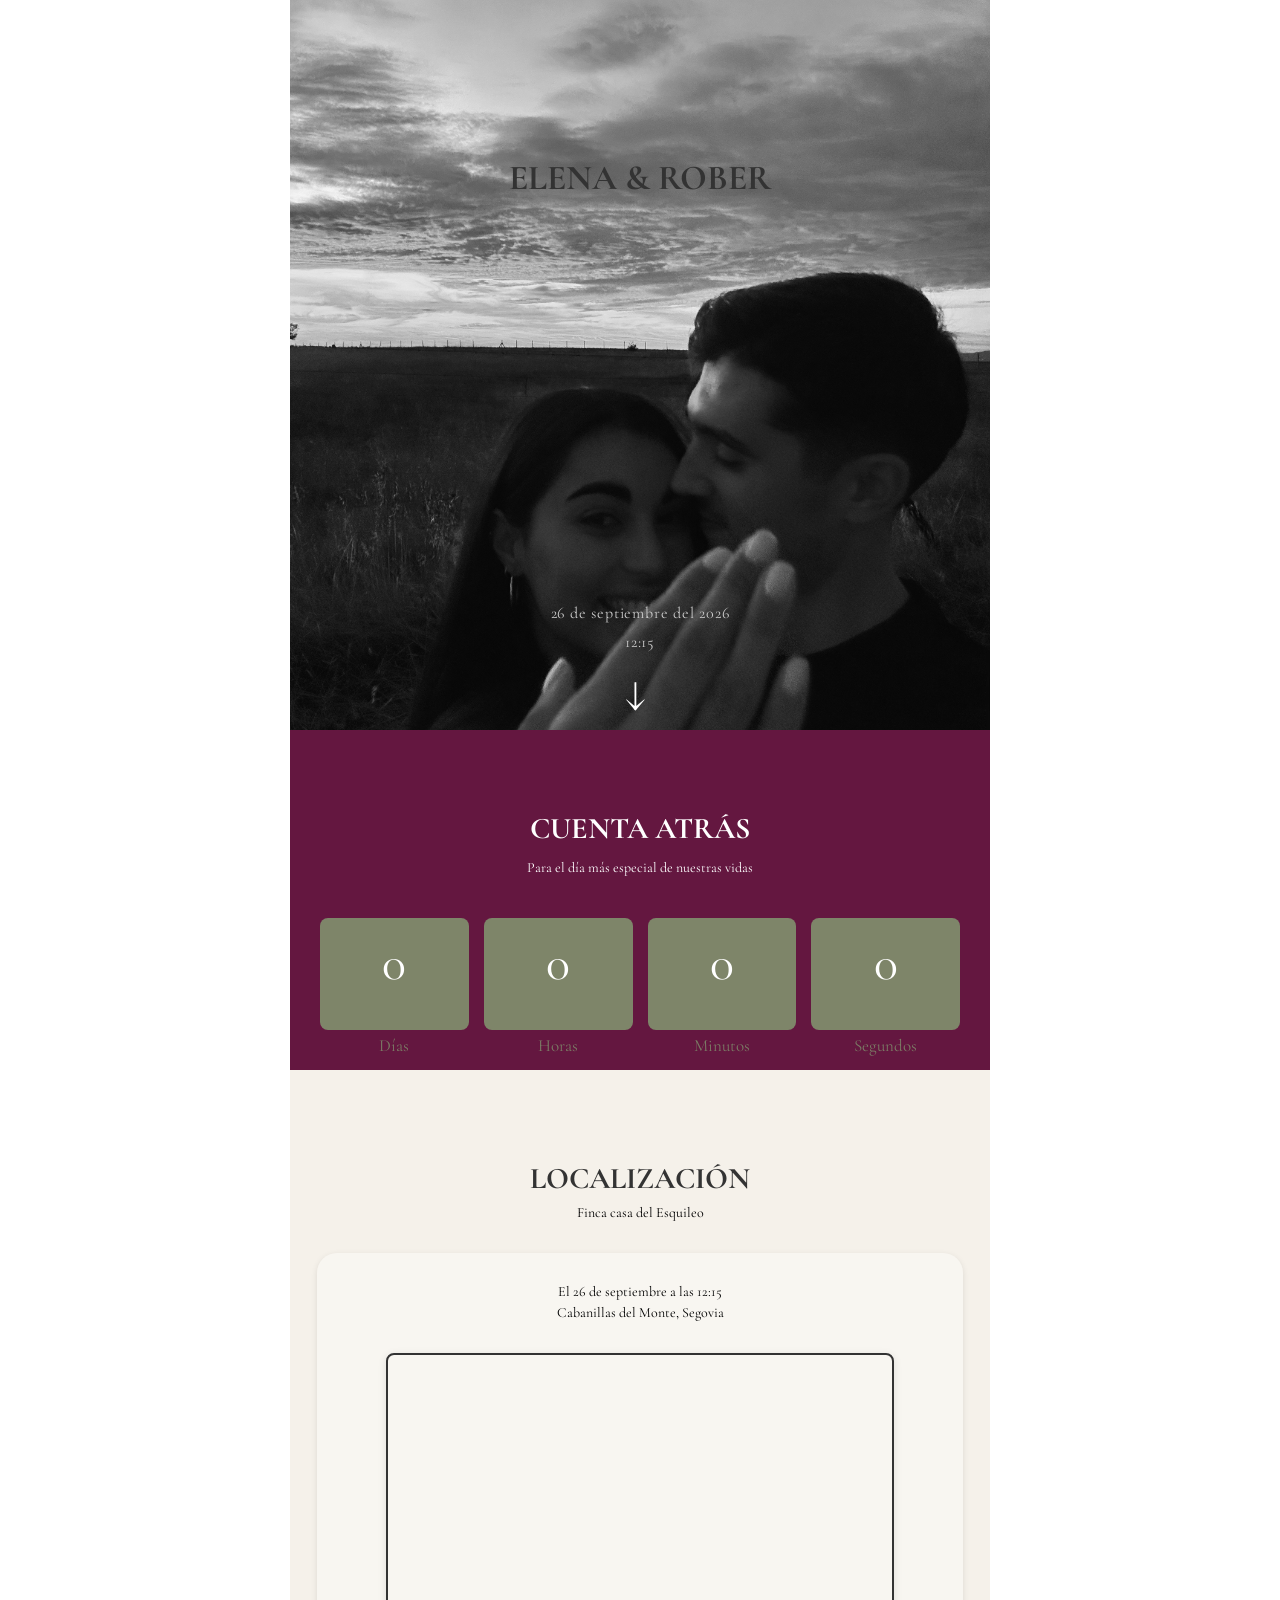
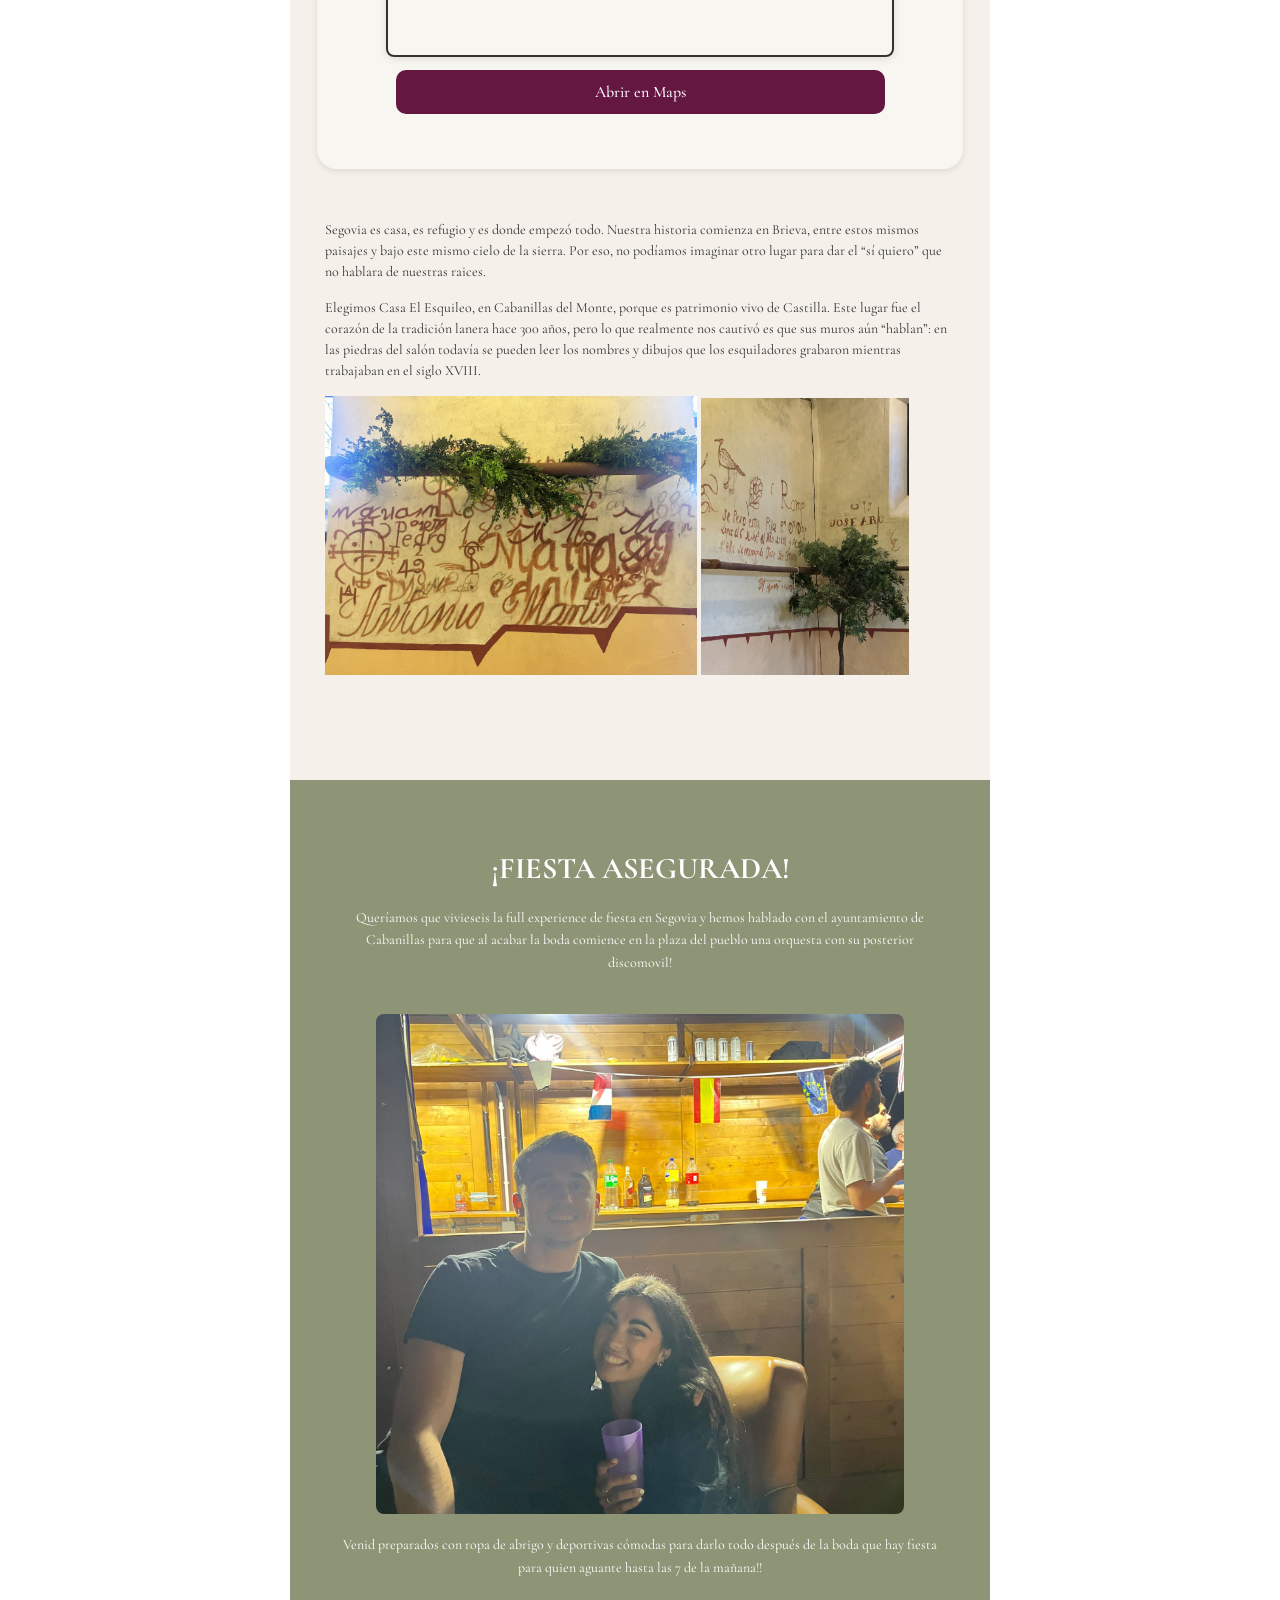
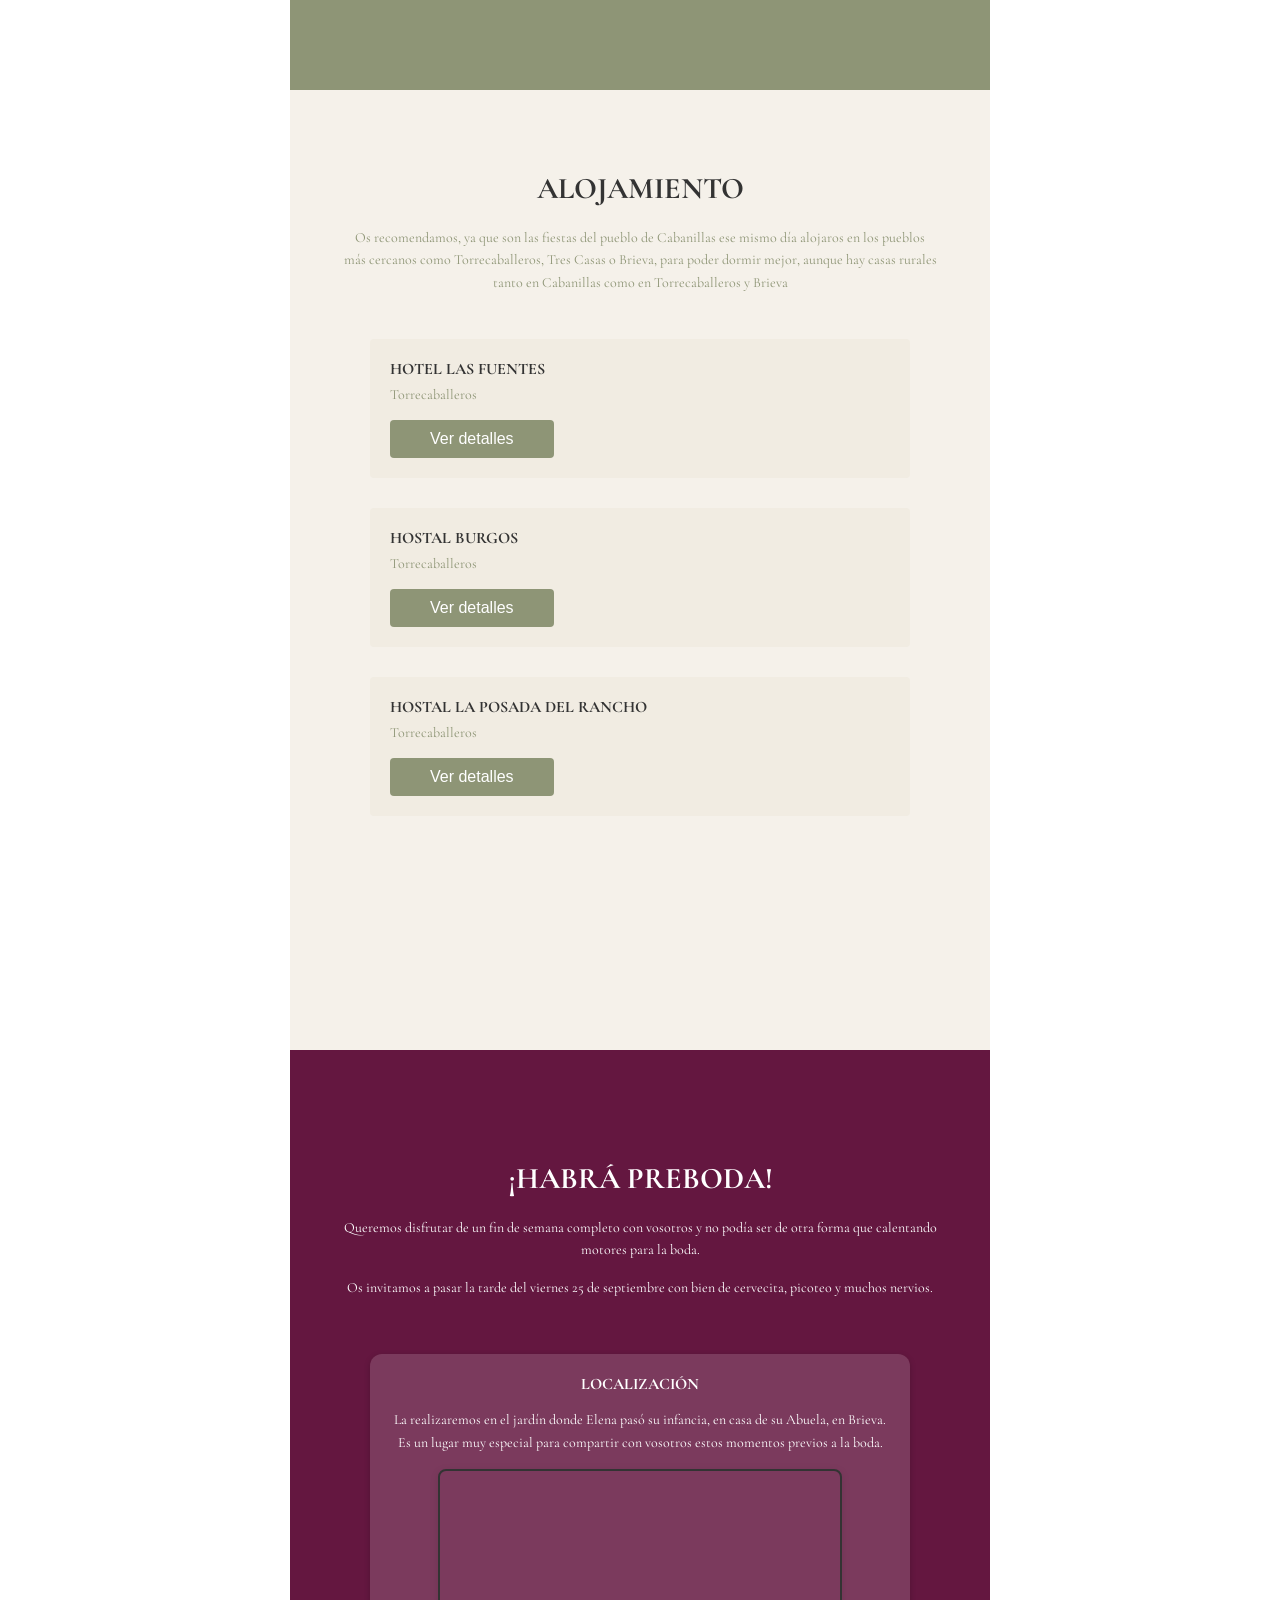
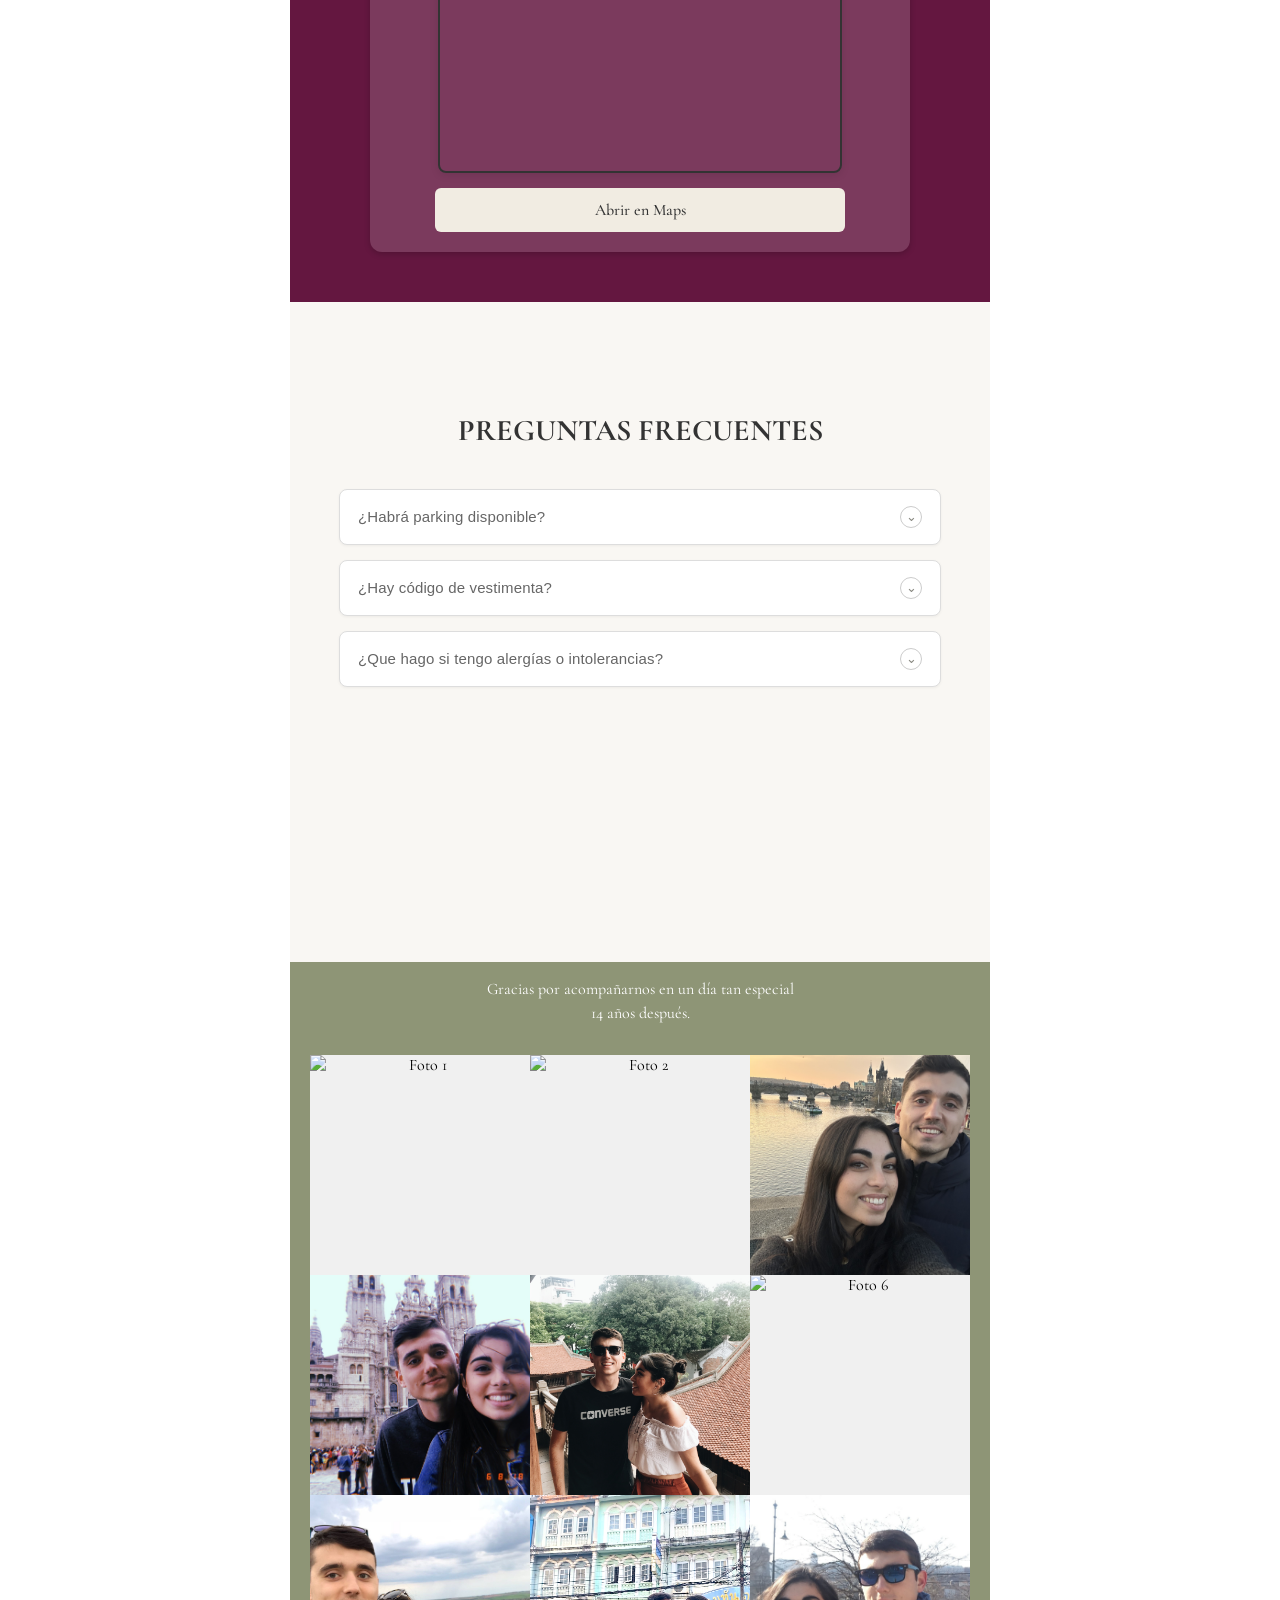
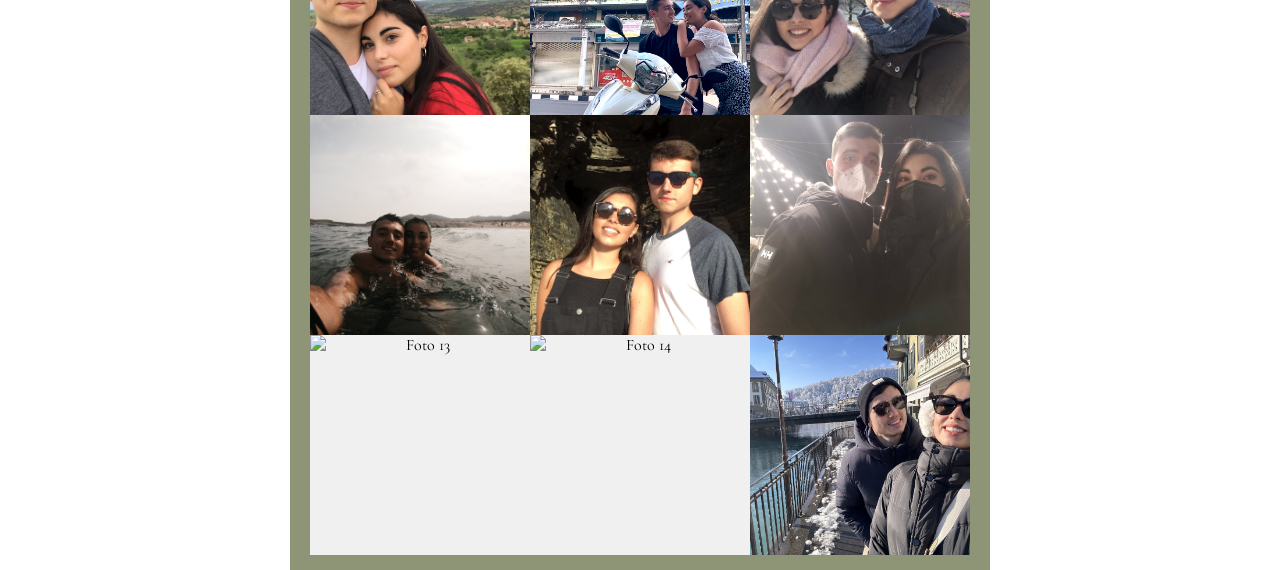
==== boda.html @ a36ada45 "tilde" ====
<!doctype html>
<html lang="es">
<head>
  <meta charset="utf-8" />
  <meta name="viewport" content="width=device-width, initial-scale=1" />
  <title>Boda Elena & Rober</title>
  <link rel="icon" href="Sellodecera_ sombra.png" type="image/png" />
  <link rel="stylesheet" href="styles-formulario.css" />
  <link rel="preconnect" href="https://fonts.googleapis.com">
  <link rel="preconnect" href="https://fonts.gstatic.com" crossorigin>
  <link href="https://fonts.googleapis.com/css2?family=Cormorant+Garamond:wght@400;500;600;700&family=Instrument+Sans:wght@400;500;600;700&family=Playfair+Display:wght@400;500;600;700&family=Zeyada&display=swap" rel="stylesheet">
</head>
</head>
<body>

  <div class="wedding-hero">
    <div>
      <h1 style="margin-bottom: 200px;margin-top: 180px;font-size: 35px;">ELENA & ROBER</h1>
    </div>
    <p class="date">
      26 de septiembre del 2026<br>
      12:15
    </p>

    <p class="cta">↓</p>
  </div>

  <div class="countdown">
    <h2 style="margin-top: 60px;">Cuenta atrás</h2>
    <p style="margin-top: 10px; margin-bottom: 40px;">Para el día más especial de nuestras vidas</p>
    <div class="countdown-units">
      <div class="countdown-unit">
        <div class="flip-card">
          <div class="flip-card-inner" id="flip-days">
            <div class="flip-card-front"><span id="days">0</span></div>
            <div class="flip-card-back"><span id="days-next">1</span></div>
          </div>
        </div>
        <div class="countdown-label">Días</div>
      </div>
      <div class="countdown-unit">
        <div class="flip-card">
          <div class="flip-card-inner" id="flip-hours">
            <div class="flip-card-front"><span id="hours">0</span></div>
            <div class="flip-card-back"><span id="hours-next">1</span></div>
          </div>
        </div>
        <div class="countdown-label">Horas</div>
      </div>
      <div class="countdown-unit">
        <div class="flip-card">
          <div class="flip-card-inner" id="flip-minutes">
            <div class="flip-card-front"><span id="minutes">0</span></div>
            <div class="flip-card-back"><span id="minutes-next">1</span></div>
          </div>
        </div>
        <div class="countdown-label">Minutos</div>
      </div>
      <div class="countdown-unit">
        <div class="flip-card">
          <div class="flip-card-inner" id="flip-seconds">
            <div class="flip-card-front"><span id="seconds">0</span></div>
            <div class="flip-card-back"><span id="seconds-next">1</span></div>
          </div>
        </div>
        <div class="countdown-label">Segundos</div>
      </div>

    </div>
  </div>

  <div class = "localizacion">
 <h2 style="margin-top: 80px;">Localización</h2>
 <p style="margin-bottom: 30px;">Finca casa del Esquileo</p>
 <div class = "localizacion-inner">
  <p style="margin-top: 20px;">El 26 de septiembre a las 12:15</p>
 
  <p style="margin-bottom: 30px;">
Cabanillas del Monte, Segovia
  </p>
<div class="mapa-container">
   <iframe src="https://maps.google.com/maps?q=40.9767939,-4.0314319&output=embed" allowfullscreen="" loading="lazy" referrerpolicy="no-referrer-when-downgrade"></iframe>
 </div>
 <a class= "localization-button" href="https://www.google.com/maps/place/Finca+Esquileo+de+Cabanillas+del+Monte+Segovia/@40.9767939,-4.0340068,17z/data=!3m1!4b1!4m6!3m5!1s0xd41472902c2601d:0x3c28147c17bbc914!8m2!3d40.9767899!4d-4.0314319!16s%2Fg%2F11h1szrqv?entry=ttu&g_ep=EgoyMDI2MDQwMS4wIKXMDSoASAFQAw%3D%3D" target="_blank" >Abrir en Maps</a>

 </div>
 
 <div class="texto-esquileo">
  <p>Segovia es casa, es refugio y es donde empezó todo. Nuestra historia comienza en Brieva, entre estos mismos paisajes y bajo este mismo cielo de la sierra. Por eso, no podíamos imaginar otro lugar para dar el “sí quiero” que no hablara de nuestras raices.</p>
  <p>Elegimos Casa El Esquileo, en Cabanillas del Monte, porque es patrimonio vivo de Castilla. Este lugar fue el corazón de la tradición lanera hace 300 años, pero lo que realmente nos cautivó es que sus muros aún “hablan”: en las piedras del salón todavía se pueden leer los nombres y dibujos que los esquiladores grabaron mientras trabajaban en el siglo XVIII.</p>
<img src="esquileo1.jpg" style="width: 59%;">
<img src="esquileo2.jpg" style="width: 33%;">
</div>  

</div>

<div class = "preparacion">
  <h2 style="margin-top: 40px;">¡FIESTA ASEGURADA!</h2>
  <p>Queríamos que vivieseis la full experience de fiesta en Segovia y hemos hablado con el ayuntamiento de Cabanillas para que 
al acabar la boda comience en la plaza del pueblo 
una orquesta con su posterior discomovil!</p>
    <div class="imagen-fiestas"></div>
    <p>Venid preparados con ropa de abrigo y deportivas cómodas para darlo todo después de la boda que hay fiesta 
para quien aguante hasta las 7 de la mañana!!</p>
</div>

<div class="alojamientos">
  <h2 style="margin-top: 50px;">ALOJAMIENTO</h2>
  <p>Os recomendamos, ya que son las fiestas del pueblo de Cabanillas ese mismo día alojaros en los pueblos más cercanos como Torrecaballeros, Tres Casas o Brieva, para poder dormir mejor, aunque hay casas rurales tanto en Cabanillas
como en Torrecaballeros y Brieva</p>
   <div class="alojamientos-inner">
    <h3>Hotel Las Fuentes</h3>
    <p>Torrecaballeros</p>
    <button><a href="https://lasfuenteshotel.es" target="_blank" class="button">Ver detalles</a></button>
    
   </div>
   <div class="alojamientos-inner">
    <h3>Hostal Burgos</h3>
    <p>Torrecaballeros</p>
    <button><a href="https://hostalburgos.com/" target="_blank" class="button">Ver detalles</a></button>
    
   </div>
   <div class="alojamientos-inner">
    <h3>Hostal la posada del Rancho</h3>
    <p>Torrecaballeros</p>
    <button><a href="https://fincaelrancho.es/el_hotel/" target="_blank" class="button">Ver detalles</a></button>
    
   </div>
</div>

<div class="preboda">
<h2 style="margin-top: 80px;margin-bottom: 20px;">¡HABRÁ PREBODA!</h2>
 <p>Queremos disfrutar de un fin de semana completo con vosotros y no podía ser de otra forma que calentando motores para la boda.</p>
  <p>Os invitamos a pasar la tarde del viernes 25 de septiembre con bien de cervecita, picoteo y muchos nervios.</p>
<br>
  <div class="localizacion-inner-2">
  <h3>Localización</h3>
  <p>La realizaremos en el jardín donde Elena pasó su infancia, en casa de su Abuela, en Brieva. Es un lugar muy especial para compartir con vosotros estos momentos previos a la boda.</p>
  <div class="mapa-container">
    <iframe src="https://maps.google.com/maps?q=41.036201,-4.051331&output=embed" allowfullscreen="" loading="lazy" referrerpolicy="no-referrer-when-downgrade"></iframe>
  </div>
  <a  class = "button_preboda" href="https://maps.app.goo.gl/RvFkxidttC7qpRau5" target="_blank" class="boton-mapa">Abrir en Maps</a>
</div>
</div>

<div class="preguntas">
  <h2 style="margin-top: 80px;margin-bottom: 40px;">Preguntas Frecuentes</h2>
  <div class="faq-list">

    <div class="faq-item">
      <button class="faq-trigger" onclick="toggle(this)" aria-expanded="false">
        <span class="faq-question">¿Habrá parking disponible?</span>
        <span class="faq-icon">&#8964;</span>
      </button>
      <div class="faq-answer">
        <div class="faq-answer-inner">
          Hay un parking bastante grande en la entrada a la finca. El servicio de la finca os indicará sin problema donde  aparcar.
        </div>
      </div>
    </div>

    <div class="faq-item">
      <button class="faq-trigger" onclick="toggle(this)" aria-expanded="false">
        <span class="faq-question">¿Hay código de vestimenta?</span>
        <span class="faq-icon">&#8964;</span>
      </button>
      <div class="faq-answer">
        <div class="faq-answer-inner">
          Queremos que vengáis guapos y con muchas ganas de pasarlo bien.
          El único requisito es el básico de no utilizar colores blancos o similares como el beige o amaarillo o rosa muy blanquecinos.
          Además os recomendamos traer o ropa de cambio o de abrigo y deportivas para la última parte de la boda.
        </div>
      </div>
    </div>

     <div class="faq-item">
      <button class="faq-trigger" onclick="toggle(this)" aria-expanded="false">
        <span class="faq-question">¿Que hago si tengo alergías o intolerancias?</span>
        <span class="faq-icon">&#8964;</span>
      </button>
      <div class="faq-answer">
        <div class="faq-answer-inner">
          Si tenéis alguna alergia o intolerancia, avisad a Elena o Rober. ¡Queremos que disfrutéis del menú tanto como nosotros!
        </div>
      </div>
    </div>

    
   

  </div>
</div>
<div class = "colage">
      <p style="margin-bottom: 30px; color: white;">Gracias por acompañarnos en un día tan especial <br>14 años después.</p>
      <div class="colage-grid">
        <img src="colage/1.png" alt="Foto 1" />
        <img src="colage/2.jpg" alt="Foto 2" />
        <img src="colage/3.jpg" alt="Foto 3" />
        <img src="colage/4.jpg" alt="Foto 4" />
        <img src="colage/5.jpg" alt="Foto 5" />
        <img src="colage/6.jpg" alt="Foto 6" />
        <img src="colage/7.jpg" alt="Foto 7" />
        <img src="colage/8.jpg" alt="Foto 8" />
        <img src="colage/9.jpg" alt="Foto 9" />
        <img src="colage/10.jpg" alt="Foto 10" />
        <img src="colage/11.jpg" alt="Foto 11" />
        <img src="colage/12.jpg" alt="Foto 12" />
        <img src="colage/13.jpg" alt="Foto 13" />
        <img src="colage/14.jpg" alt="Foto 14" />
        <img src="colage/15.jpg" alt="Foto 15" />
      </div>
    </div>

<script>
// Countdown timer with flip animation
function updateCountdown() {
  const now = new Date();
  const target = new Date('2026-09-26T12:15:00').getTime();
  const remaining = target - now.getTime();
  
  if (remaining <= 0) {
    updateFlipNumber('days', '0', '0');
    updateFlipNumber('hours', '0', '0');
    updateFlipNumber('minutes', '0', '0');
    updateFlipNumber('seconds', '0', '0');
    return;
  }
  
  const days = Math.floor(remaining / (1000 * 60 * 60 * 24));
  const hours = Math.floor((remaining % (1000 * 60 * 60 * 24)) / (1000 * 60 * 60));
  const minutes = Math.floor((remaining % (1000 * 60 * 60)) / (1000 * 60));
  const seconds = Math.floor((remaining % (1000 * 60)) / 1000);
  
  const nextSeconds = (seconds + 1) % 60;
  
  updateFlipNumber('days', days.toString().padStart(2, '0'), ((days + 1) % 1000).toString().padStart(2, '0'));
  updateFlipNumber('hours', hours.toString().padStart(2, '0'), ((hours + 1) % 24).toString().padStart(2, '0'));
  updateFlipNumber('minutes', minutes.toString().padStart(2, '0'), ((minutes + 1) % 60).toString().padStart(2, '0'));
  updateFlipNumber('seconds', seconds.toString().padStart(2, '0'), nextSeconds.toString().padStart(2, '0'));
}

function updateFlipNumber(id, currentValue, nextValue) {
  const front = document.getElementById(id);
  const back = document.getElementById(id + '-next');
  const flipCard = document.getElementById('flip-' + id);
  
  if (front.textContent !== currentValue) {
    front.textContent = currentValue;
    back.textContent = nextValue;
    flipCard.classList.add('flip');
    
    setTimeout(() => {
      flipCard.classList.remove('flip');
    }, 600);
  }
}

// Update countdown immediately and then every second
updateCountdown();
setInterval(updateCountdown, 1000);

function toggle(btn) {
      const answer = btn.nextElementSibling;
      const icon = btn.querySelector('.faq-icon');
      const isOpen = answer.classList.contains('open');

      // Cierra todos los demás
      document.querySelectorAll('.faq-answer.open').forEach(el => {
        el.classList.remove('open');
        el.previousElementSibling.querySelector('.faq-icon').classList.remove('open');
        el.previousElementSibling.setAttribute('aria-expanded', 'false');
      });

      // Abre el pulsado (si estaba cerrado)
      if (!isOpen) {
        answer.classList.add('open');
        icon.classList.add('open');
        btn.setAttribute('aria-expanded', 'true');
      }
    }


</script>


</html>
---- styles-formulario.css ----
html, body { 
  margin: 0;
  padding: 0;
}



body { 
  font-family: "Cormorant Garamond", serif; 
  padding: 0px;
  max-width: 700px;
  margin: 0 auto;
}

* {
  margin: 0;
  padding: 0;
}

h1, h2, h3, h4, h5, h6 {
  margin: 0;
  padding: 0;
  font-family: "Cormorant Garamond", serif;
  font-size: 30px;
  text-transform: uppercase;
}

p {
  margin: 0;
  padding: 0;
  font-size: 14px;
  line-height: 1.5;
}

.formulario {
  display: grid;
  gap: 15px;
}

h1 {
  color: #333;
}

label {
  display: block;
  font-weight: 500;
  margin-bottom: 5px;
  color: #333;
}

input, textarea, select {
  width: 100%;
  padding: 10px;
  border: 1px solid #ddd;
  border-radius: 4px;
  font-family: inherit;
  font-size: 14px;
  box-sizing: border-box;
}

textarea {
  resize: vertical;
  min-height: 100px;
}

button {
  padding: 12px 24px;
  background-color: #333;
  color: white;
  border: none;
  border-radius: 4px;
  cursor: pointer;
  font-size: 16px;
  font-weight: 500;
}

.wedding-hero {
  background-image: url(IMG_6352.jpg);
  background-position: center;
  background-repeat: no-repeat;
  
  display: flex;
  flex-direction: column;
  align-items: center;
  justify-content: center;
  text-align: center;
  padding: 40px 20px;
  color: #fff;
  background-size: cover;
  margin: 0;
  margin-bottom: 0;
  height:650px;
}

.wedding-hero .subtitle {
  font-family: "Cormorant Garamond", serif;
  font-size: 14px;
  letter-spacing: 0.05em;
  margin-bottom: 20px;
  color: #ccc;
}

.wedding-hero .name {
  font-family: "Cormorant Garamond", serif;
  color: white;
  font-size: 52px;
  font-weight: 400;
  letter-spacing: 0.15em;
  text-transform: uppercase;
  margin: 0;
  margin-top: 90px;
}
.wedding-hero .name2 {
  font-family: "Cormorant Garamond", serif;
  color: white;
  font-size: 52px;
  font-weight: 400;
  letter-spacing: 0.15em;
  text-transform: uppercase;
  margin: 0;
}

.wedding-hero .ampersand {
  font-family: "Cormorant Garamond", serif;
  font-size: 36px;
  color: #b8a96a;
  margin: 2px 0;
}

.wedding-hero .date {
  font-family: "Cormorant Garamond", serif;
  font-size: 16px;
  color: #ccc;
 margin-top: 200px;
  line-height: 1.8;
  letter-spacing: 0.05em;
}

.wedding-hero .cta {

  margin-bottom: 20px;
  font-family: "Cormorant Garamond", serif;
  font-size: 48px;
  letter-spacing: 0.2em;
  text-transform: uppercase;
  color: #fff;
  padding-bottom: 4px;
  animation: bounce 2s infinite;
  order: 999;
}

@keyframes bounce {
  0%, 100% {
    transform: translateY(0);
  }
  50% {
    transform: translateY(10px);
  }
}

button:hover {
  background-color: #555;
}

.countdown {
  background-color:rgba(100, 23, 64, 1) ;
  color: white;
  padding: 20px 30px;
  margin: 0;
  margin-bottom: 0;
  text-align: center;
  height: 300px;
  font-family: "Cormorant Garamond", serif;
}


.countdown-units {
  display: flex;
  justify-content: space-around;
  gap: 15px;
}

.countdown-unit {
  flex: 1;
  display: flex;
  flex-direction: column;
  align-items: center;
}

.flip-card {
  width: 100%;
  aspect-ratio: 4/3;
  perspective: 1000px;
  position: relative;
  background: #7E8569;
  border-radius: 8px;
  overflow: hidden;
  display: flex;
  align-items: center;
  justify-content: center;
  font-size: 50px;
  font-weight: normal;
}

.flip-card-inner {
  position: relative;
  width: 100%;
  height: 100%;
  transition: transform 0.6s cubic-bezier(0.68, -0.55, 0.265, 1.55);
  transform-style: preserve-3d;
}

.flip-card-inner.flip {
  transform: rotateX(180deg);
}

.flip-card-front, .flip-card-back {
  position: absolute;
  width: 100%;
  height: 80%;
  display: flex;
  align-items: center;
  justify-content: center;
  backface-visibility: hidden;
}

.flip-card-front {
  color: white;
  z-index: 2;
}

.flip-card-back {
  color: white;
  transform: rotateX(180deg);
  display: none;
}

.countdown-label {
  font-size: 17px;
  color: #7E8569;
  opacity: 0.9;
  margin-top: 5px;
}

.localizacion {
  font-family: "Cormorant Garamond", serif;
  margin: 0;
  padding: 10px 0 0 0;
  background-color: rgba(245, 241, 234, 1);
  text-align: center;
  height: 1300px;
}

.localizacion h2 {
  margin: 0 0 5px 0;
  color: #333;
}

.localizacion-inner {
  background-color: rgba(255, 255, 255, 0.3);
  padding: 8px;
  border-radius: 20px;
  box-shadow: 0 2px 6px rgba(0,0,0,0.1);
  width: 90%;
  margin: 3px auto;
  height: 500px;
}

.mapa-container {
  width: 80%;
  height: 300px;
  border-radius: 8px;
  border: 2px solid #333;
  overflow: hidden;
  box-shadow: 0 2px 8px rgba(0, 0, 0, 0.1);
  margin: 5px auto;
}

.mapa-container iframe {
  width: 100%;
  height: 100%;
  border: none;
}

.boton-mapa {
  display: inline-block;
  margin-top: 8px;
  padding: 12px 24px;
  background-color: #333;
  color: white;
  text-decoration: none;
  border-radius: 4px;
  cursor: pointer;
  font-size: 16px;
  font-weight: 500;
  transition: background-color 0.3s ease;
}

.localization-button {
  display: inline-block;
  margin-top: 8px;
  padding: 12px 24px;
  background-color: #641740;
  color: white;
  text-decoration: none;
  border-radius: 10px;
  cursor: pointer;
  font-size: 16px;
  font-weight: 500;
  transition: background-color 0.3s ease;
  width: 70%;
  margin-bottom: 5px;
}

.localization-button:hover {
  background-color: #555;
}

.boton-mapa:hover {
  background-color: #555;
}

.faq-item {
  background: #ffffff;
  border: 0.5px solid #ddd;
  border-radius: 8px;
  overflow: hidden;
  max-width: 600px;
  font-family: "Cormorant Garamond", serif;
  margin: 0 0 15px 0;
  width: 100%;
  box-shadow: 0 1px 3px rgba(0,0,0,0.05);
}

.faq-trigger {
  width: 100%;
  display: flex;
  align-items: center;
  justify-content: space-between;
  padding: 16px 18px;
  background: none;
  border: none;
  cursor: pointer;
  text-align: left;
  gap: 16px;
  transition: background-color 0.2s ease;
}

.faq-trigger:hover {
  background: #f5f5f5;
}

.faq-question {
  font-size: 15px;
  color: #666;  font-style: normal;
  letter-spacing: 0.01em;
  font-weight: 500;
}

.faq-icon {
  width: 20px;
  height: 20px;
  flex-shrink: 0;
  border: 0.5px solid #ccc;
  border-radius: 50%;
  display: flex;
  align-items: center;
  justify-content: center;
  transition: transform 0.3s ease;
  color: #888880;
  font-size: 13px;
}

.faq-icon.open {
  transform: rotate(180deg);
}

.faq-answer {
  max-height: 0;
  overflow: hidden;
  transition: max-height 0.35s ease, padding 0.35s ease;
  padding: 0 24px;
}

.faq-answer.open {
  max-height: 300px;
  padding: 0 24px 20px;
}

.faq-answer-inner {
  border-top: 0.5px solid #e0e0e0;
  padding-top: 8px;
  font-size: 14px;
  color: #888880;
  line-height: 1.7;
}

.colage {
  margin: 0;
  text-align: center;
  padding: 15px 20px;
  background-color: rgba(142, 149, 118, 1);
  font-family: "Cormorant Garamond", serif;
}

.colage p {
  font-size: 16px;
  color: #333;
  margin-bottom: 10px;
}

.colage-grid {
  display: grid;
  grid-template-columns: repeat(3, 1fr);
  gap: 0;
  width: 100%;
  margin: 0;
  padding: 0;
}

.colage-grid img {
  width: 100%;
  aspect-ratio: 1/1;
  object-fit: cover;
  background-color: #f0f0f0;
  border-radius: 0;
  transition: transform 0.3s ease;
  cursor: pointer;
}

.colage-grid img:hover {
  transform: scale(1.05);
}


.colage-grid img:nth-child(13) {
  
  object-position: top;
  
}
.colage-grid img:nth-child(14) {
  
  object-position: top;
  
}

.texto-esquileo{
    width: 90%;
    margin: 0 auto;
    padding: 20px;
    height: auto;
    margin-top: 30px;
    text-align: left;
}

.texto-esquileo p {
    font-family: "Cormorant Garamond", serif;
    margin: 0 0 15px 0;
    padding: 0;
    color: #333;
    line-height: 1.5;
    font-size:14px;
   
}
.preparacion{
  margin: 0;
  padding: 30px 20px;
  background-color: #8E9576;
  text-align: center;
  display: flex;
  flex-direction: column;
  align-items: center;
  height: 850px;
  text-align: center;
  font-family: "Cormorant Garamond", serif;
}

.preparacion h2 {
  margin: 0 0 20px 0;
  color: #fff;
}

.preparacion p {
  margin: 0 0 20px 0;
  color: #fff;
  max-width: 90%;
  line-height: 1.6;
}

.preparacion img {
  margin: 20px 0;
  max-width: 90%;
  height: auto;
}
.alojamientos{
    margin: 0;
    padding: 30px 20px;
    background-color: #F5F1EA;
    text-align: center;
    display: flex;
    flex-direction: column;
    align-items: center;
    height: 900px;
    font-family: "Cormorant Garamond", serif;
}

.alojamientos h2 {
    margin: 0 0 20px 0;
    color: #333;
}

.alojamientos > p:first-of-type {
    margin: 0 0 30px 0;
    color: #8E9576;
    max-width: 90%;
    line-height: 1.6;
}

.alojamientos p{
    color: #8E9576;
    margin: 5px 0;
}

.alojamientos-inner{
    margin: 15px 0;
    padding: 20px;
    text-align: left;
    background-color: #F1ECE2;
    border-radius: 4px;
    width: 85%;
    max-width: 500px;
}

.alojamientos-inner h3 {
    margin: 0 0 5px 0;
    color: #333;
    font-size: 16px;
}

.alojamientos-inner p {
    margin: 0 0 15px 0;
    color: #8E9576;
    font-size: 14px;
}

.alojamientos-inner button {
    background-color: #8E9576;
    color: #fff;
    border: none;
    padding: 10px 20px;
    border-radius: 4px;
    cursor: pointer;
}

.alojamientos-inner a.button {
    background-color: transparent;
    color: #fff;
    border: none;
    padding: 10px 20px;
    border-radius: 4px;
    cursor: pointer;
    text-decoration: none;
}

.alojamientos-inner a.button:hover {
    text-decoration: none;
}
.preboda{
    margin: 0;
    padding: 30px 20px;
    background-color: rgba(100, 23, 64, 1);
    text-align: center;
    display: flex;
    flex-direction: column;
    align-items: center;
    height: auto;
    font-family: "Cormorant Garamond", serif;
}

.preboda h2 {
    margin: 0 0 20px 0;
    color: #fff;
}

.preboda > p {
    margin: 0 0 15px 0;
    color: #fff;
    max-width: 90%;
    line-height: 1.6;
}

.localizacion-inner-2{
    margin: 20px 0;
    padding: 20px;
    text-align: center;
    background-color: rgba(255, 255, 255, 0.15);
    border-radius: 12px;
    box-shadow: 0 2px 6px rgba(0,0,0,0.2);
    width: 85%;
    max-width: 500px;
}

.localizacion-inner-2 h3 {
    margin: 0 0 15px 0;
    color: #fff;
    font-size: 16px;
}

.localizacion-inner-2 p {
    margin: 0 0 15px 0;
    color: #fff;
    line-height: 1.6;
    font-size: 14px;
}

.preguntas{
    margin: 0;
    padding: 30px 20px;
    text-align: center;
    display: flex;
    flex-direction: column;
    align-items: center;
    height: 600px;
    background-color: #f9f7f3;
    font-family: "Cormorant Garamond", serif;
}

.preguntas h2 {
    margin: 0 0 25px 0;
    color: #333;
}
.button_preboda{
    display: block;
    margin: 15px auto 0;
    padding: 12px 30px;
    background-color: #F1ECE2;
    color: #333;
    text-decoration: none;
    border-radius: 6px;
    cursor: pointer;
    font-size: 16px;
    font-weight: 500;
    transition: background-color 0.3s ease;
    width: 70%;
    border: none;
}

.button_preboda:hover {
    background-color: #e6ddd2;
}

.localizacion-inner-2 .mapa-container {
    
    border-radius: 8px;
    overflow: hidden;
}

.imagen-fiestas {
  width: 80%;
  height: 500px;
  background-image: url("fotoPreparados.jpg");
  background-size: cover;
  background-position: center;
  background-repeat: no-repeat;
  border-radius: 8px;
  margin: 20px 0;
}
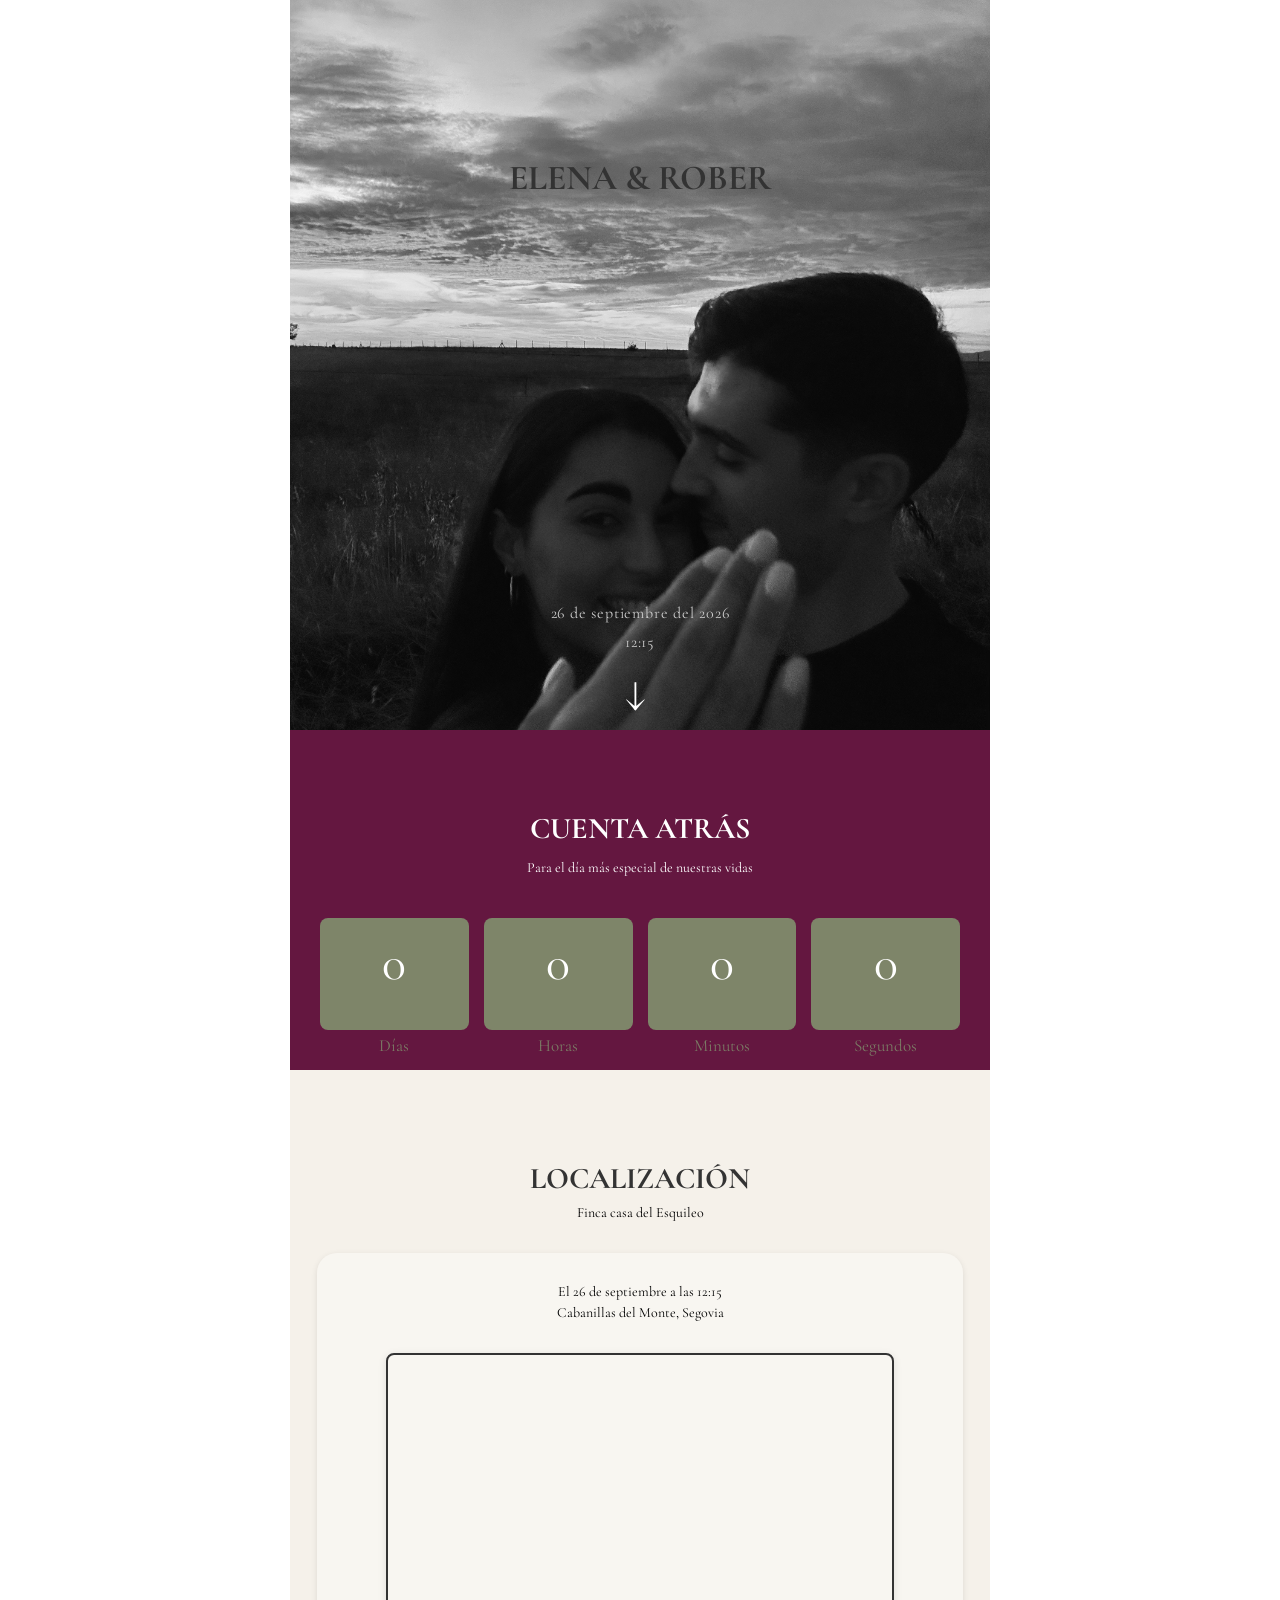
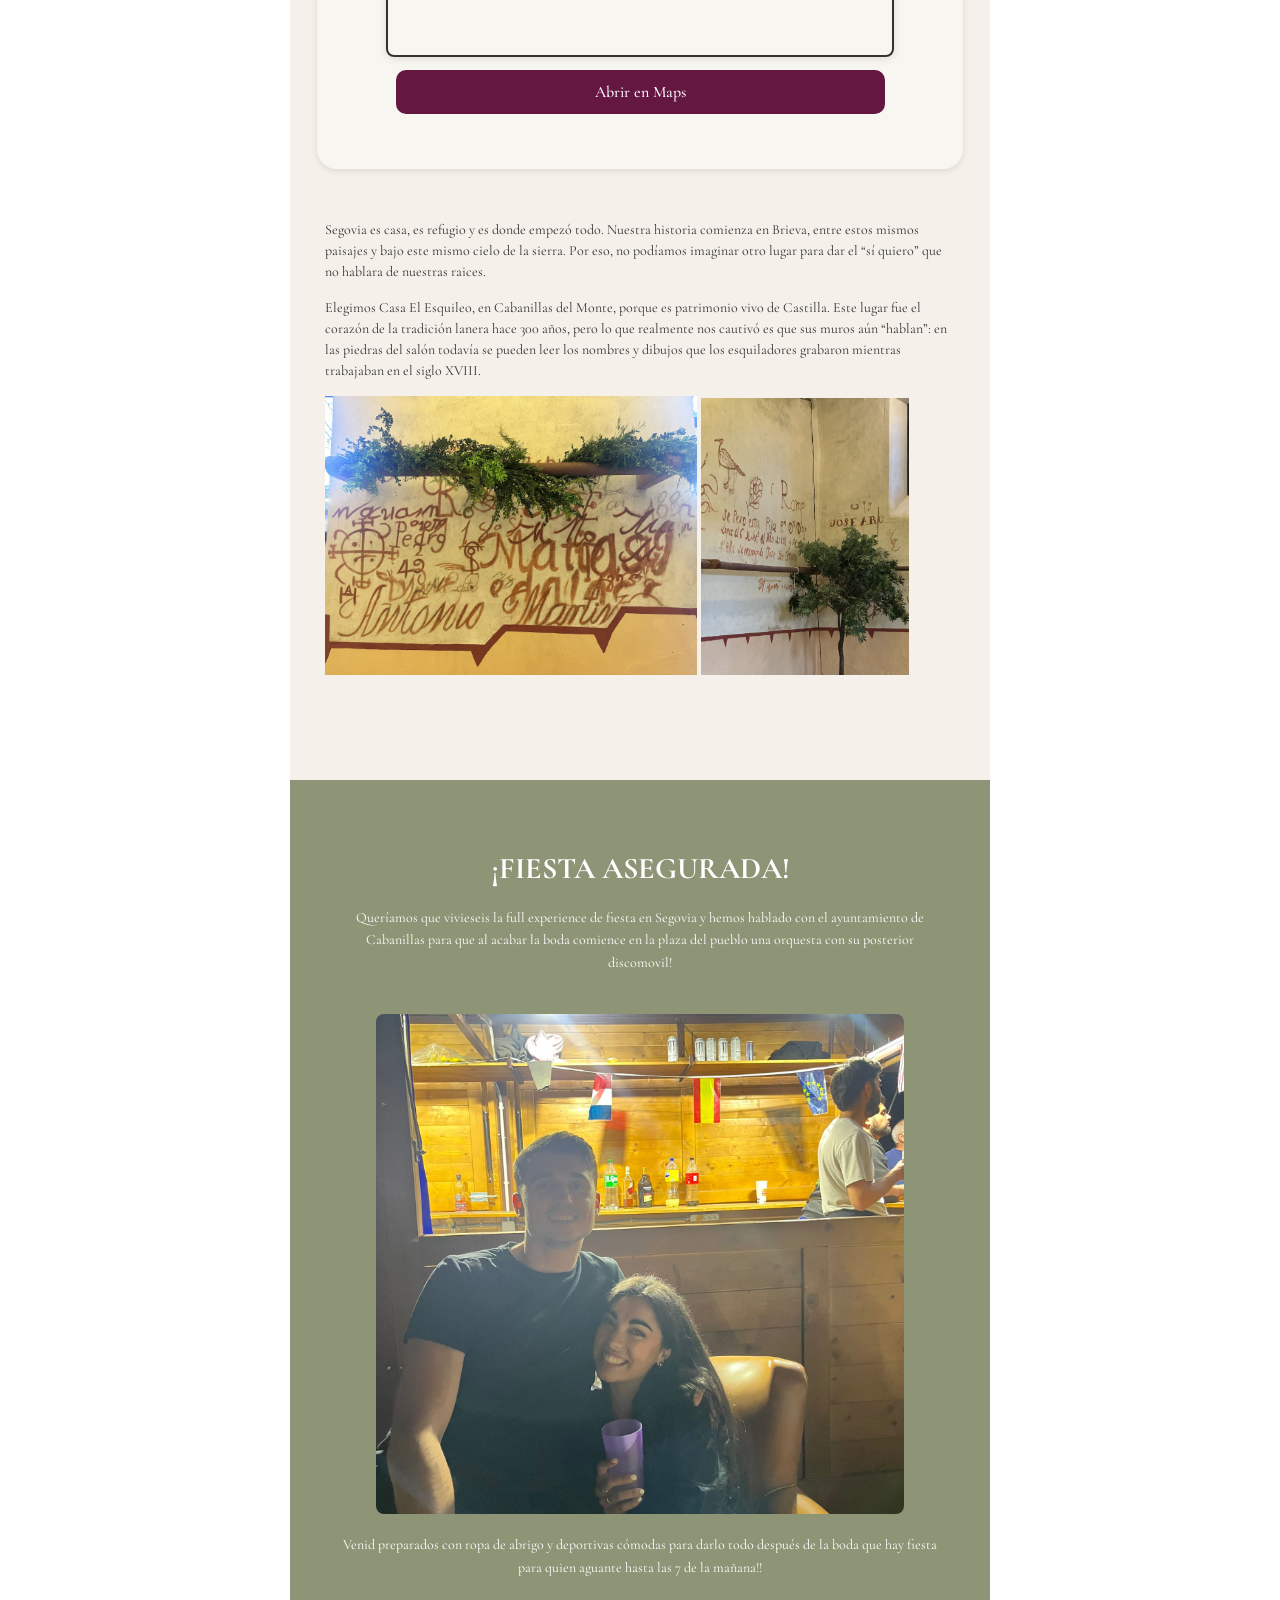
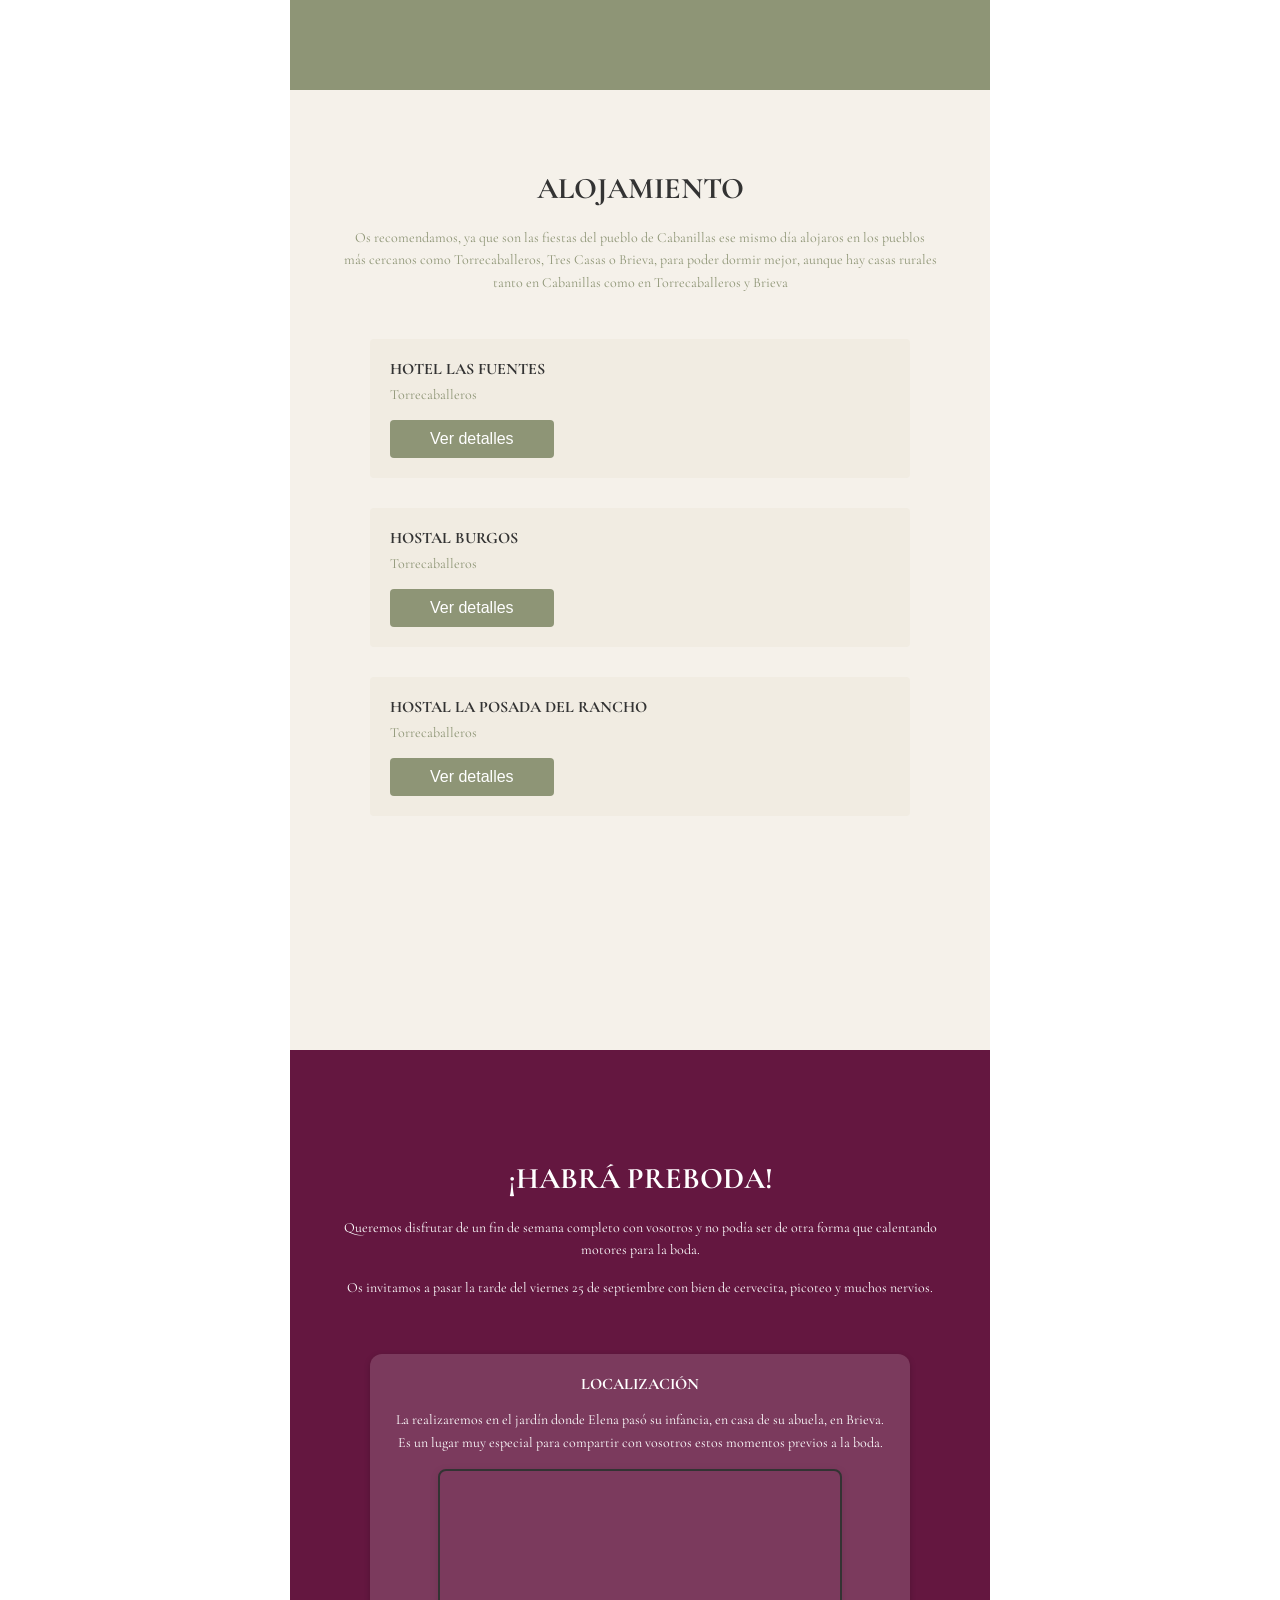
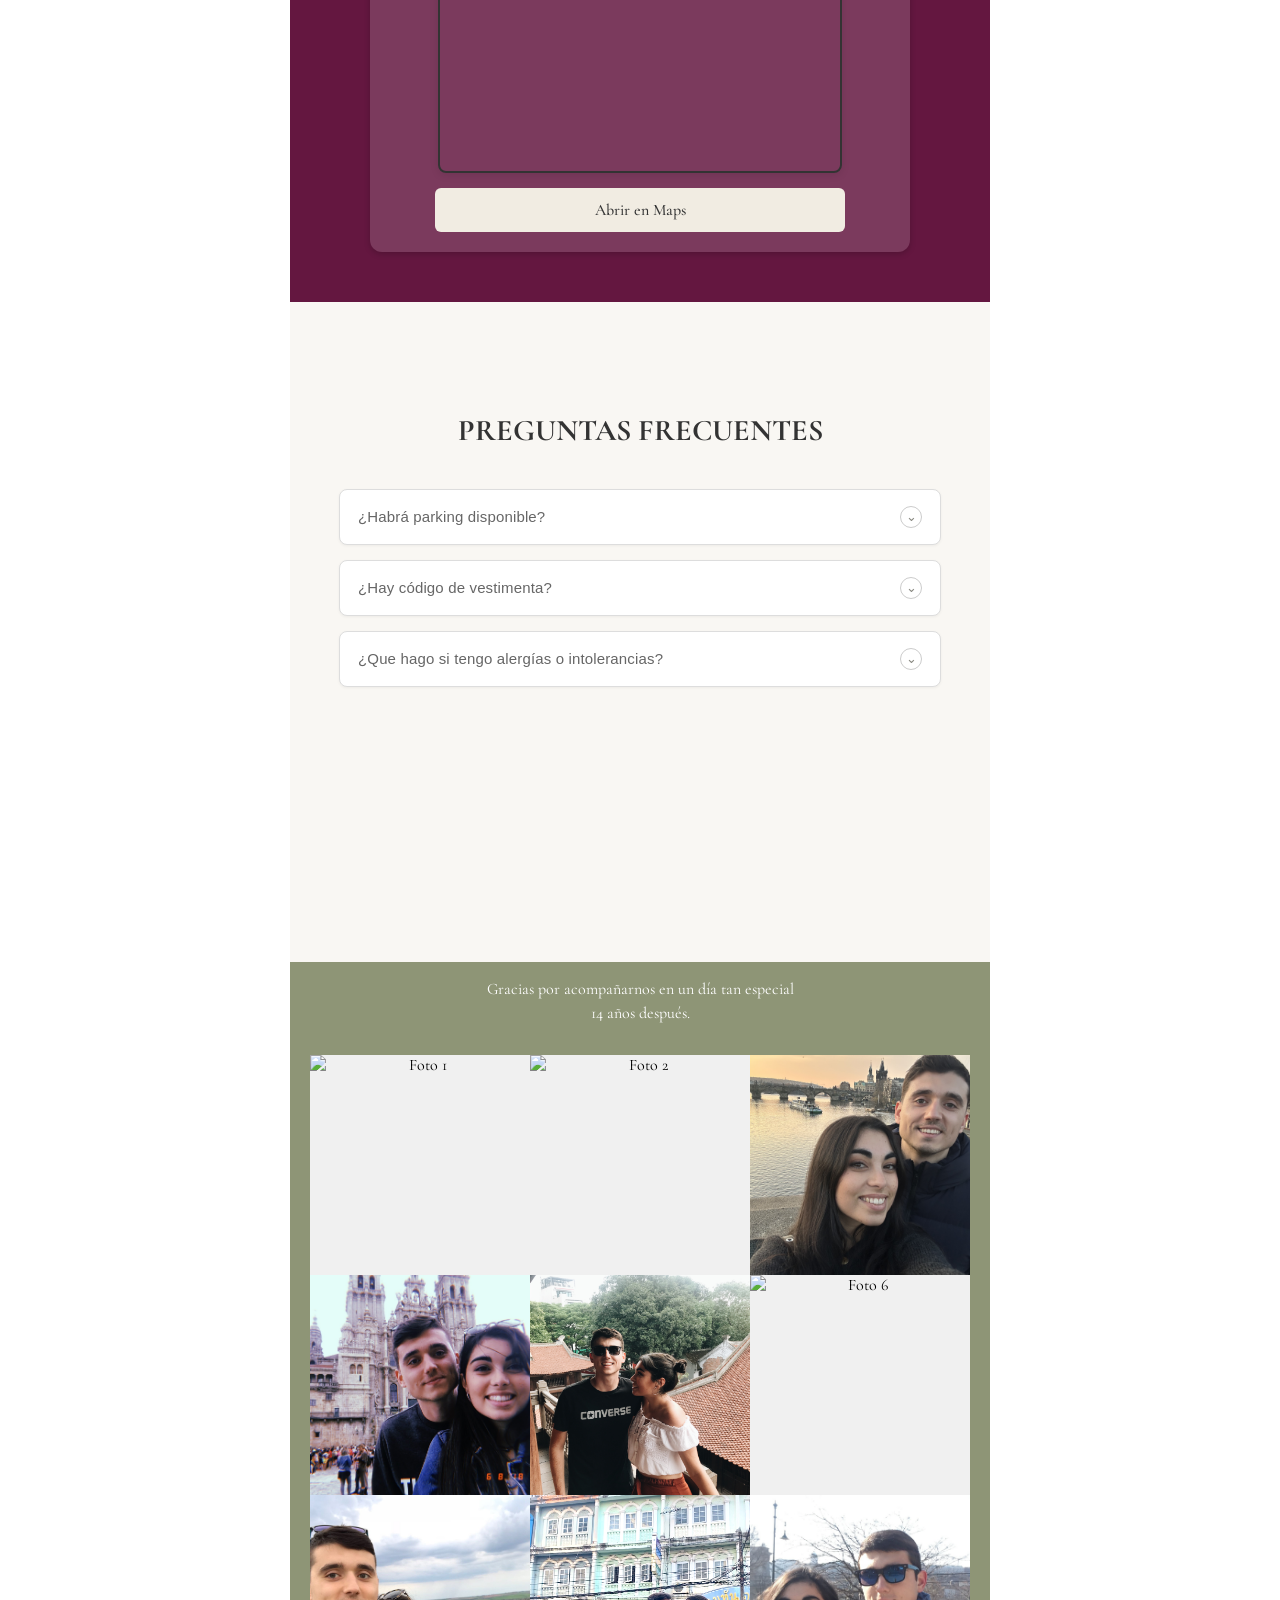
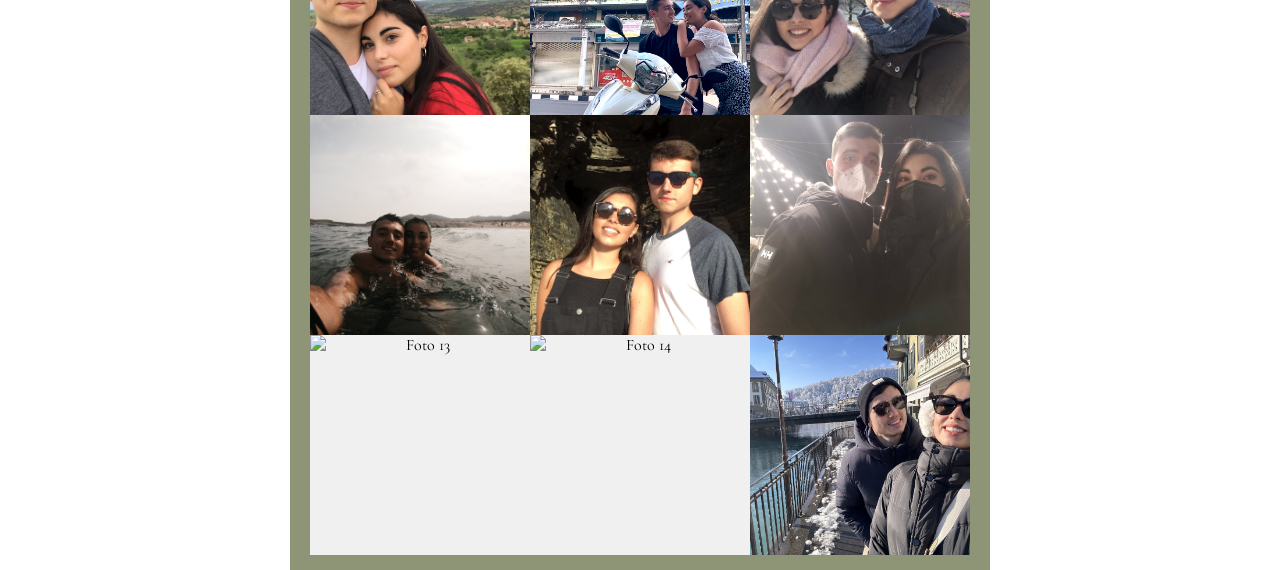
==== commit b9268f84: "Cambios Co-authored-by: Copilot <copilot@github.com>" ====
--- a/boda.html
+++ b/boda.html
@@ -6,6 +6,7 @@
   <title>Boda Elena & Rober</title>
   <link rel="icon" href="Sellodecera_ sombra.png" type="image/png" />
   <link rel="stylesheet" href="styles-formulario.css" />
+  <link rel="preload" as="image" href="IMG_6352.jpg" />
   <link rel="preconnect" href="https://fonts.googleapis.com">
   <link rel="preconnect" href="https://fonts.gstatic.com" crossorigin>
   <link href="https://fonts.googleapis.com/css2?family=Cormorant+Garamond:wght@400;500;600;700&family=Instrument+Sans:wght@400;500;600;700&family=Playfair+Display:wght@400;500;600;700&family=Zeyada&display=swap" rel="stylesheet">
@@ -135,7 +136,7 @@
 <br>
   <div class="localizacion-inner-2">
   <h3>Localización</h3>
-  <p>La realizaremos en el jardín donde Elena pasó su infancia, en casa de su Abuela, en Brieva. Es un lugar muy especial para compartir con vosotros estos momentos previos a la boda.</p>
+  <p>La realizaremos en el jardín donde Elena pasó su infancia, en casa de su abuela, en Brieva. Es un lugar muy especial para compartir con vosotros estos momentos previos a la boda.</p>
   <div class="mapa-container">
     <iframe src="https://maps.google.com/maps?q=41.036201,-4.051331&output=embed" allowfullscreen="" loading="lazy" referrerpolicy="no-referrer-when-downgrade"></iframe>
   </div>
--- a/styles-formulario.css
+++ b/styles-formulario.css
@@ -75,9 +75,12 @@
 }
 
 .wedding-hero {
+  background-color: #333;
   background-image: url(IMG_6352.jpg);
   background-position: center;
   background-repeat: no-repeat;
+  background-size: cover;
+  background-attachment: scroll;
   
   display: flex;
   flex-direction: column;
@@ -86,7 +89,6 @@
   text-align: center;
   padding: 40px 20px;
   color: #fff;
-  background-size: cover;
   margin: 0;
   margin-bottom: 0;
   height:650px;
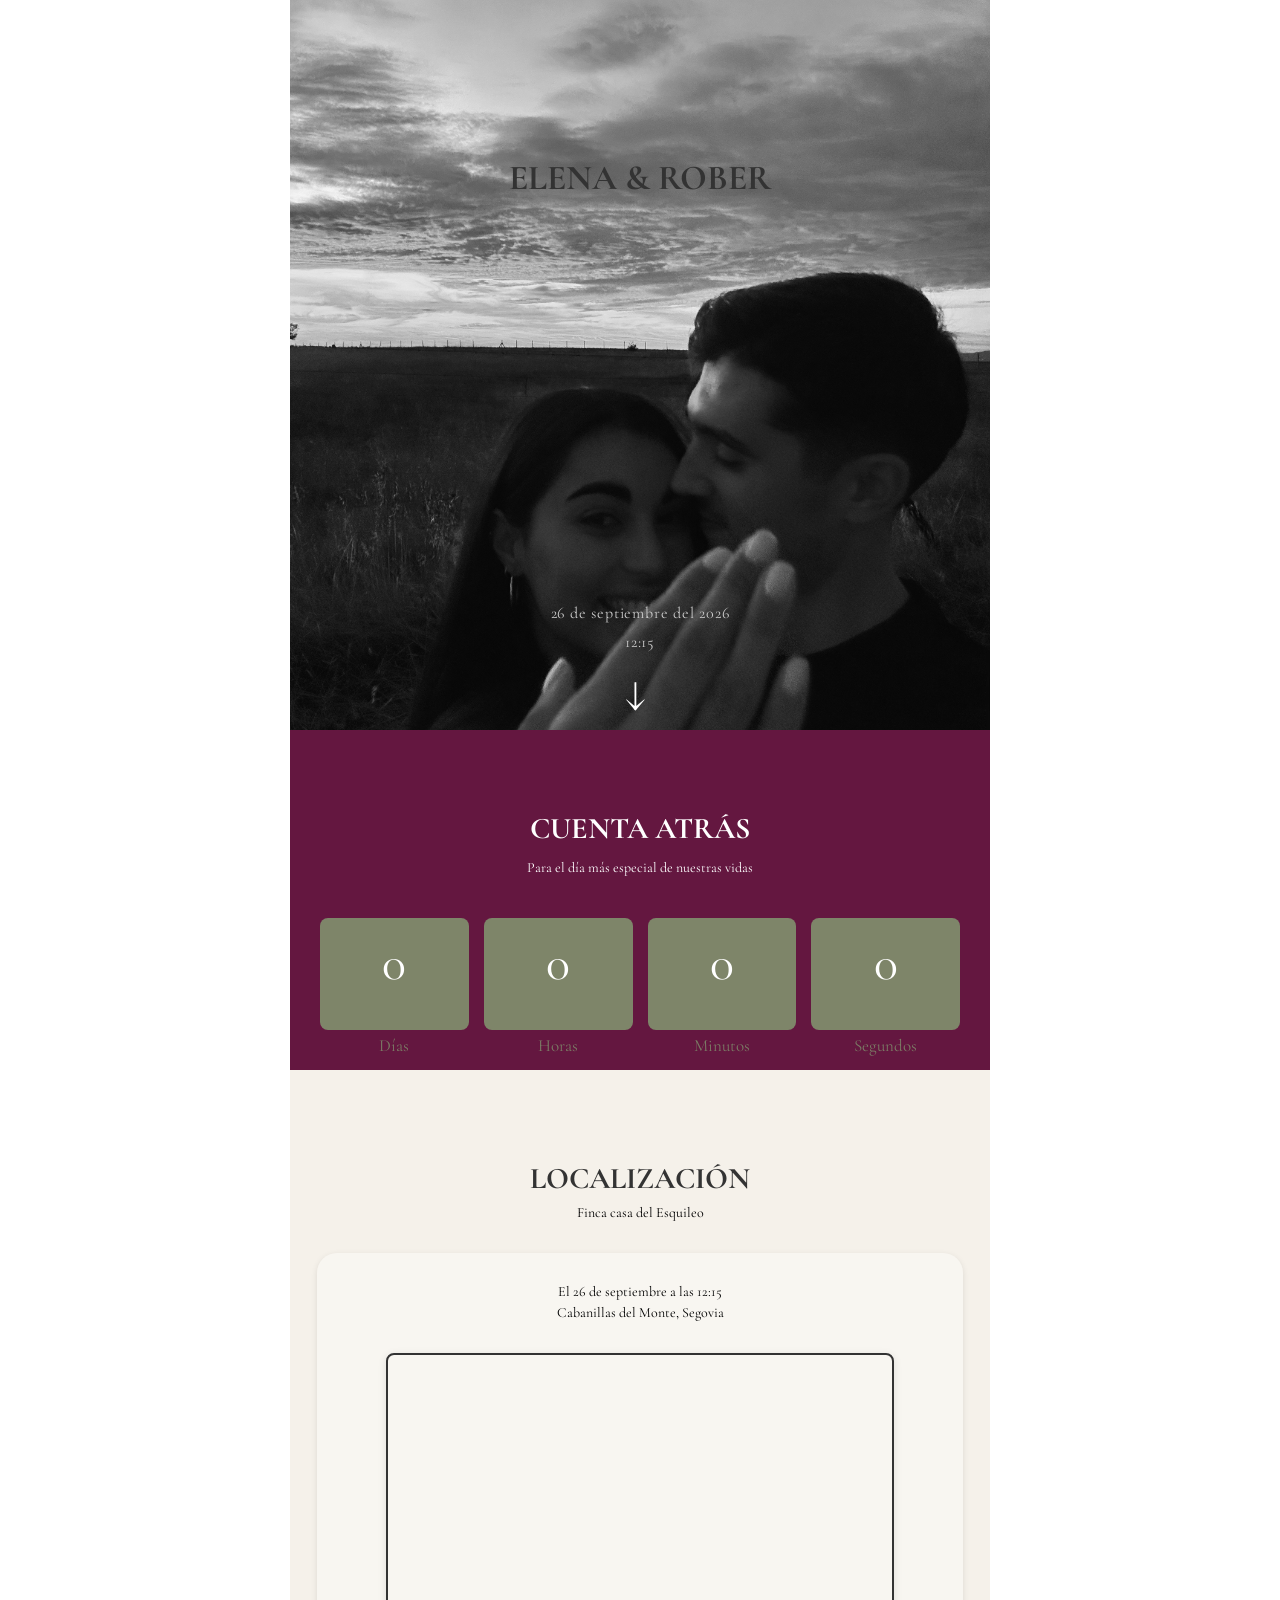
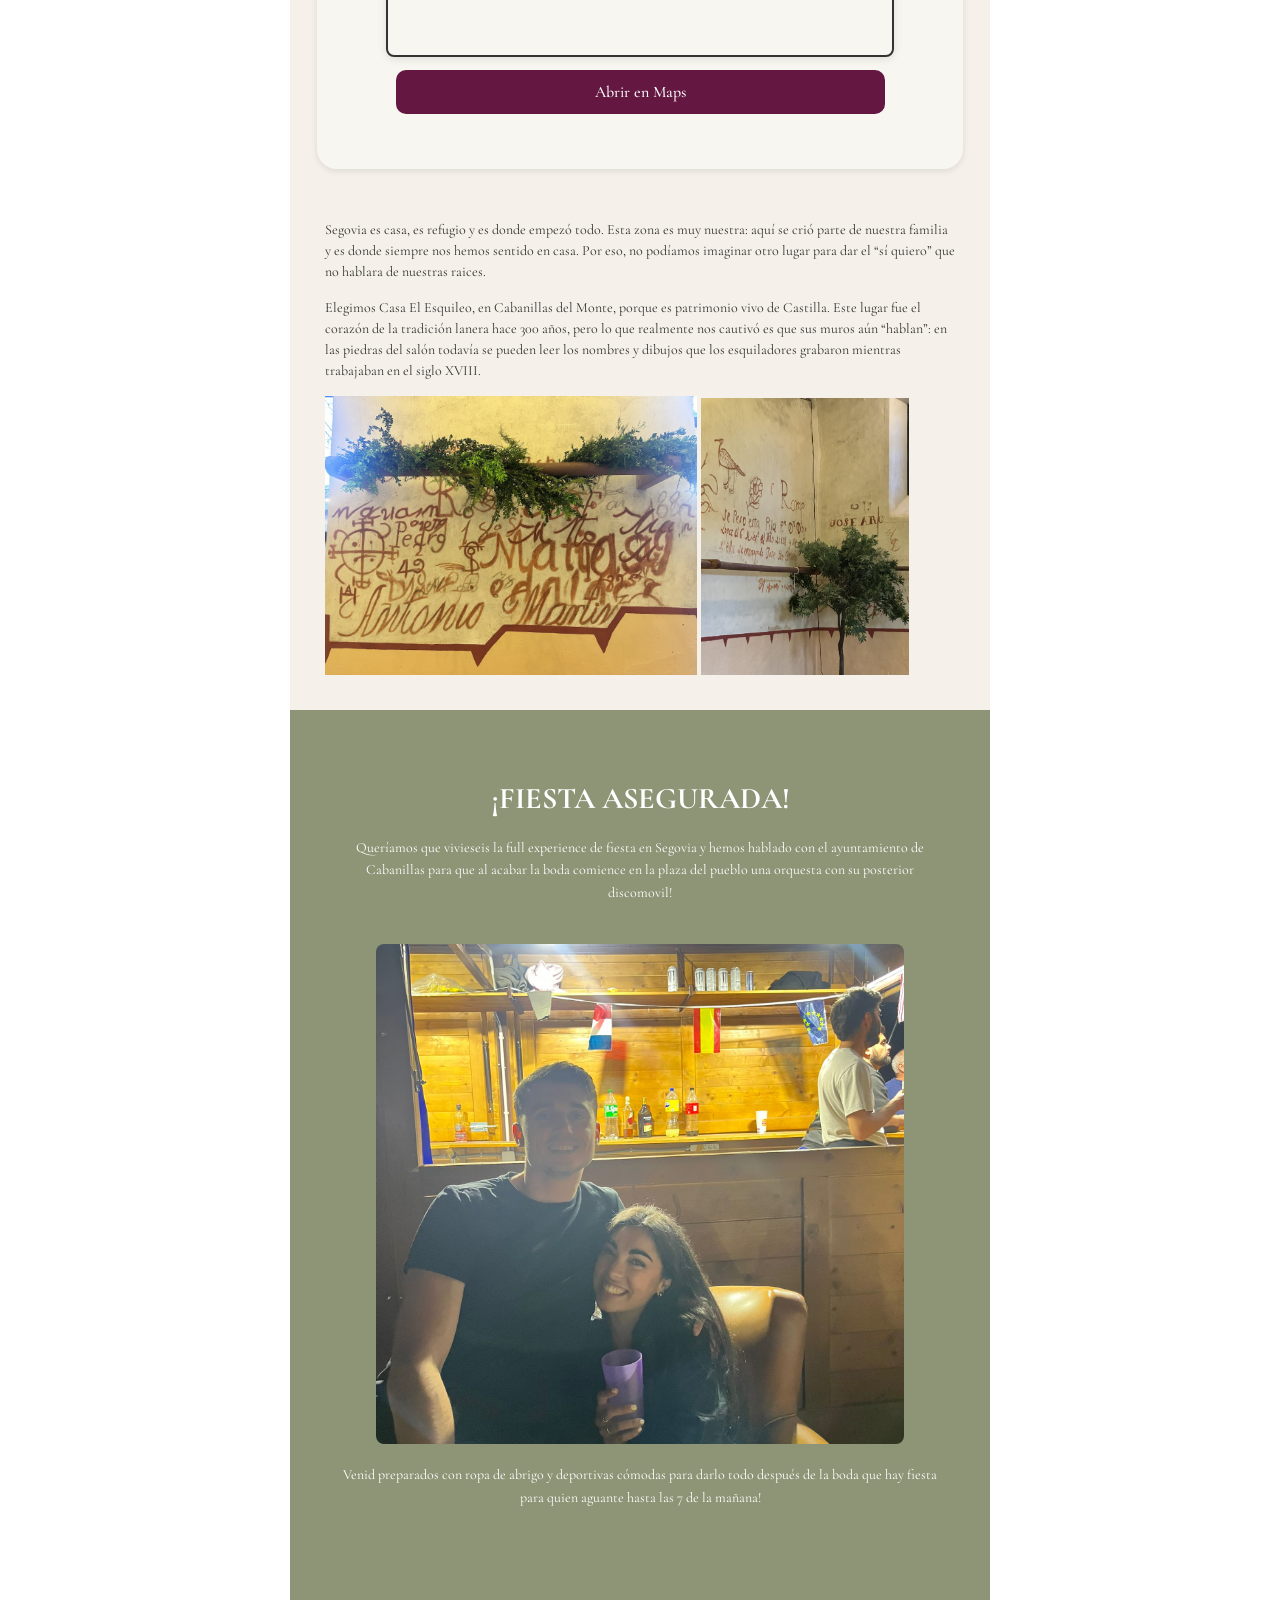
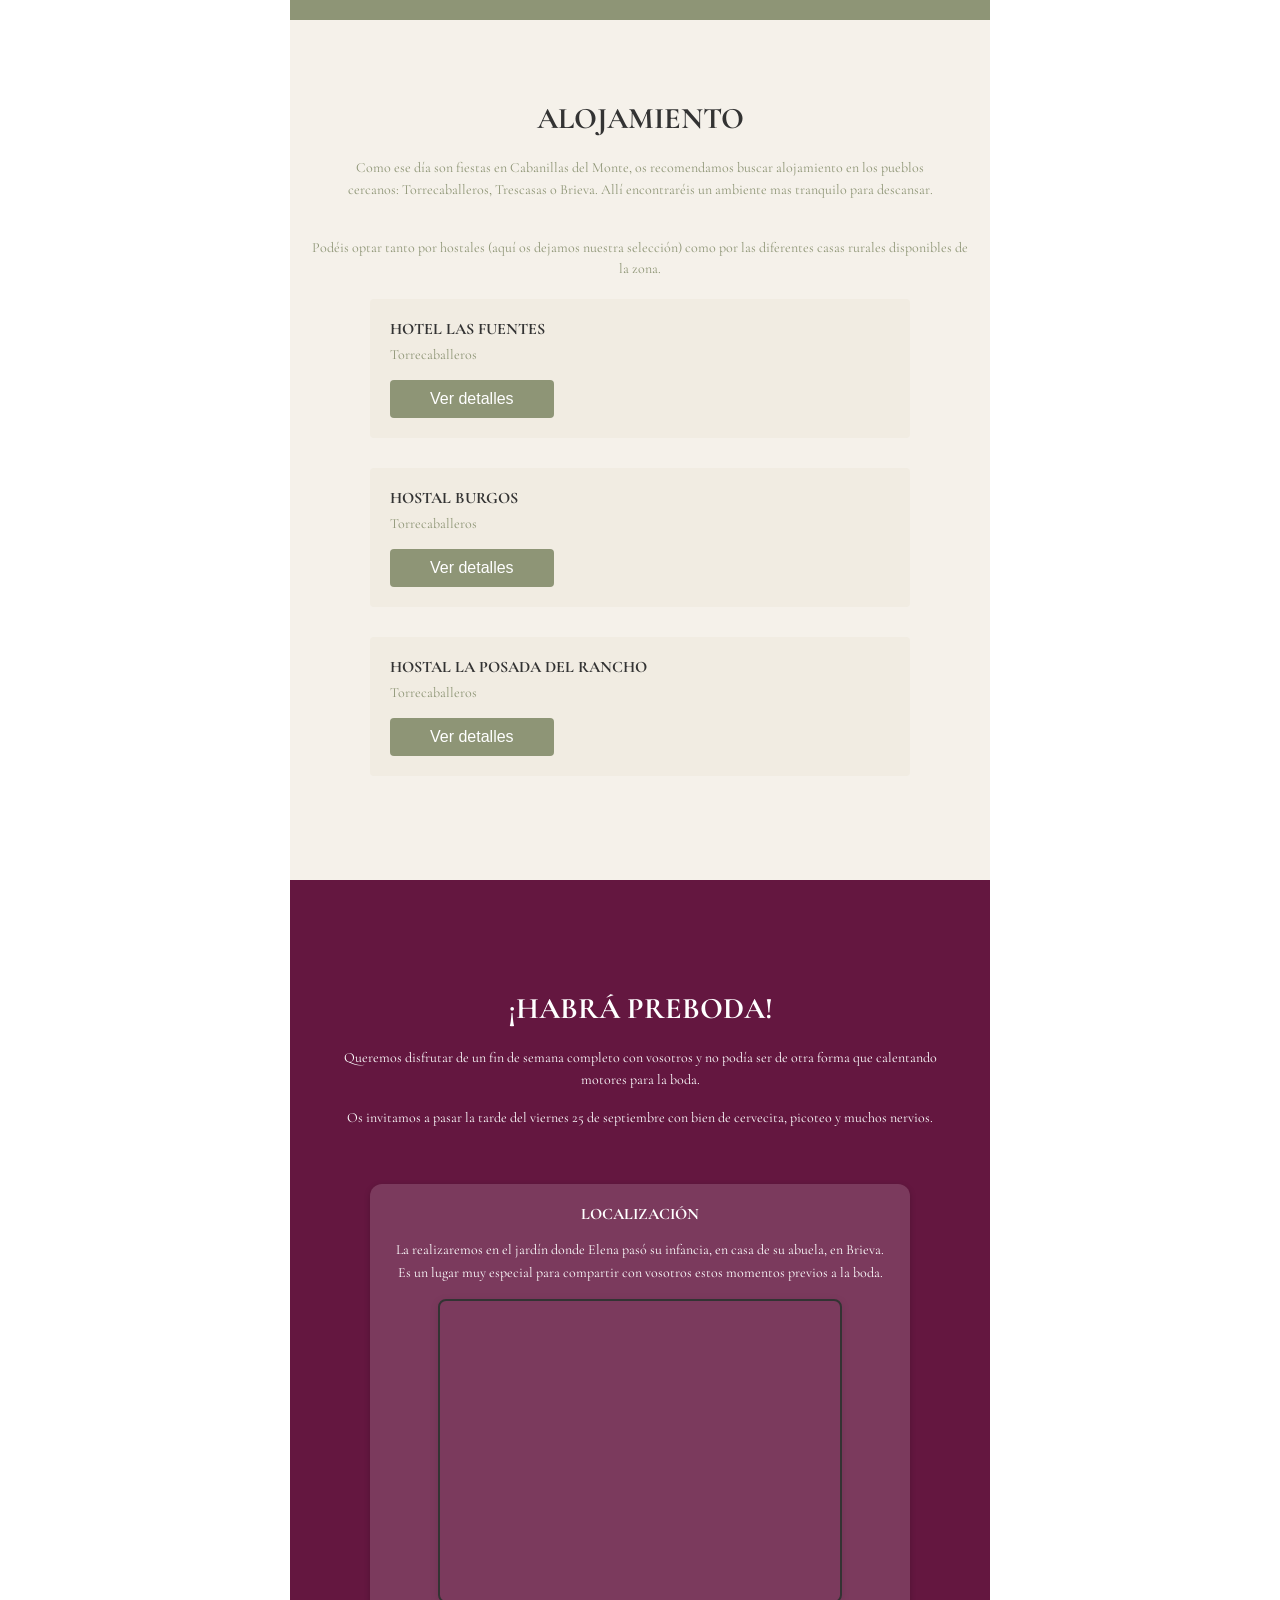
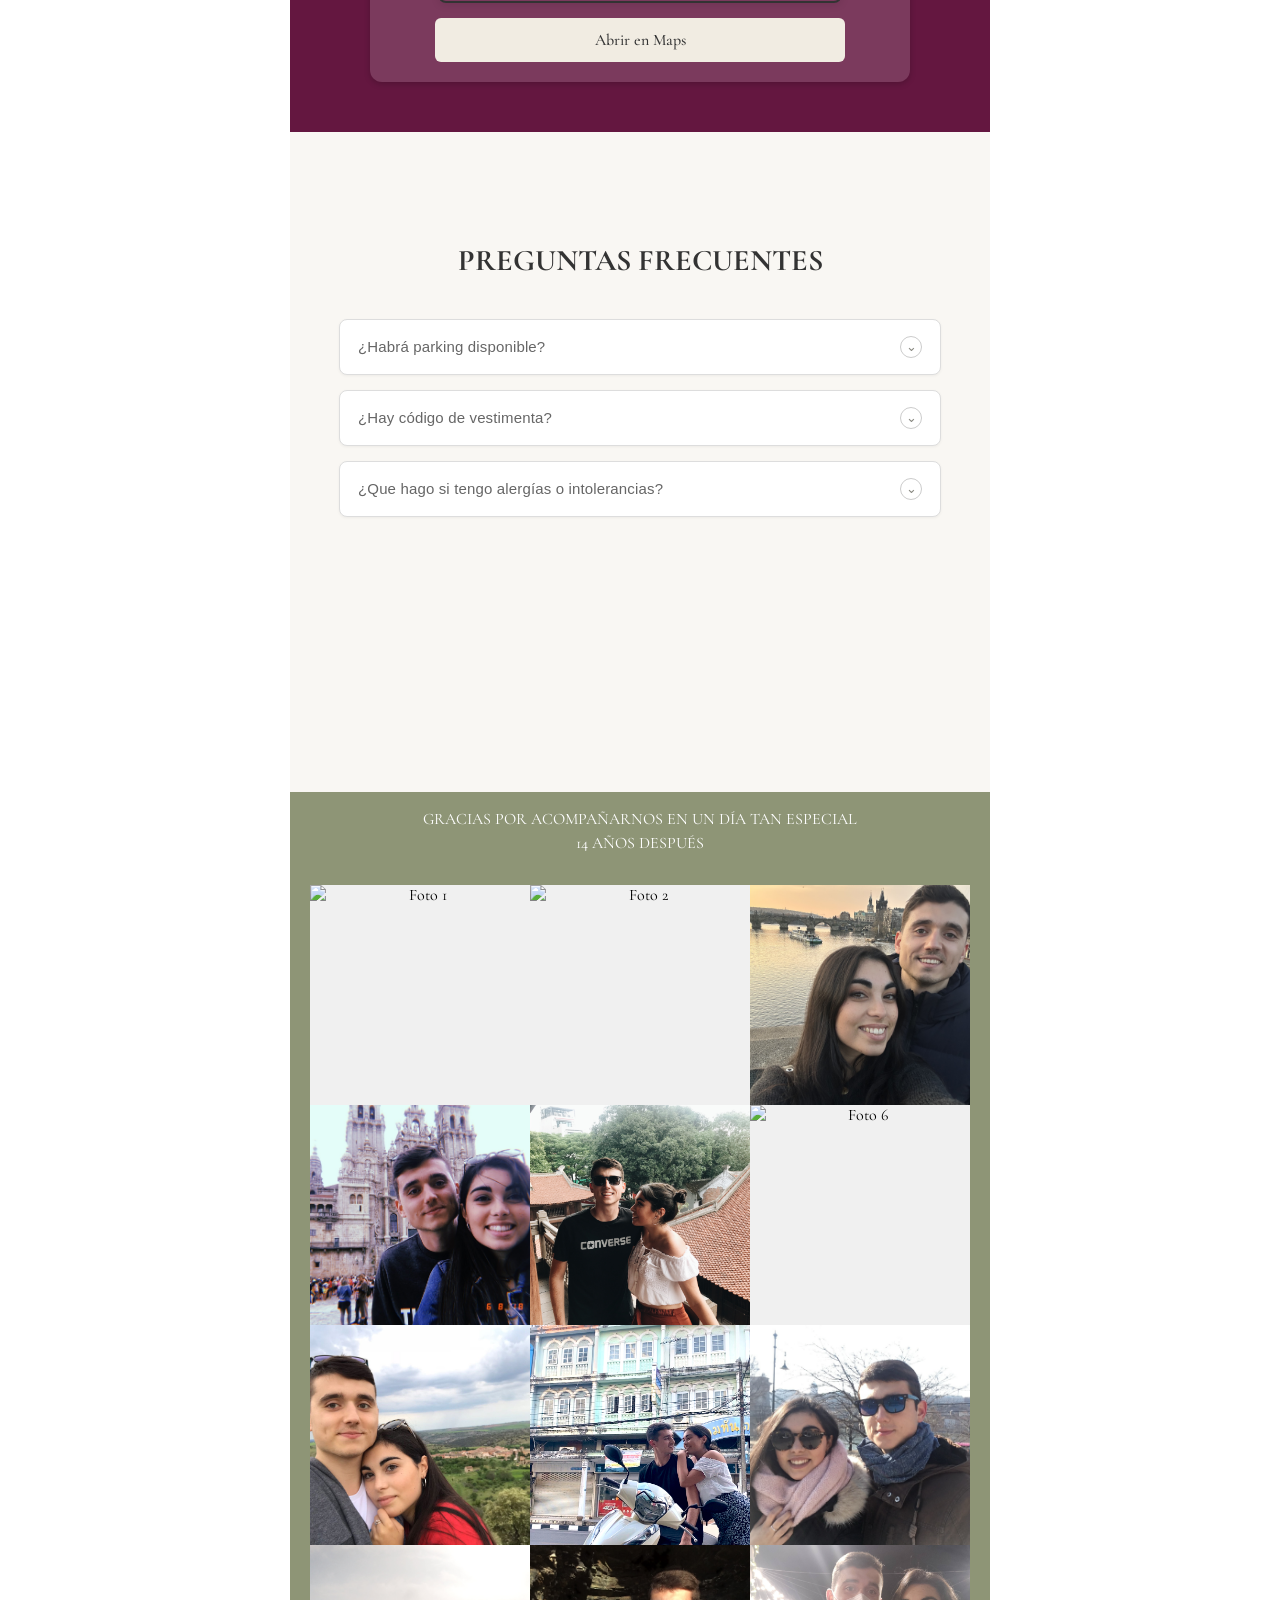
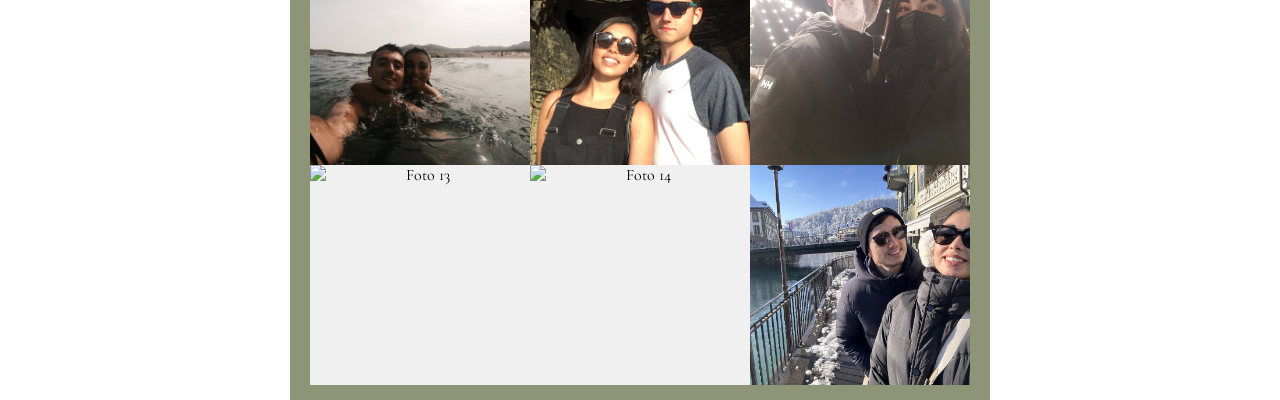
==== commit 38092d21: "ORTOGRAFÍA" ====
--- a/boda.html
+++ b/boda.html
@@ -87,7 +87,7 @@
  </div>
  
  <div class="texto-esquileo">
-  <p>Segovia es casa, es refugio y es donde empezó todo. Nuestra historia comienza en Brieva, entre estos mismos paisajes y bajo este mismo cielo de la sierra. Por eso, no podíamos imaginar otro lugar para dar el “sí quiero” que no hablara de nuestras raices.</p>
+  <p>Segovia es casa, es refugio y es donde empezó todo. Esta zona es muy nuestra: aquí se crió parte de nuestra familia y es donde siempre nos hemos sentido en casa. Por eso, no podíamos imaginar otro lugar para dar el “sí quiero” que no hablara de nuestras raices.</p>
   <p>Elegimos Casa El Esquileo, en Cabanillas del Monte, porque es patrimonio vivo de Castilla. Este lugar fue el corazón de la tradición lanera hace 300 años, pero lo que realmente nos cautivó es que sus muros aún “hablan”: en las piedras del salón todavía se pueden leer los nombres y dibujos que los esquiladores grabaron mientras trabajaban en el siglo XVIII.</p>
 <img src="esquileo1.jpg" style="width: 59%;">
 <img src="esquileo2.jpg" style="width: 33%;">
@@ -102,13 +102,14 @@
 una orquesta con su posterior discomovil!</p>
     <div class="imagen-fiestas"></div>
     <p>Venid preparados con ropa de abrigo y deportivas cómodas para darlo todo después de la boda que hay fiesta 
-para quien aguante hasta las 7 de la mañana!!</p>
+para quien aguante hasta las 7 de la mañana!</p>
 </div>
 
 <div class="alojamientos">
   <h2 style="margin-top: 50px;">ALOJAMIENTO</h2>
-  <p>Os recomendamos, ya que son las fiestas del pueblo de Cabanillas ese mismo día alojaros en los pueblos más cercanos como Torrecaballeros, Tres Casas o Brieva, para poder dormir mejor, aunque hay casas rurales tanto en Cabanillas
-como en Torrecaballeros y Brieva</p>
+  <p>Como ese día son fiestas en Cabanillas del Monte, os recomendamos buscar alojamiento en los pueblos cercanos: Torrecaballeros, Trescasas o Brieva. Allí encontraréis un ambiente mas tranquilo para descansar.
+  <p>Podéis optar tanto por hostales (aquí os dejamos nuestra selección) como por las diferentes casas rurales disponibles de la zona. 
+  </p>
    <div class="alojamientos-inner">
     <h3>Hotel Las Fuentes</h3>
     <p>Torrecaballeros</p>
@@ -168,8 +169,8 @@
       <div class="faq-answer">
         <div class="faq-answer-inner">
           Queremos que vengáis guapos y con muchas ganas de pasarlo bien.
-          El único requisito es el básico de no utilizar colores blancos o similares como el beige o amaarillo o rosa muy blanquecinos.
-          Además os recomendamos traer o ropa de cambio o de abrigo y deportivas para la última parte de la boda.
+          El único requisito es el básico de no utilizar colores blancos o similares.
+          Además os recomendamos traer ropa de cambio o de abrigo y deportivas para la última parte de la boda.
         </div>
       </div>
     </div>
@@ -192,7 +193,7 @@
   </div>
 </div>
 <div class = "colage">
-      <p style="margin-bottom: 30px; color: white;">Gracias por acompañarnos en un día tan especial <br>14 años después.</p>
+      <p style="margin-bottom: 30px; color: white;">GRACIAS POR ACOMPAÑARNOS EN UN DÍA TAN ESPECIAL <br>14 AÑOS DESPUÉS</p>
       <div class="colage-grid">
         <img src="colage/1.png" alt="Foto 1" />
         <img src="colage/2.jpg" alt="Foto 2" />
--- a/styles-formulario.css
+++ b/styles-formulario.css
@@ -250,7 +250,7 @@
   padding: 10px 0 0 0;
   background-color: rgba(245, 241, 234, 1);
   text-align: center;
-  height: 1300px;
+  height: 1230px;
 }
 
 .localizacion h2 {
@@ -502,7 +502,7 @@
     display: flex;
     flex-direction: column;
     align-items: center;
-    height: 900px;
+    height: 800px;
     font-family: "Cormorant Garamond", serif;
 }
 
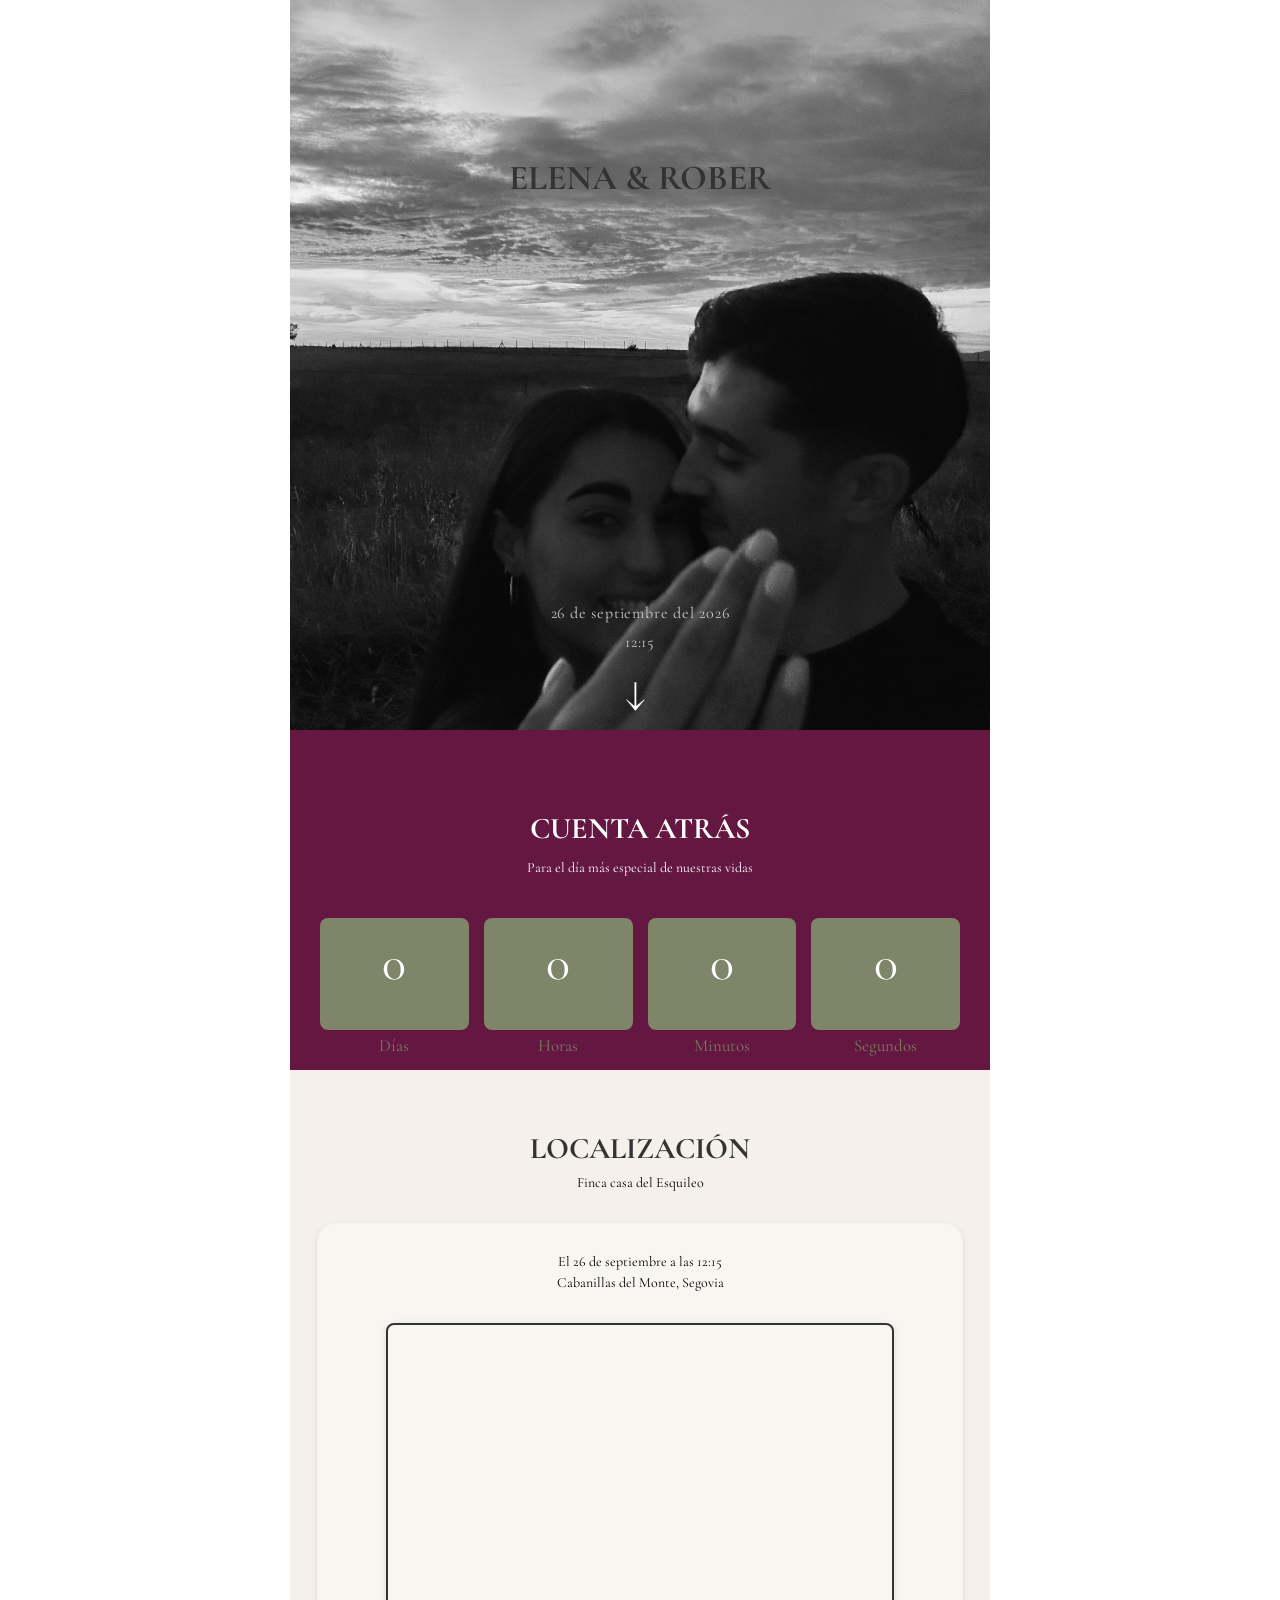
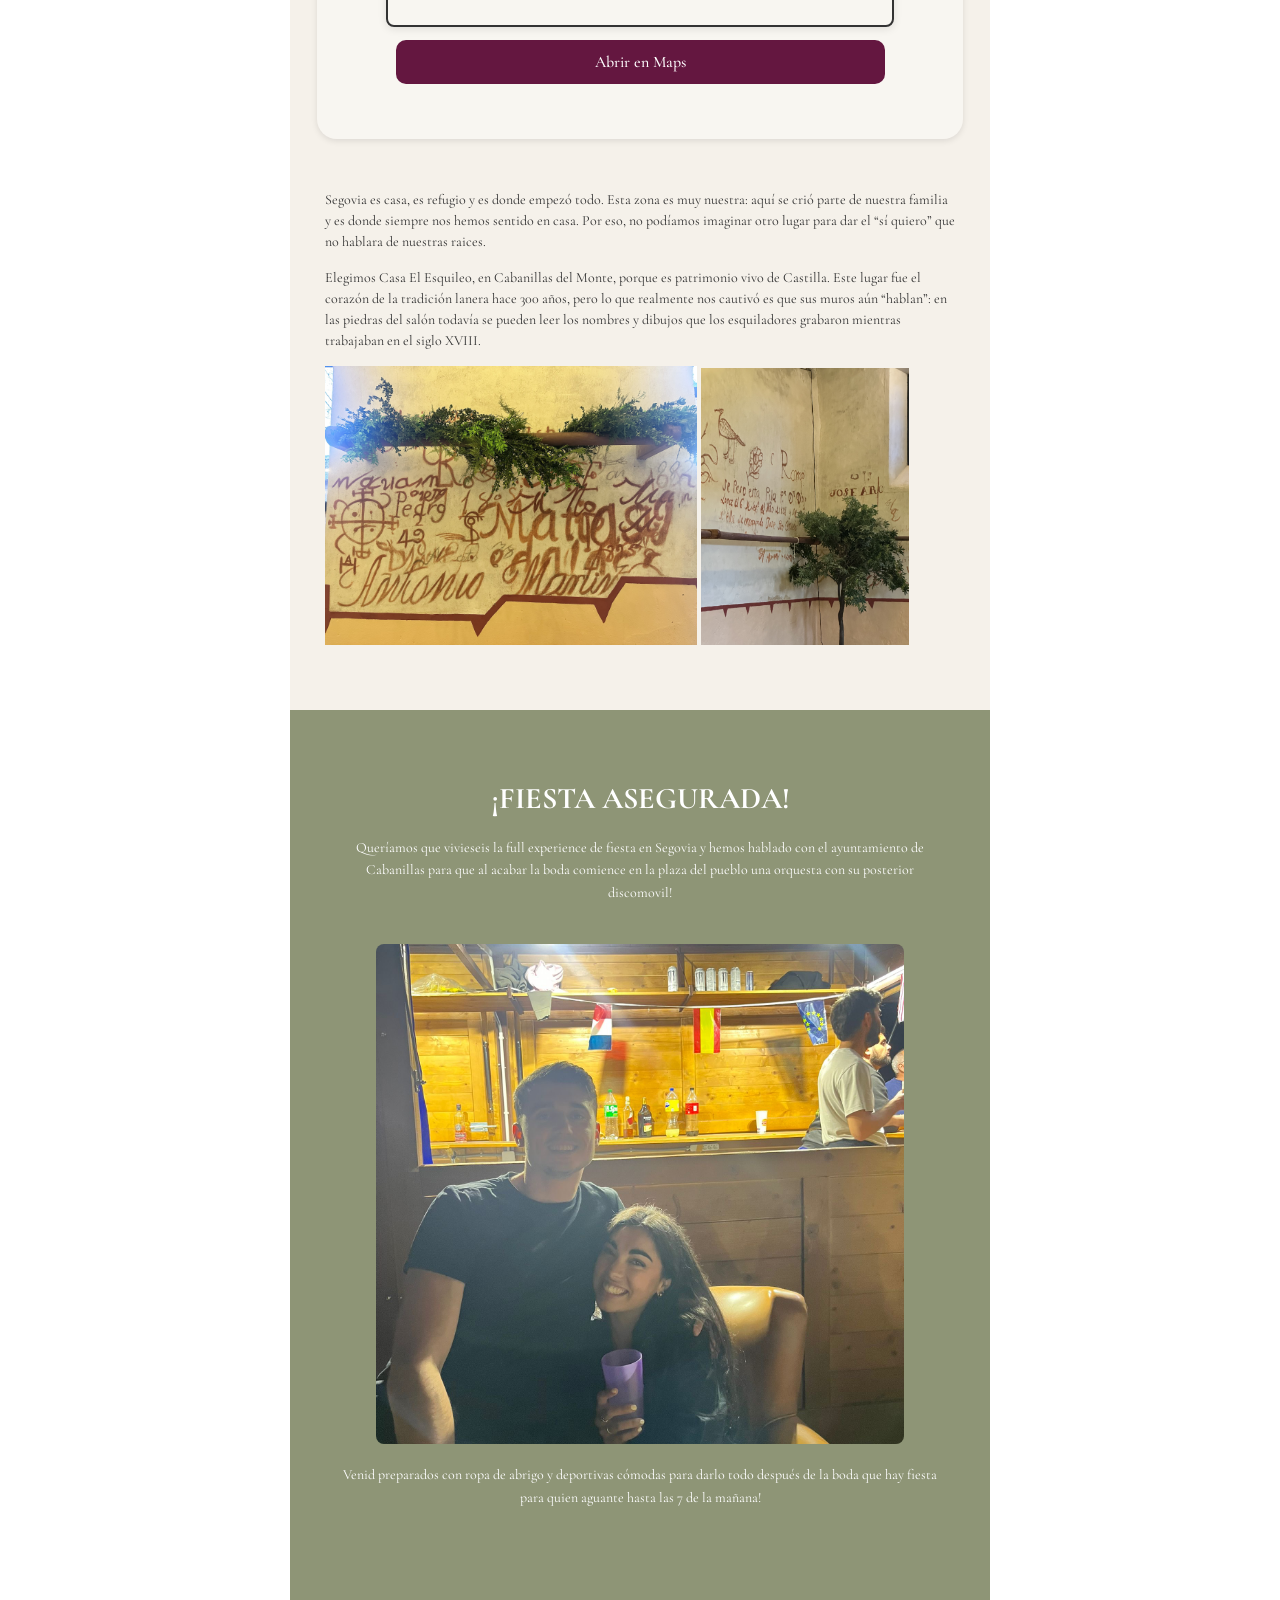
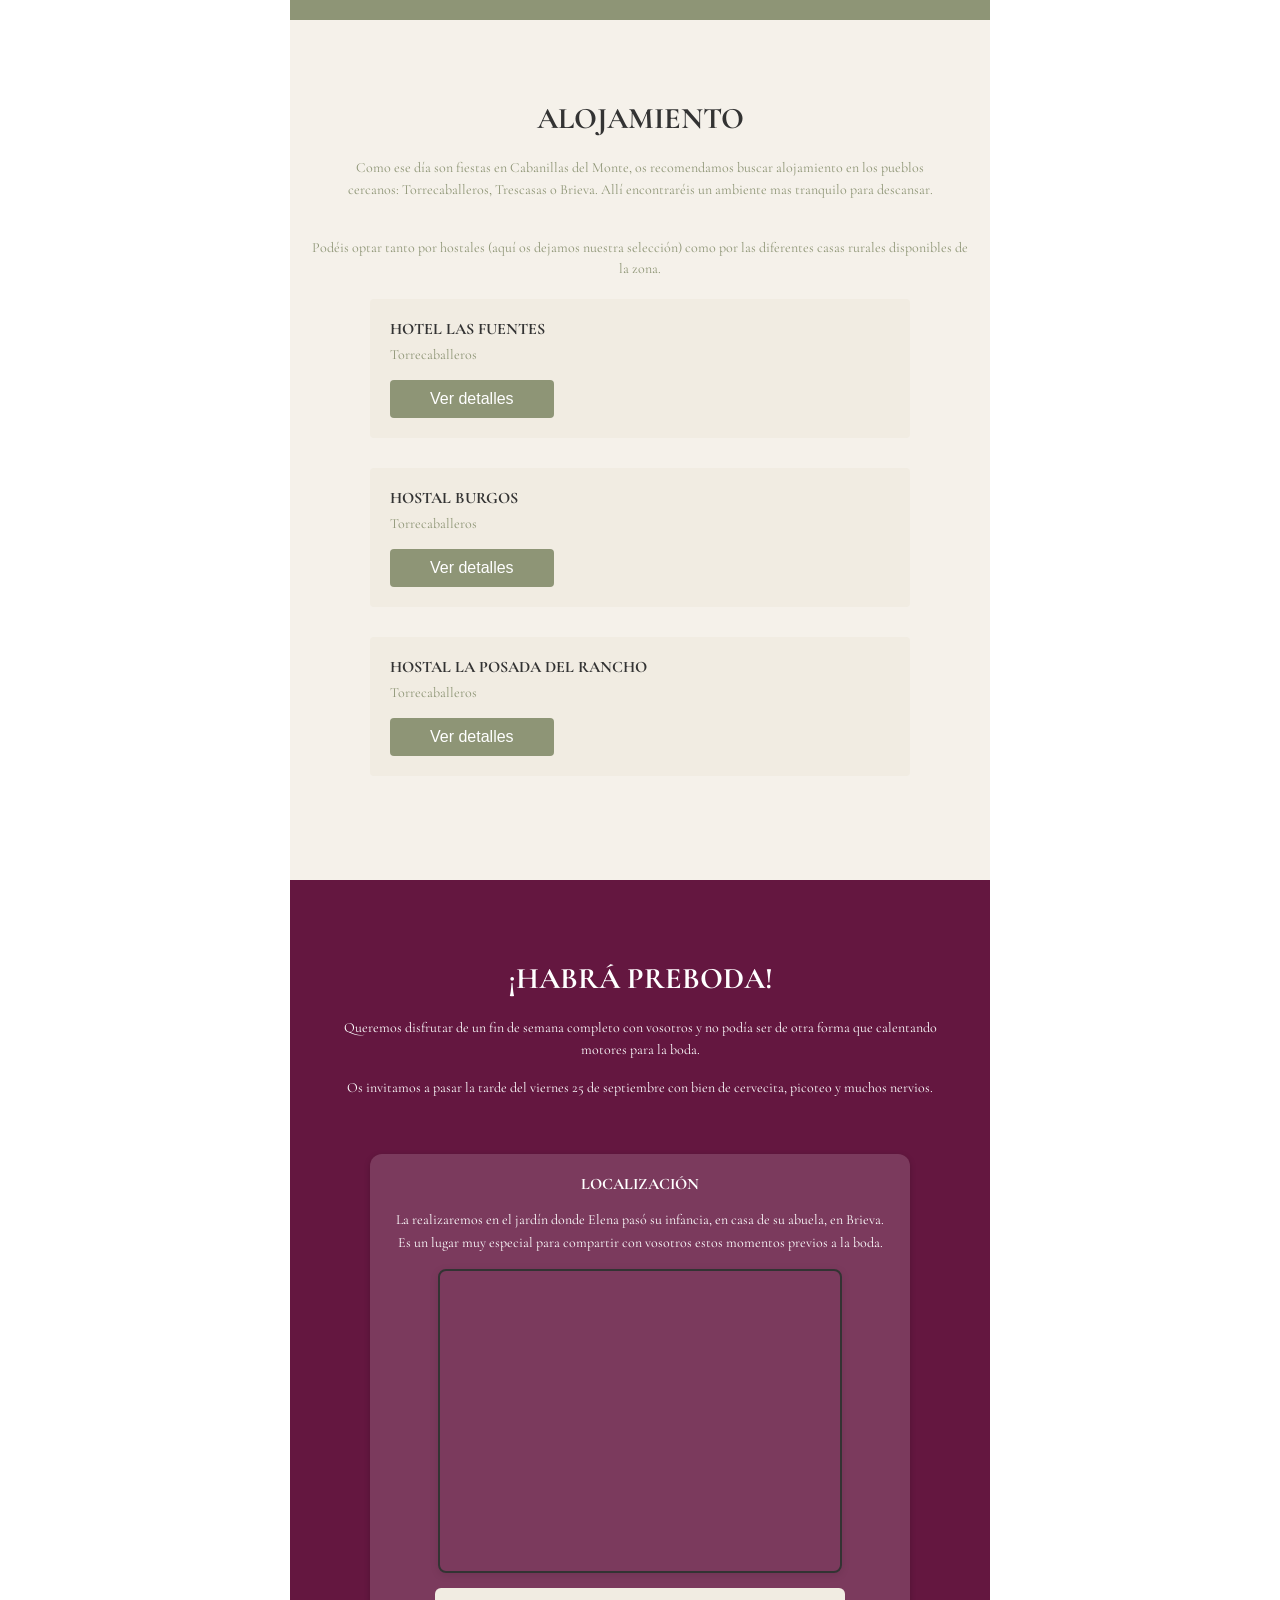
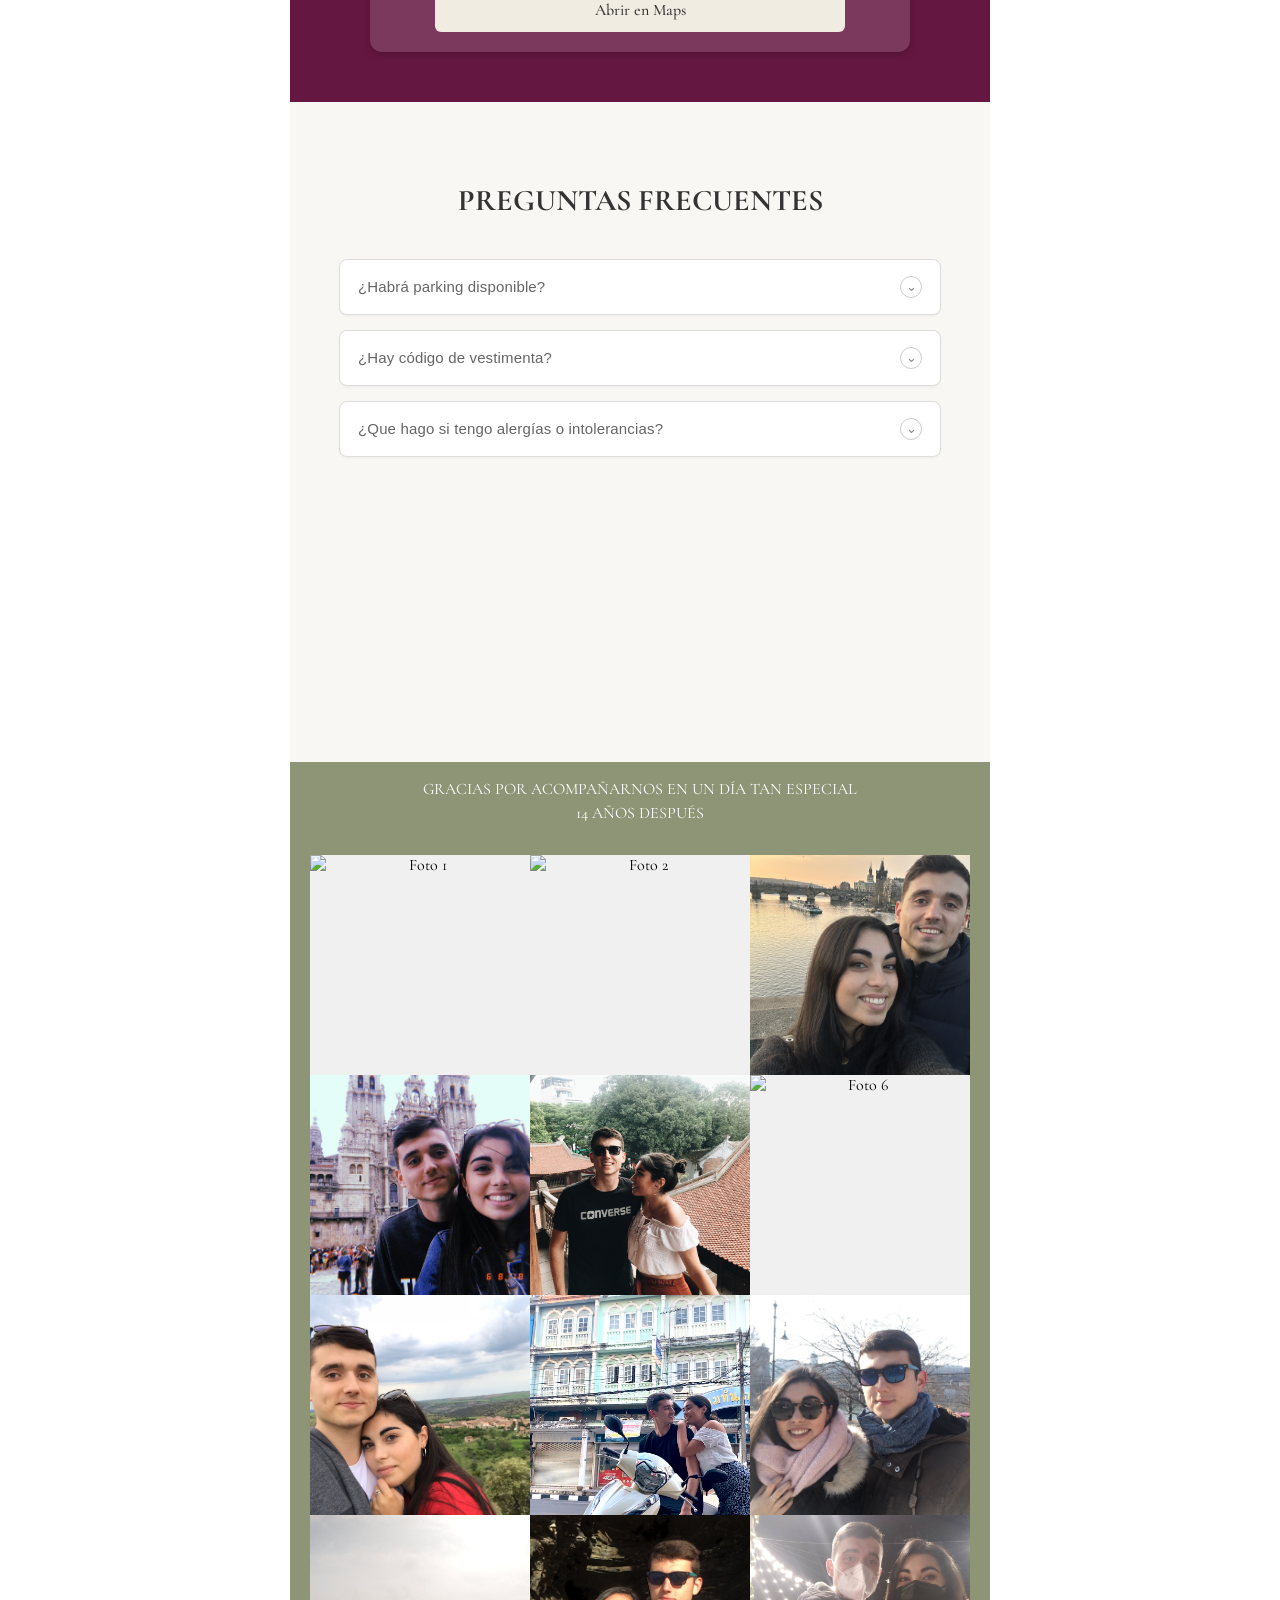
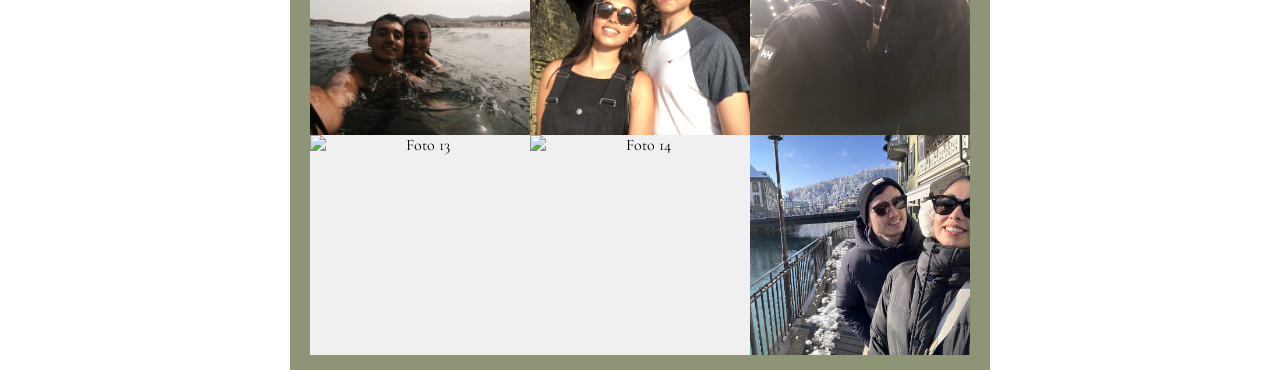
==== commit 2a3333df: "MARGEN TOP" ====
--- a/boda.html
+++ b/boda.html
@@ -71,7 +71,7 @@
   </div>
 
   <div class = "localizacion">
- <h2 style="margin-top: 80px;">Localización</h2>
+ <h2 style="margin-top: 50px;">Localización</h2>
  <p style="margin-bottom: 30px;">Finca casa del Esquileo</p>
  <div class = "localizacion-inner">
   <p style="margin-top: 20px;">El 26 de septiembre a las 12:15</p>
@@ -131,7 +131,7 @@
 </div>
 
 <div class="preboda">
-<h2 style="margin-top: 80px;margin-bottom: 20px;">¡HABRÁ PREBODA!</h2>
+<h2 style="margin-top: 50px;margin-bottom: 20px;">¡HABRÁ PREBODA!</h2>
  <p>Queremos disfrutar de un fin de semana completo con vosotros y no podía ser de otra forma que calentando motores para la boda.</p>
   <p>Os invitamos a pasar la tarde del viernes 25 de septiembre con bien de cervecita, picoteo y muchos nervios.</p>
 <br>
@@ -146,7 +146,7 @@
 </div>
 
 <div class="preguntas">
-  <h2 style="margin-top: 80px;margin-bottom: 40px;">Preguntas Frecuentes</h2>
+  <h2 style="margin-top: 50px;margin-bottom: 40px;">Preguntas Frecuentes</h2>
   <div class="faq-list">
 
     <div class="faq-item">
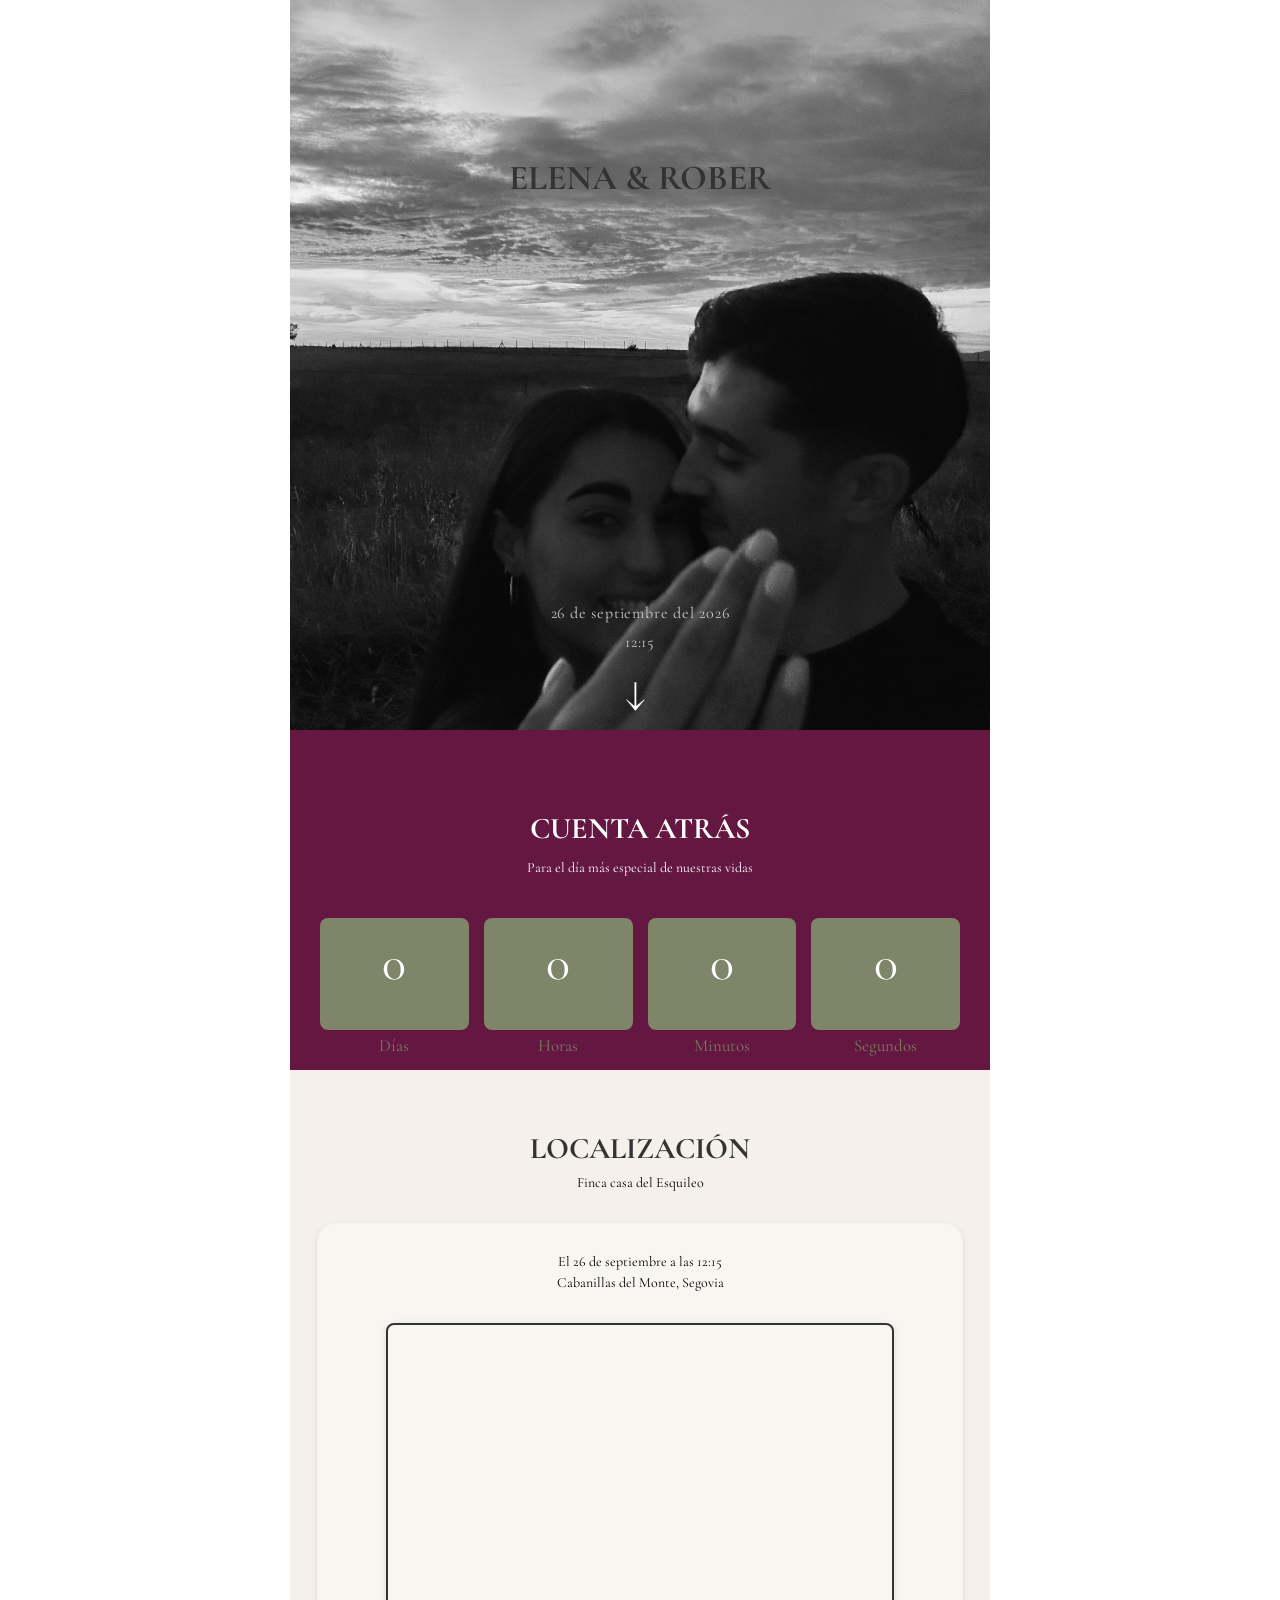
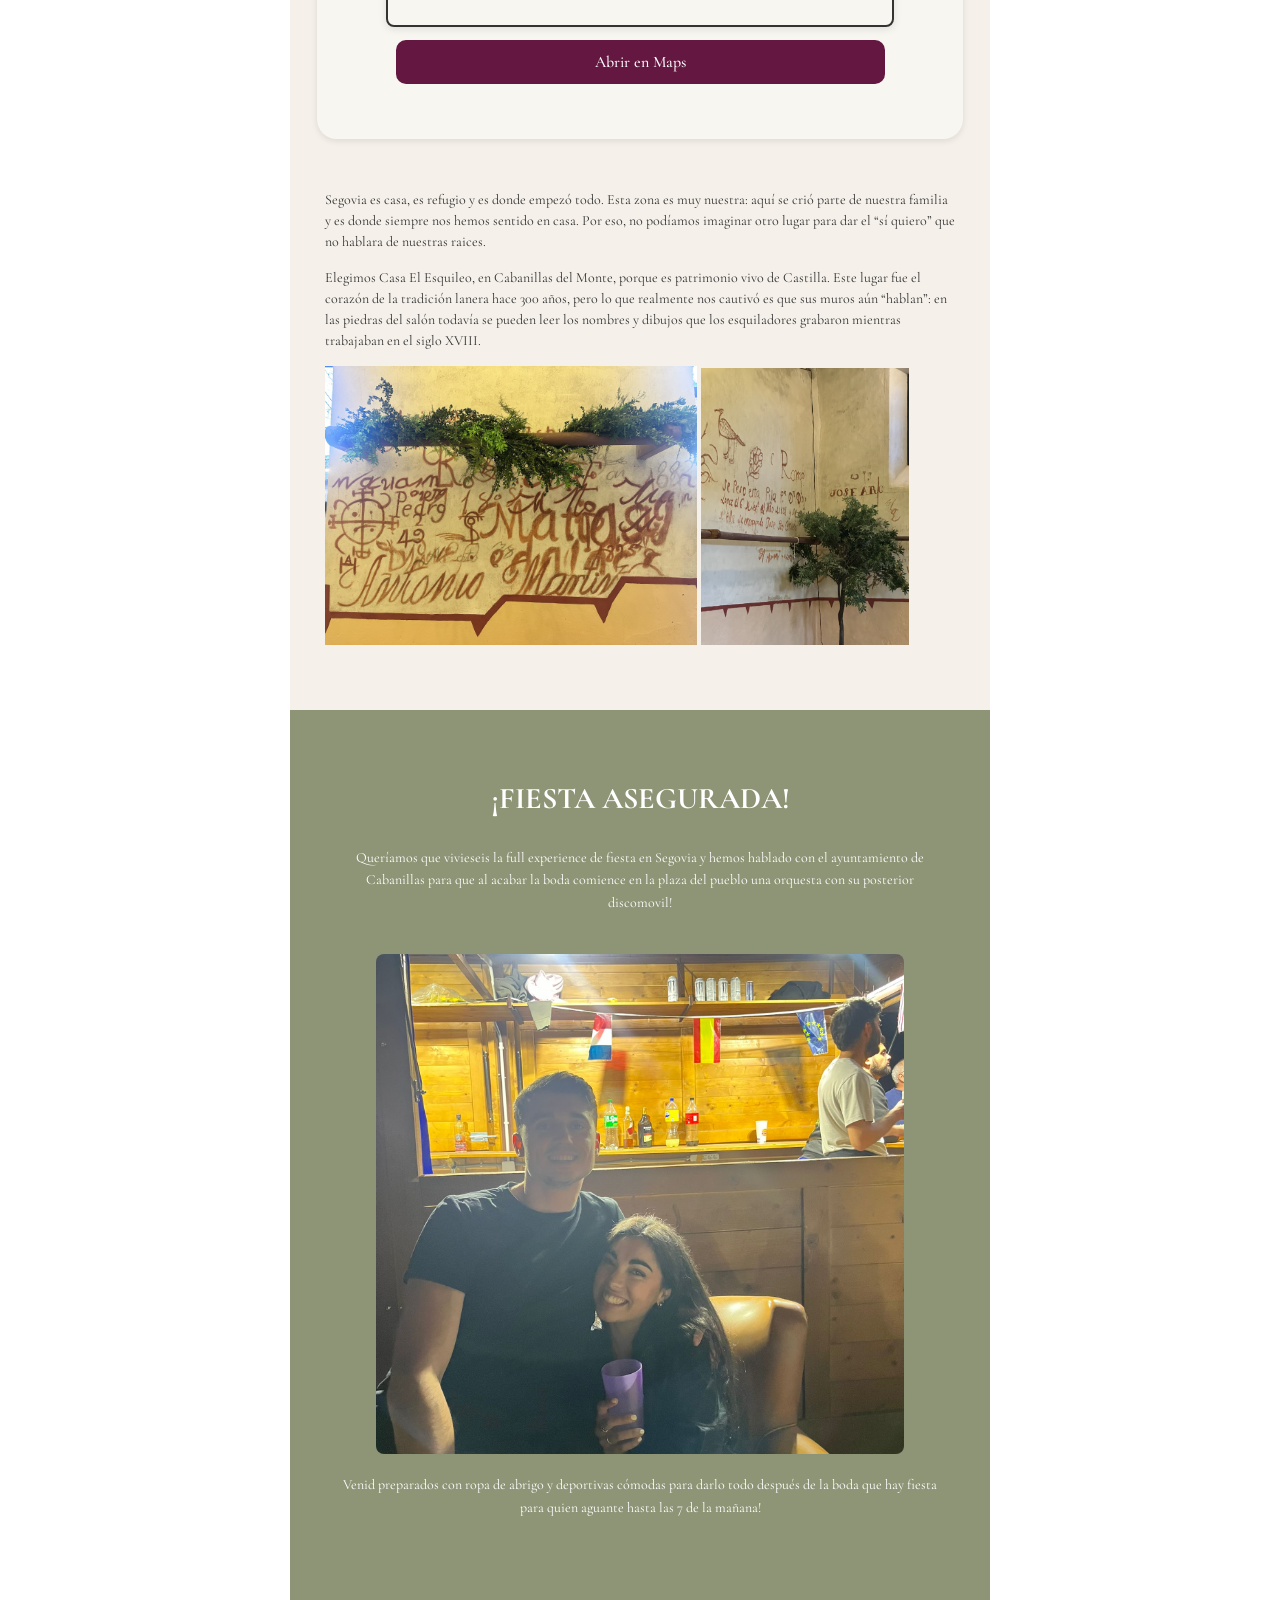
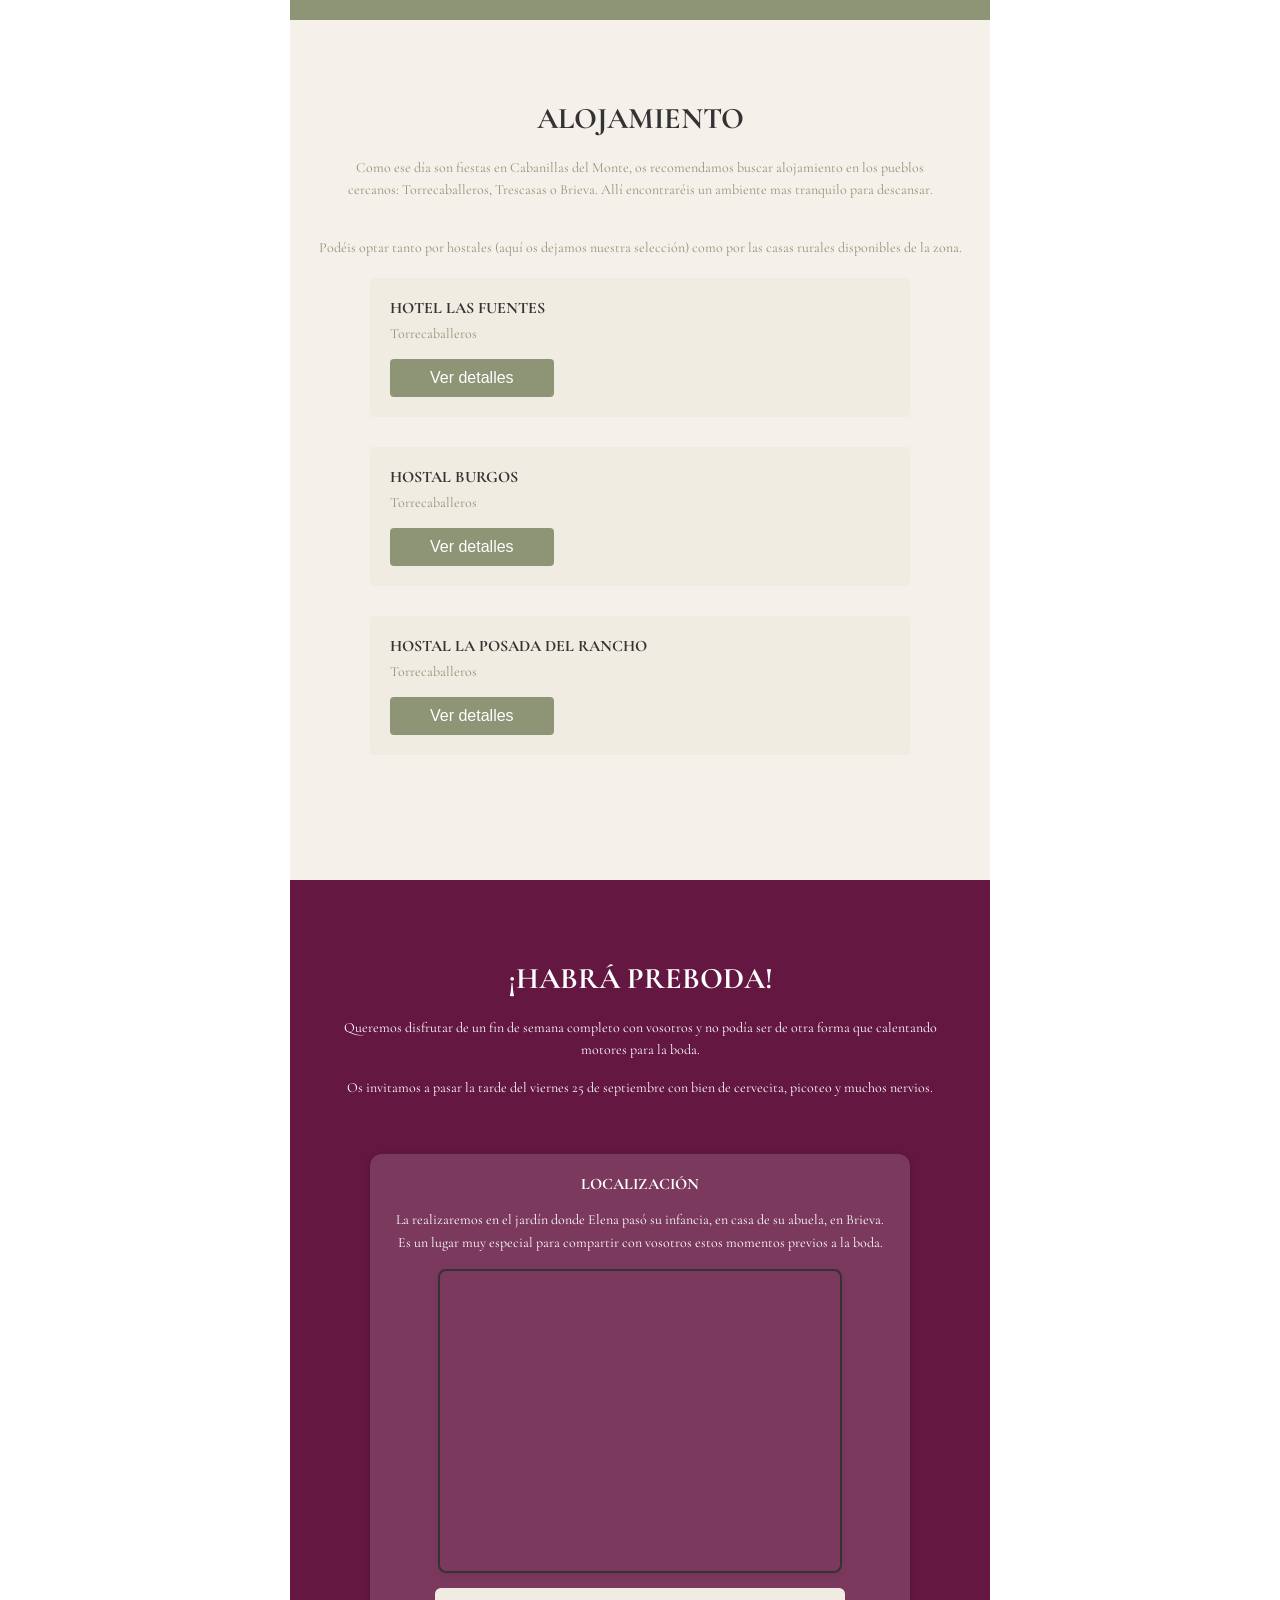
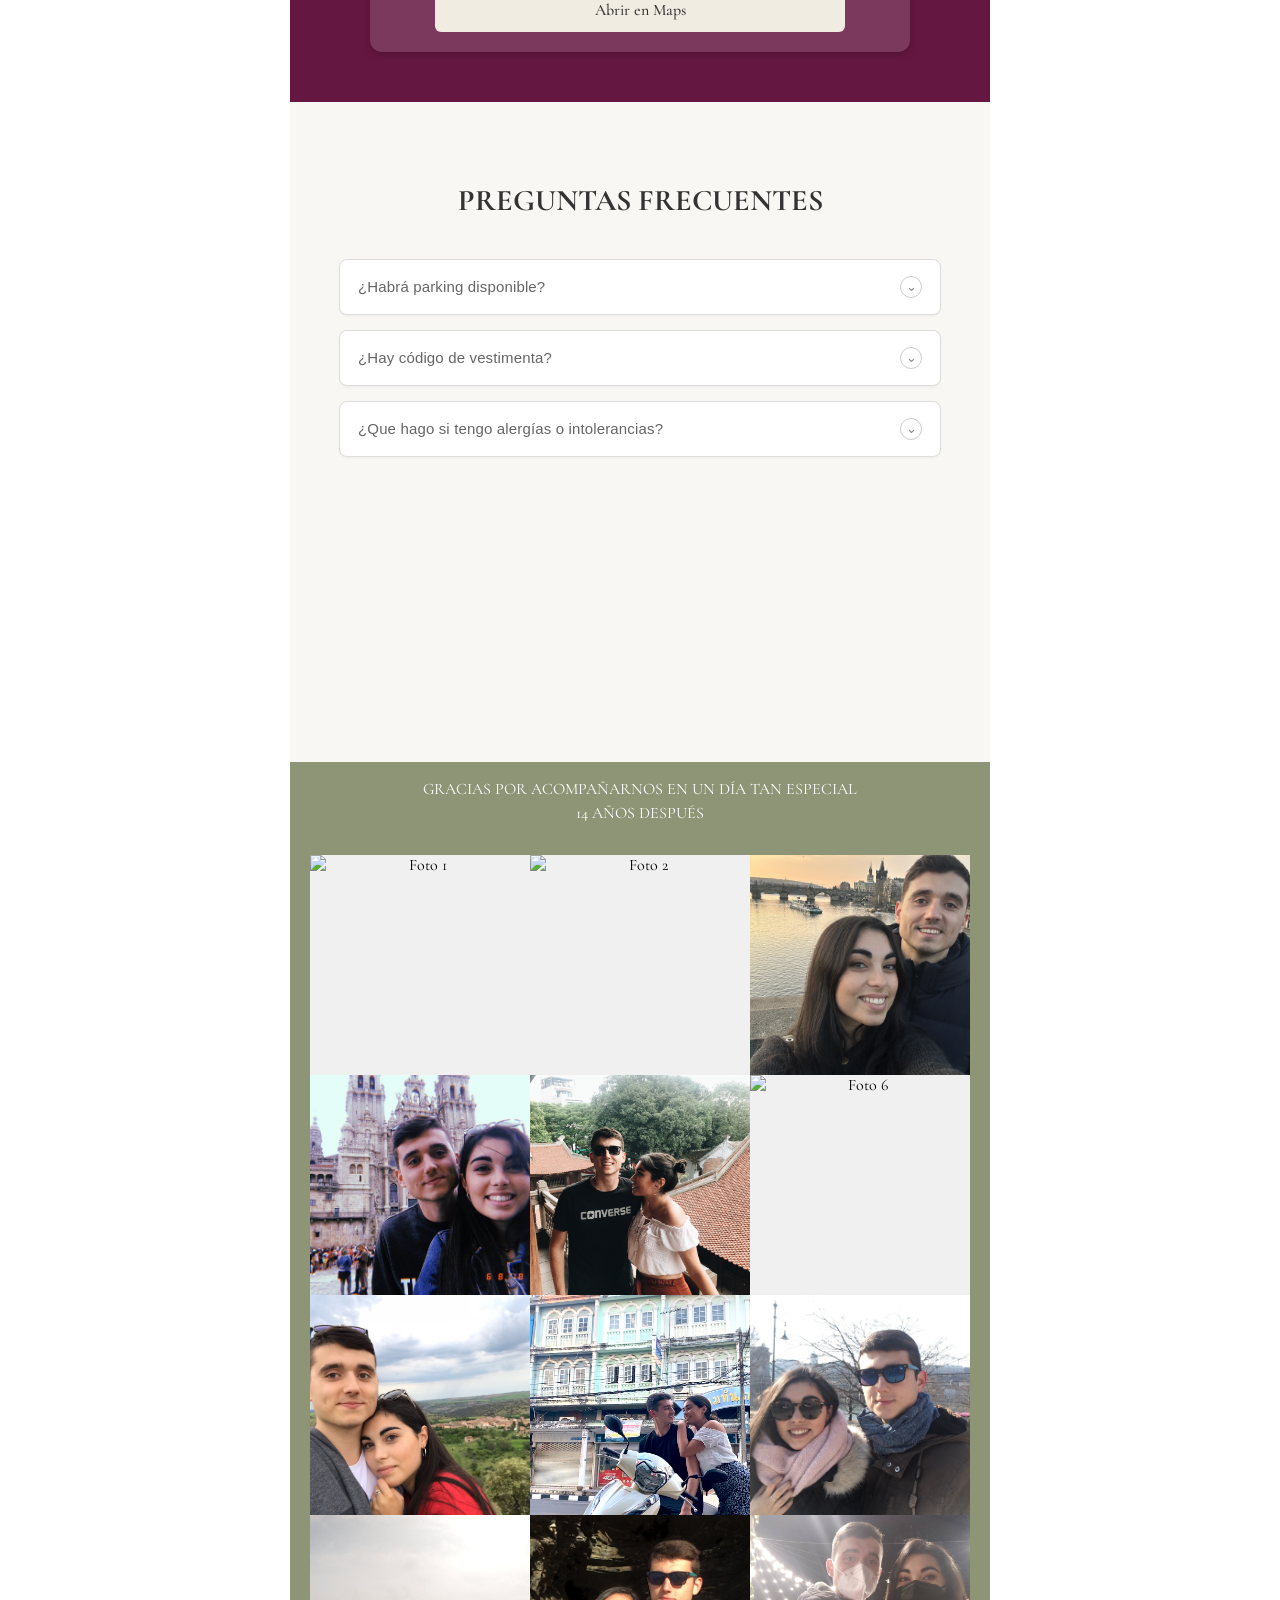
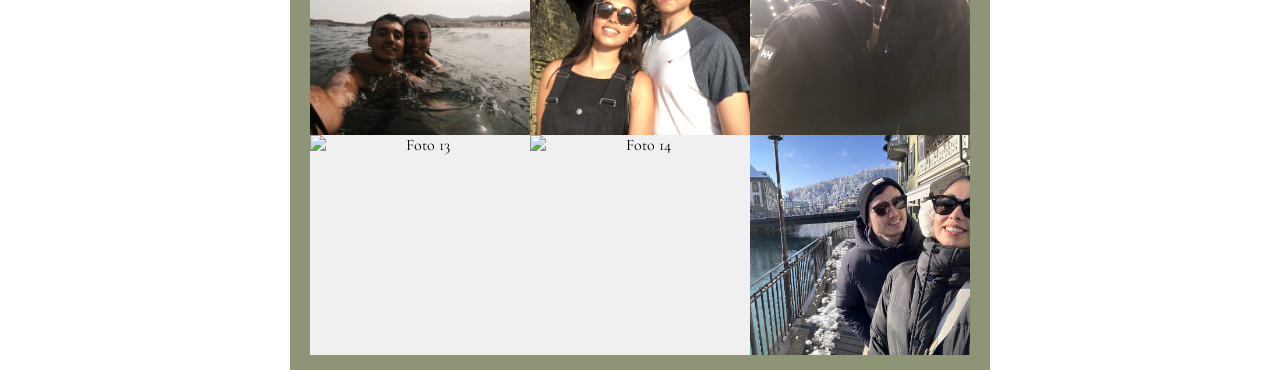
==== commit b49abe7e: "ABAJO2" ====
--- a/boda.html
+++ b/boda.html
@@ -96,7 +96,7 @@
 </div>
 
 <div class = "preparacion">
-  <h2 style="margin-top: 40px;">¡FIESTA ASEGURADA!</h2>
+  <h2 style="margin-top: 40px;margin-bottom: 30px;">¡FIESTA ASEGURADA!</h2>
   <p>Queríamos que vivieseis la full experience de fiesta en Segovia y hemos hablado con el ayuntamiento de Cabanillas para que 
 al acabar la boda comience en la plaza del pueblo 
 una orquesta con su posterior discomovil!</p>
@@ -108,7 +108,7 @@
 <div class="alojamientos">
   <h2 style="margin-top: 50px;">ALOJAMIENTO</h2>
   <p>Como ese día son fiestas en Cabanillas del Monte, os recomendamos buscar alojamiento en los pueblos cercanos: Torrecaballeros, Trescasas o Brieva. Allí encontraréis un ambiente mas tranquilo para descansar.
-  <p>Podéis optar tanto por hostales (aquí os dejamos nuestra selección) como por las diferentes casas rurales disponibles de la zona. 
+  <p>Podéis optar tanto por hostales (aquí os dejamos nuestra selección) como por las casas rurales disponibles de la zona. 
   </p>
    <div class="alojamientos-inner">
     <h3>Hotel Las Fuentes</h3>
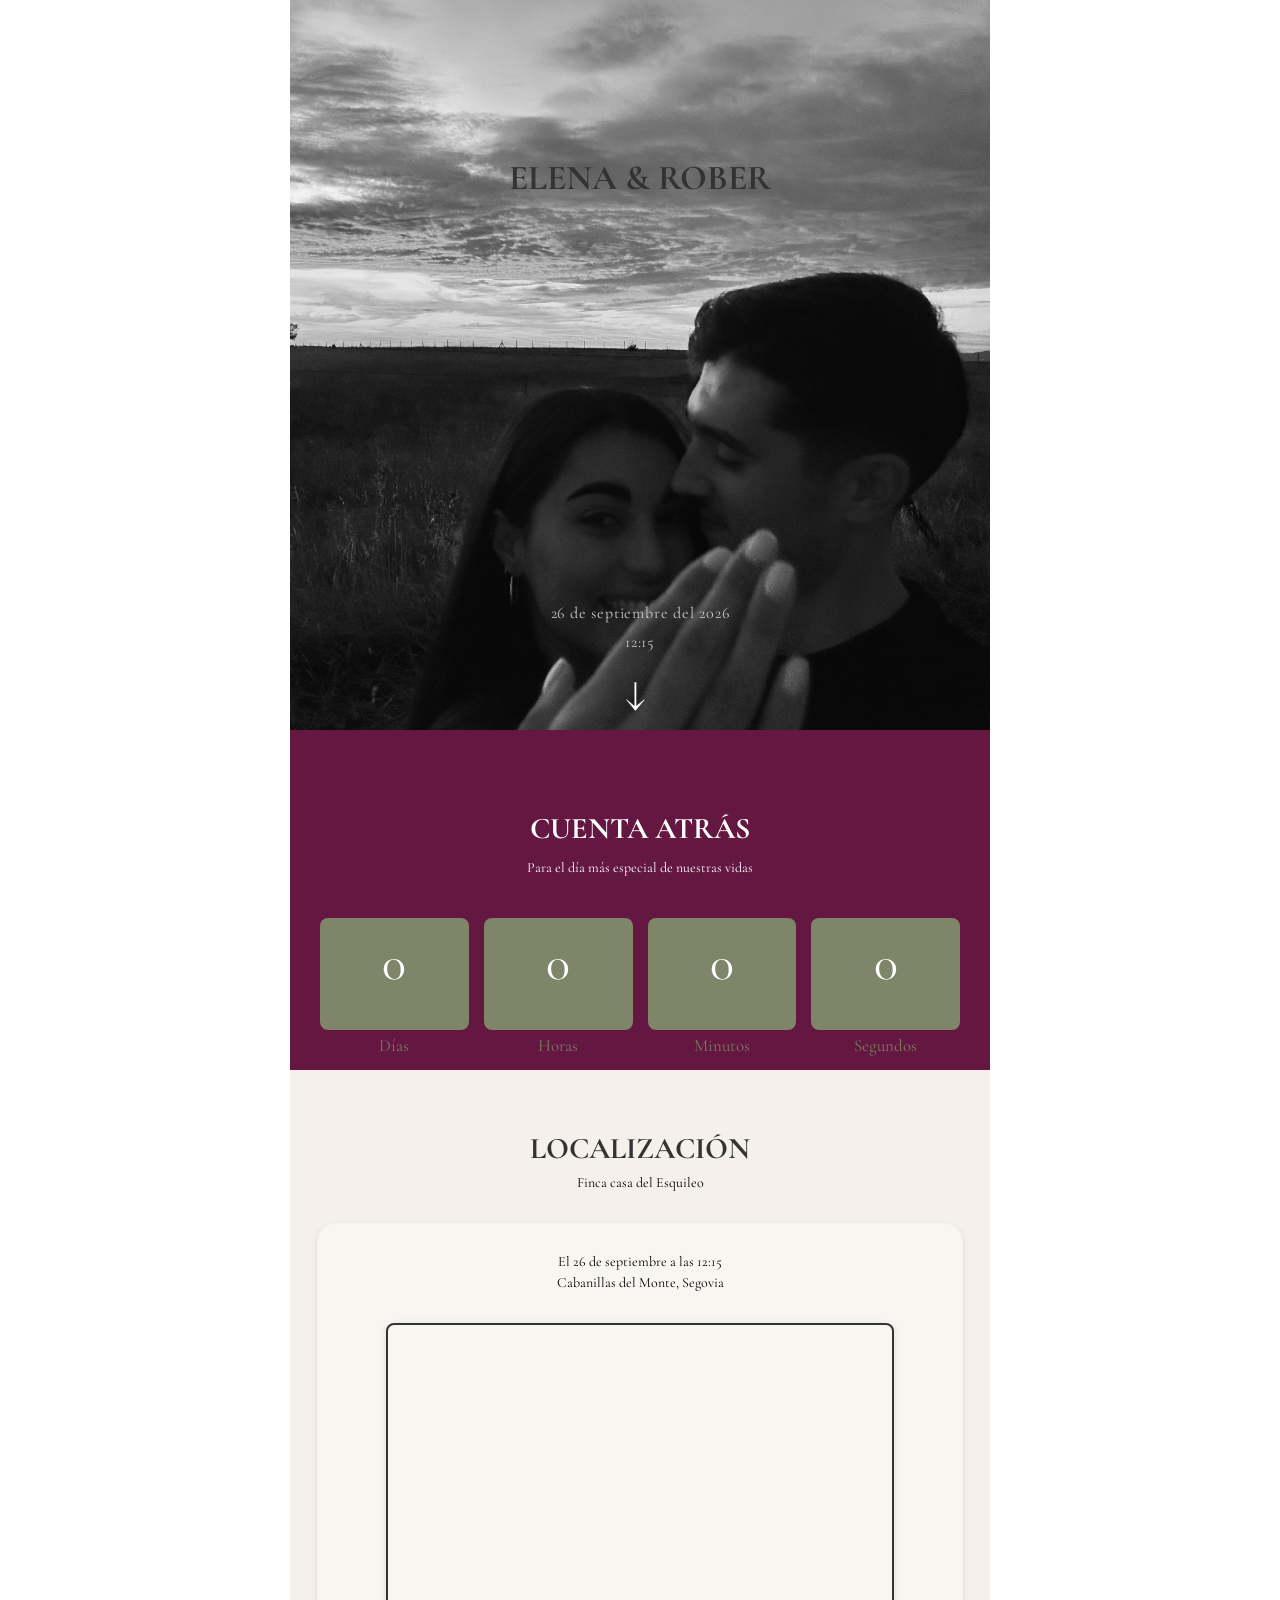
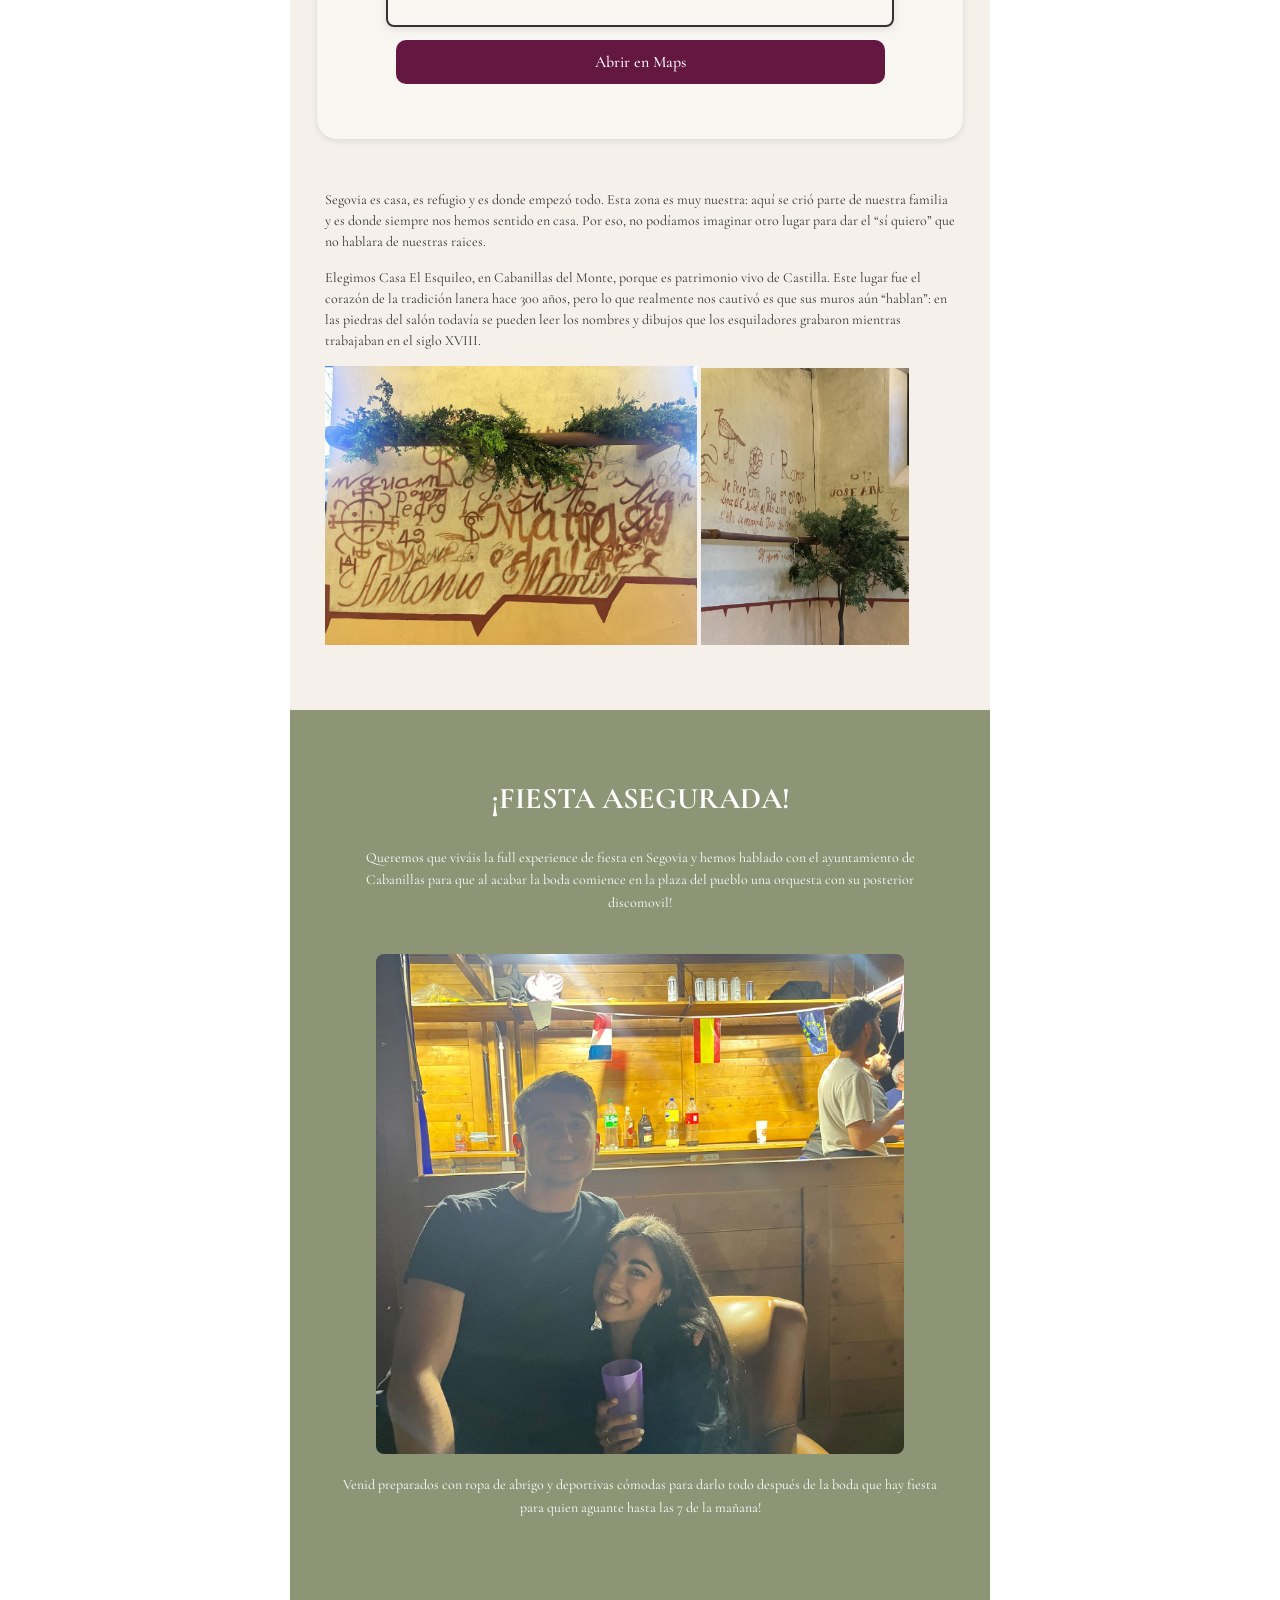
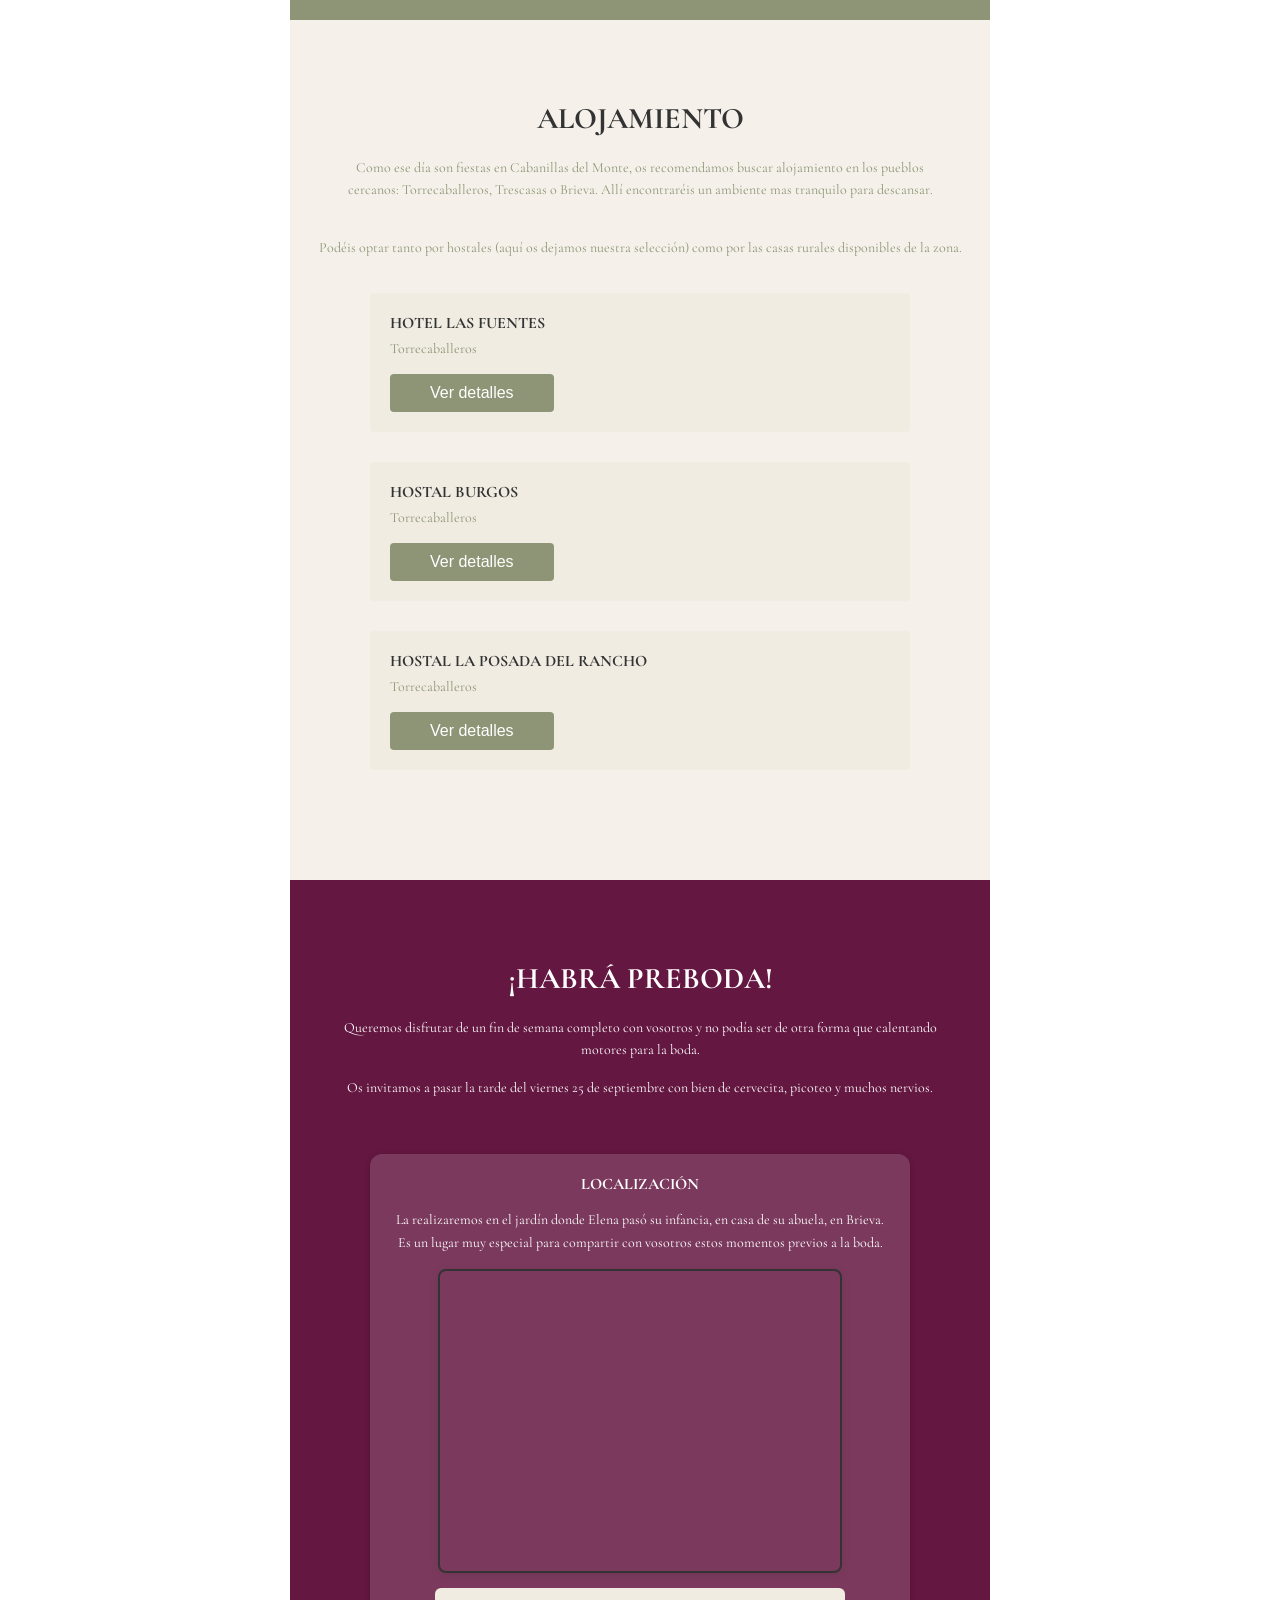
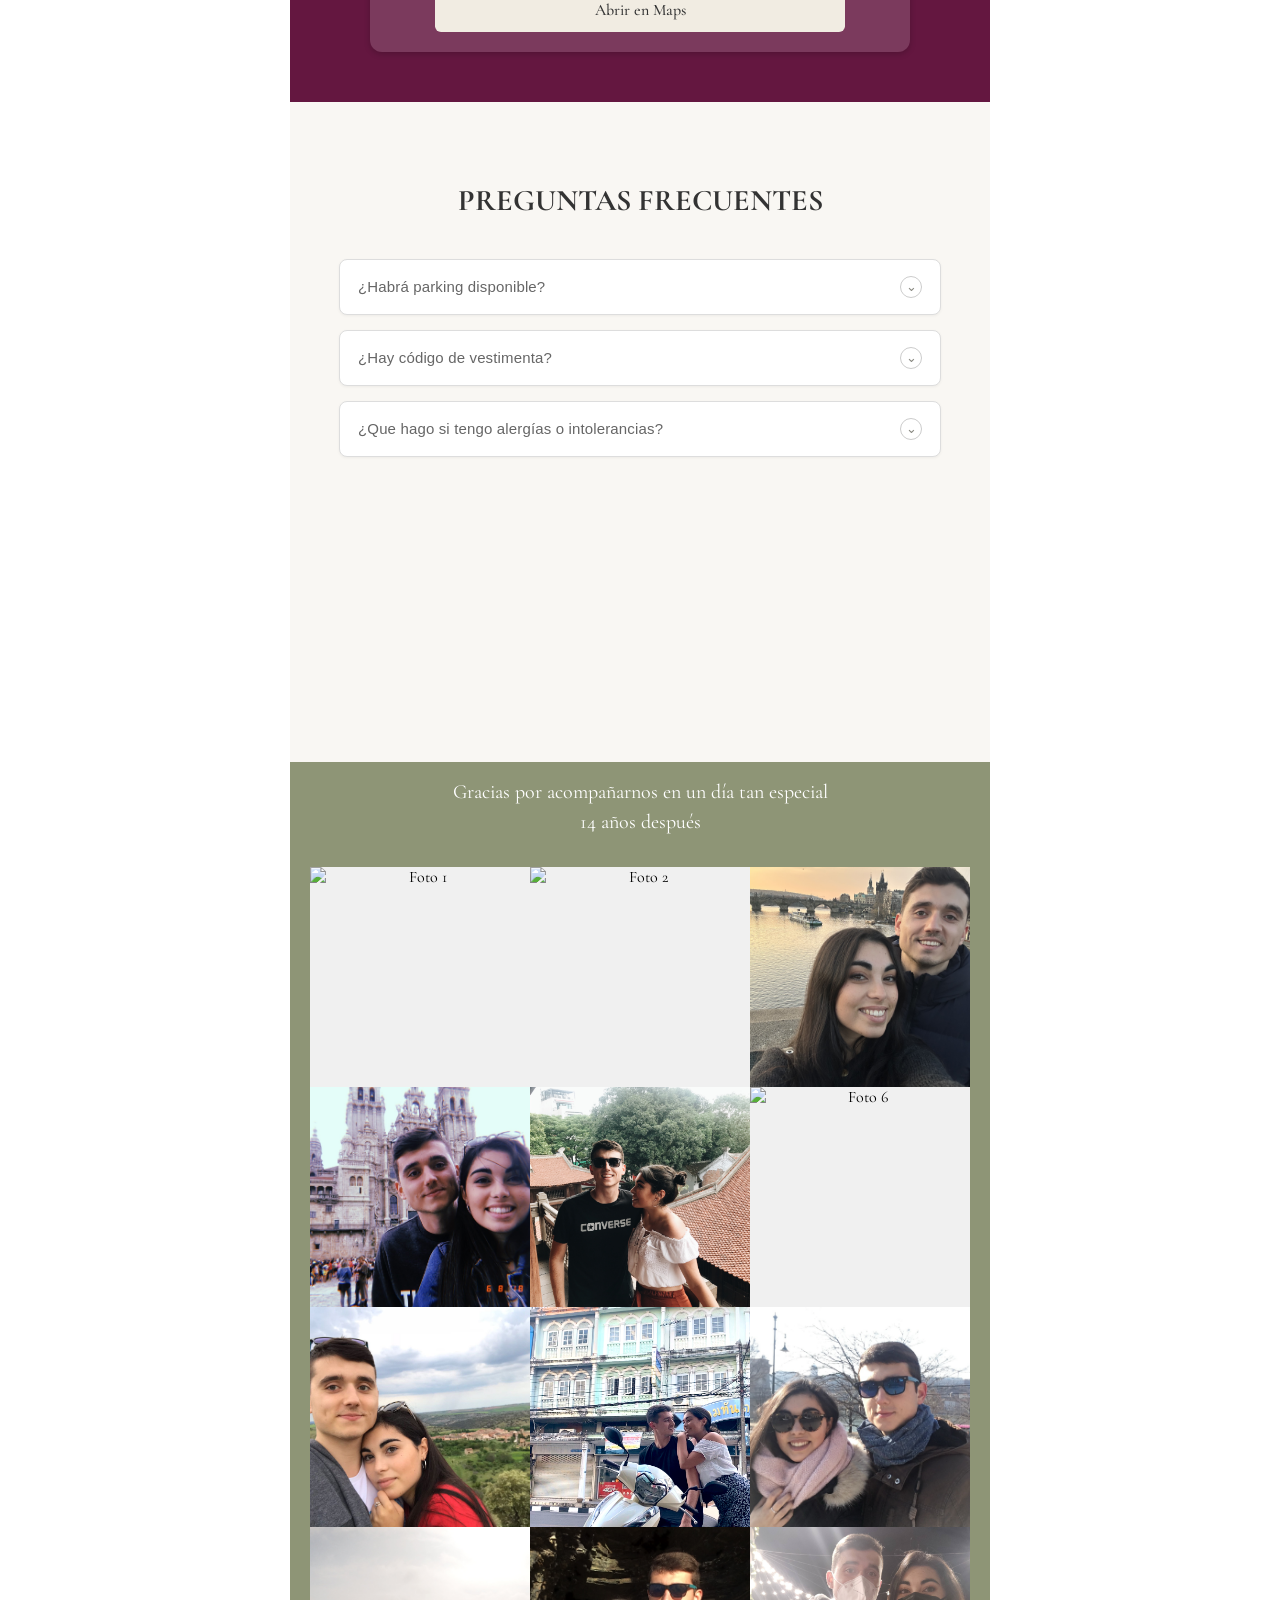
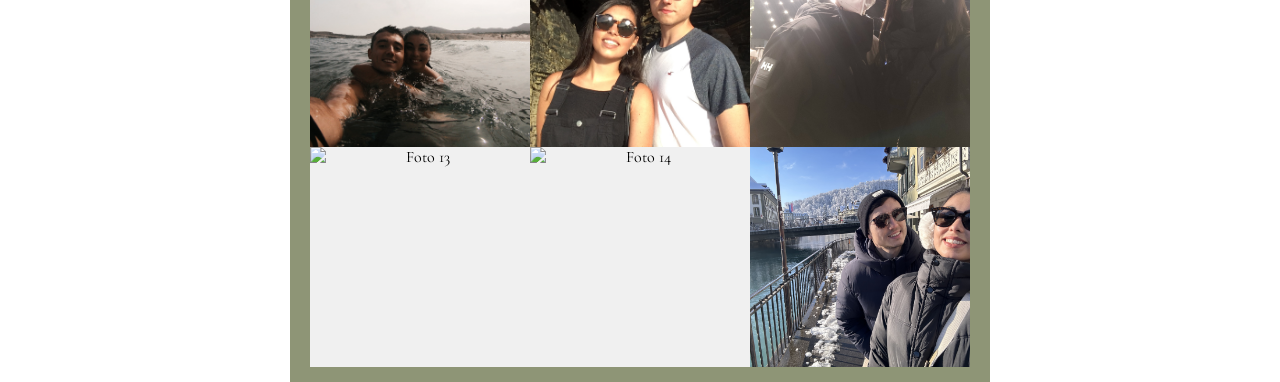
==== commit 82fc1db9: "ultimos ajustes Co-authored-by: Copilot <copilot@github.com>" ====
--- a/boda.html
+++ b/boda.html
@@ -97,7 +97,7 @@
 
 <div class = "preparacion">
   <h2 style="margin-top: 40px;margin-bottom: 30px;">¡FIESTA ASEGURADA!</h2>
-  <p>Queríamos que vivieseis la full experience de fiesta en Segovia y hemos hablado con el ayuntamiento de Cabanillas para que 
+  <p>Queremos que viváis la full experience de fiesta en Segovia y hemos hablado con el ayuntamiento de Cabanillas para que 
 al acabar la boda comience en la plaza del pueblo 
 una orquesta con su posterior discomovil!</p>
     <div class="imagen-fiestas"></div>
@@ -108,7 +108,7 @@
 <div class="alojamientos">
   <h2 style="margin-top: 50px;">ALOJAMIENTO</h2>
   <p>Como ese día son fiestas en Cabanillas del Monte, os recomendamos buscar alojamiento en los pueblos cercanos: Torrecaballeros, Trescasas o Brieva. Allí encontraréis un ambiente mas tranquilo para descansar.
-  <p>Podéis optar tanto por hostales (aquí os dejamos nuestra selección) como por las casas rurales disponibles de la zona. 
+  <p style="margin-bottom: 20px;">Podéis optar tanto por hostales (aquí os dejamos nuestra selección) como por las casas rurales disponibles de la zona. 
   </p>
    <div class="alojamientos-inner">
     <h3>Hotel Las Fuentes</h3>
@@ -193,7 +193,7 @@
   </div>
 </div>
 <div class = "colage">
-      <p style="margin-bottom: 30px; color: white;">GRACIAS POR ACOMPAÑARNOS EN UN DÍA TAN ESPECIAL <br>14 AÑOS DESPUÉS</p>
+      <p style="margin-bottom: 30px; color: white; font-size: 20px;">Gracias por acompañarnos en un día tan especial <br>14 años después</p>
       <div class="colage-grid">
         <img src="colage/1.png" alt="Foto 1" />
         <img src="colage/2.jpg" alt="Foto 2" />
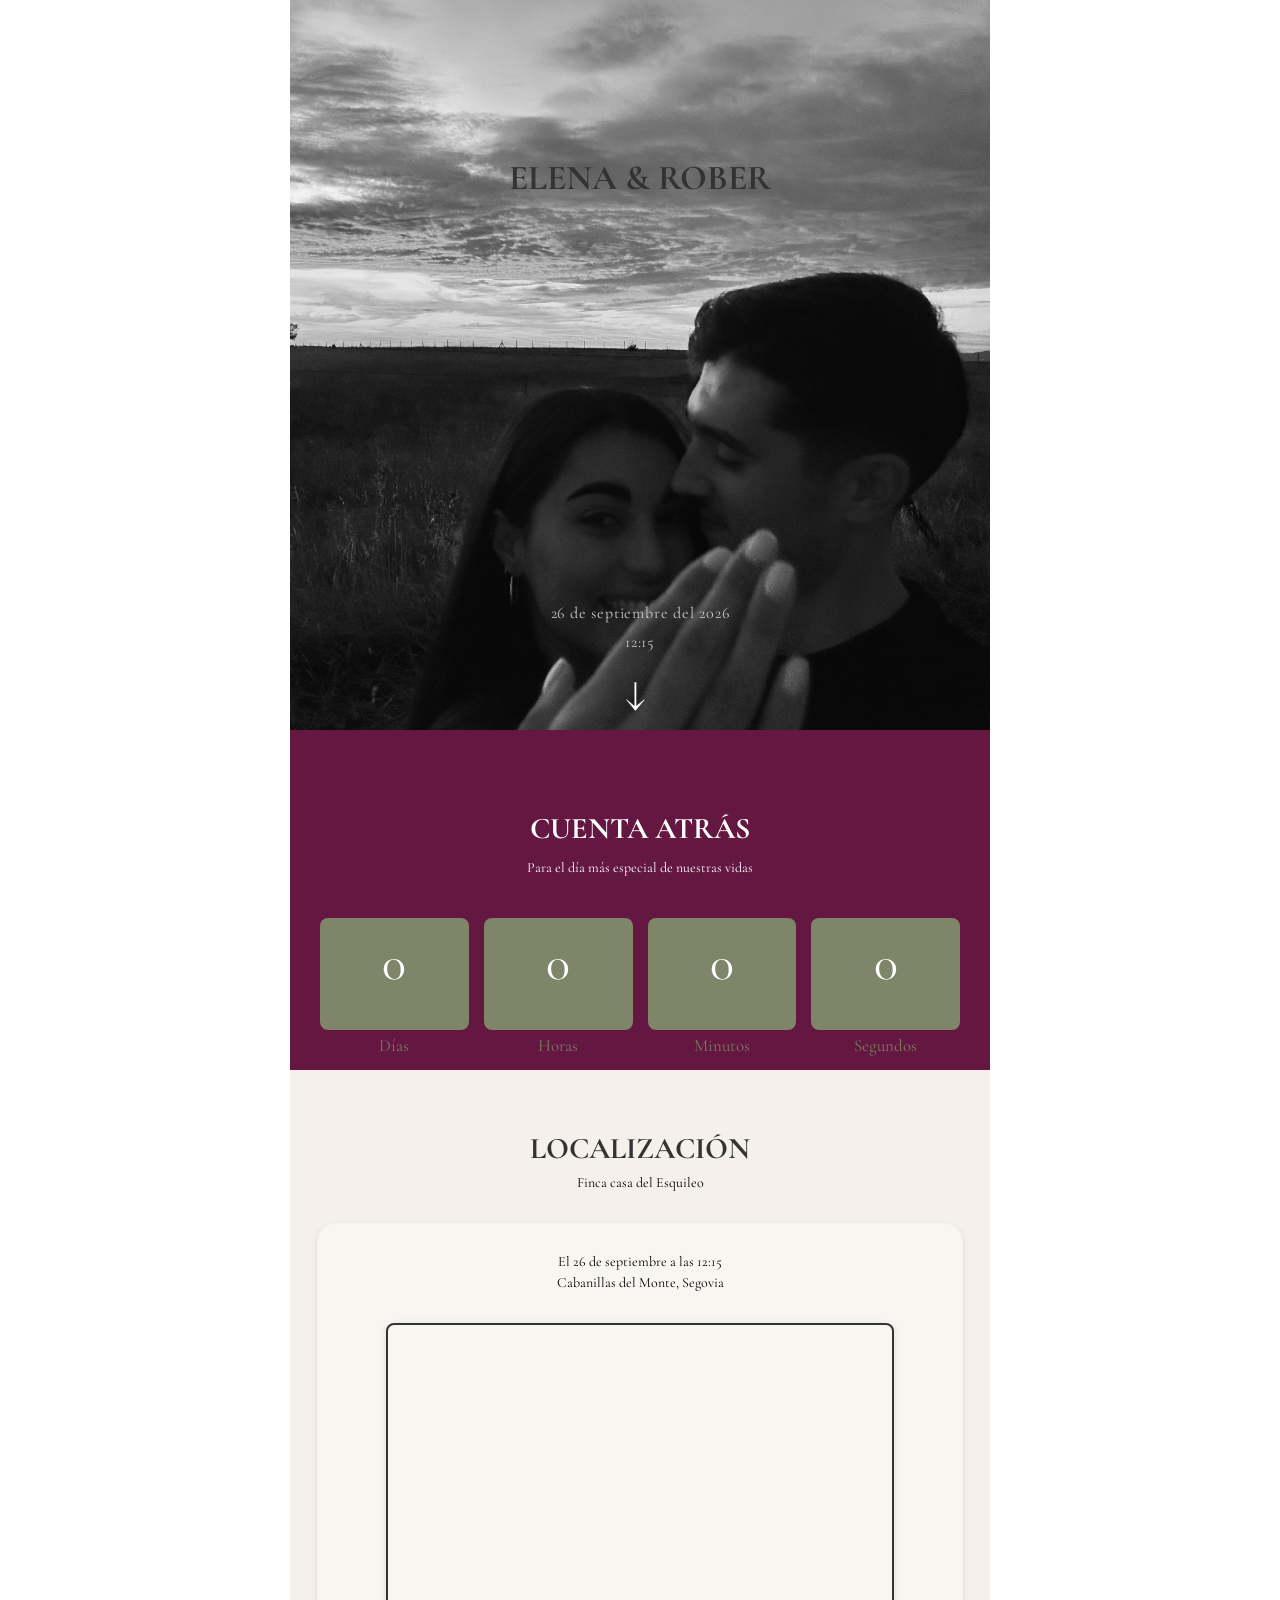
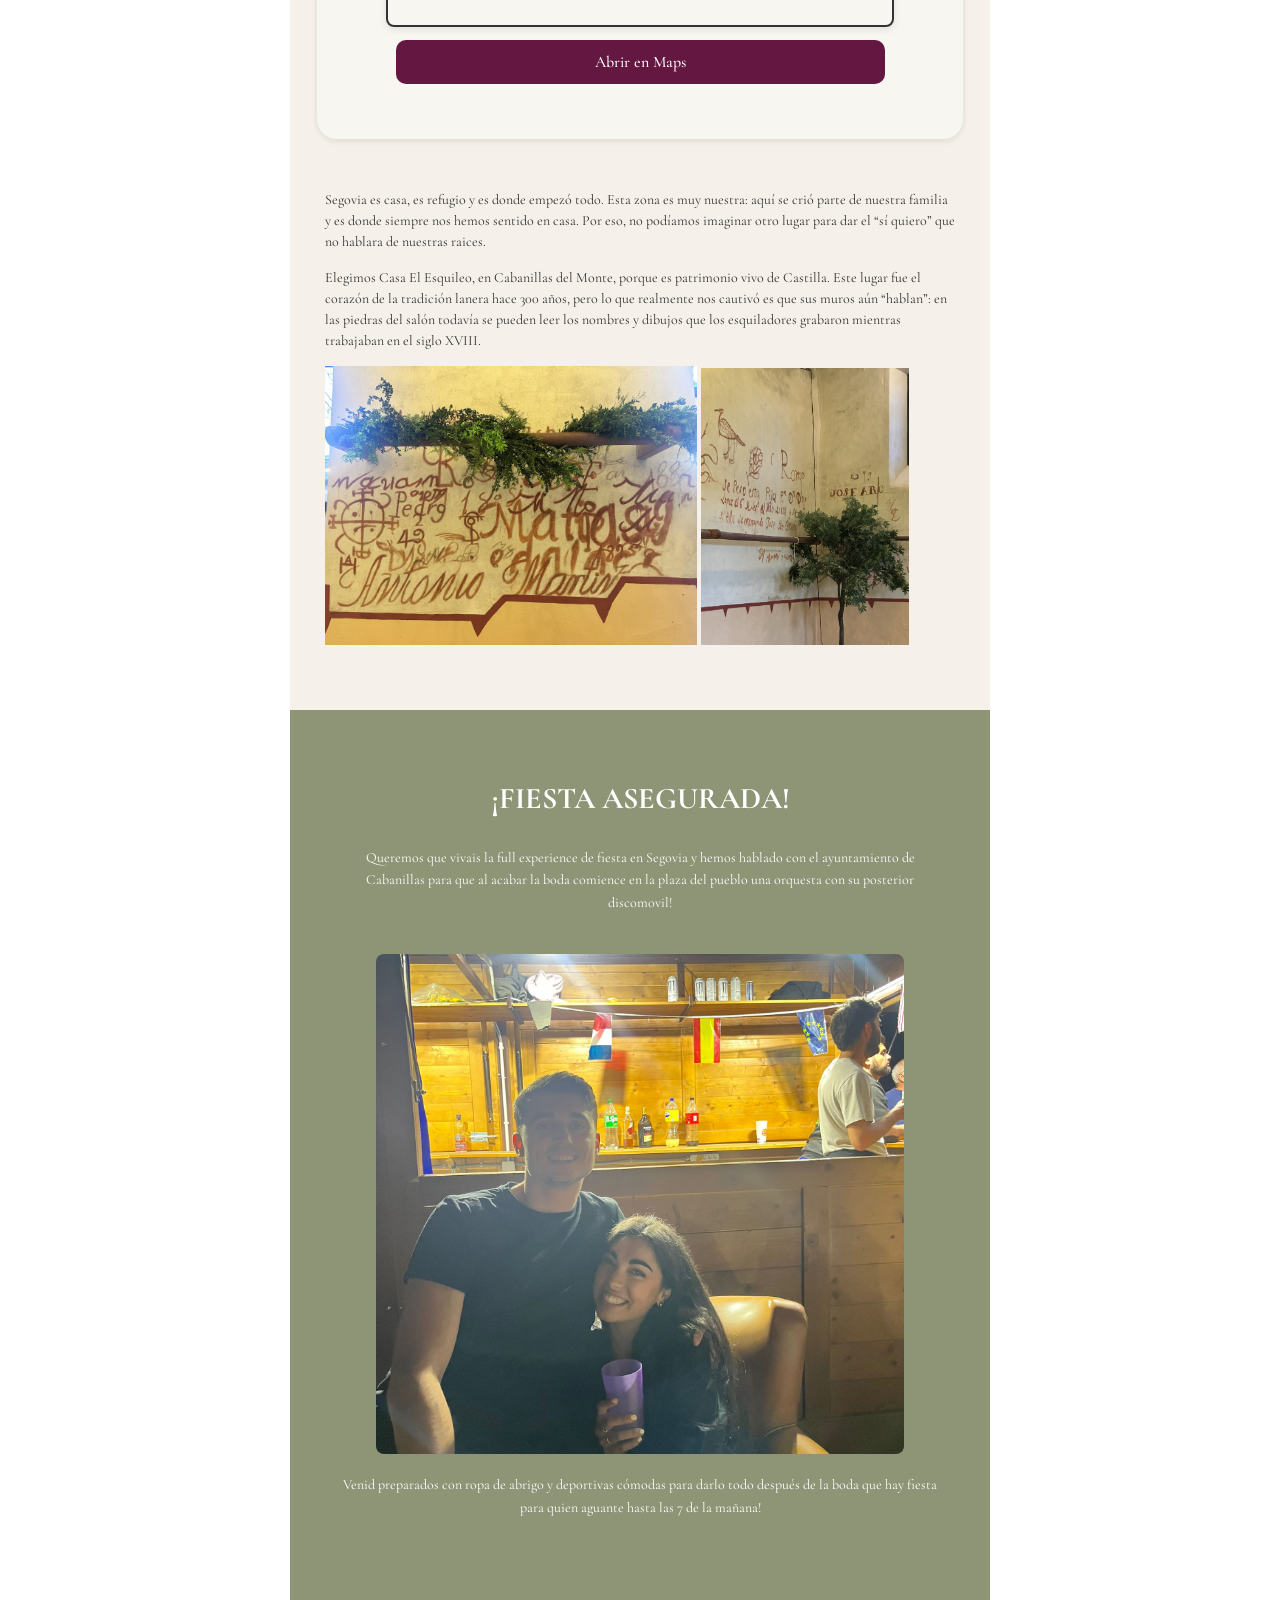
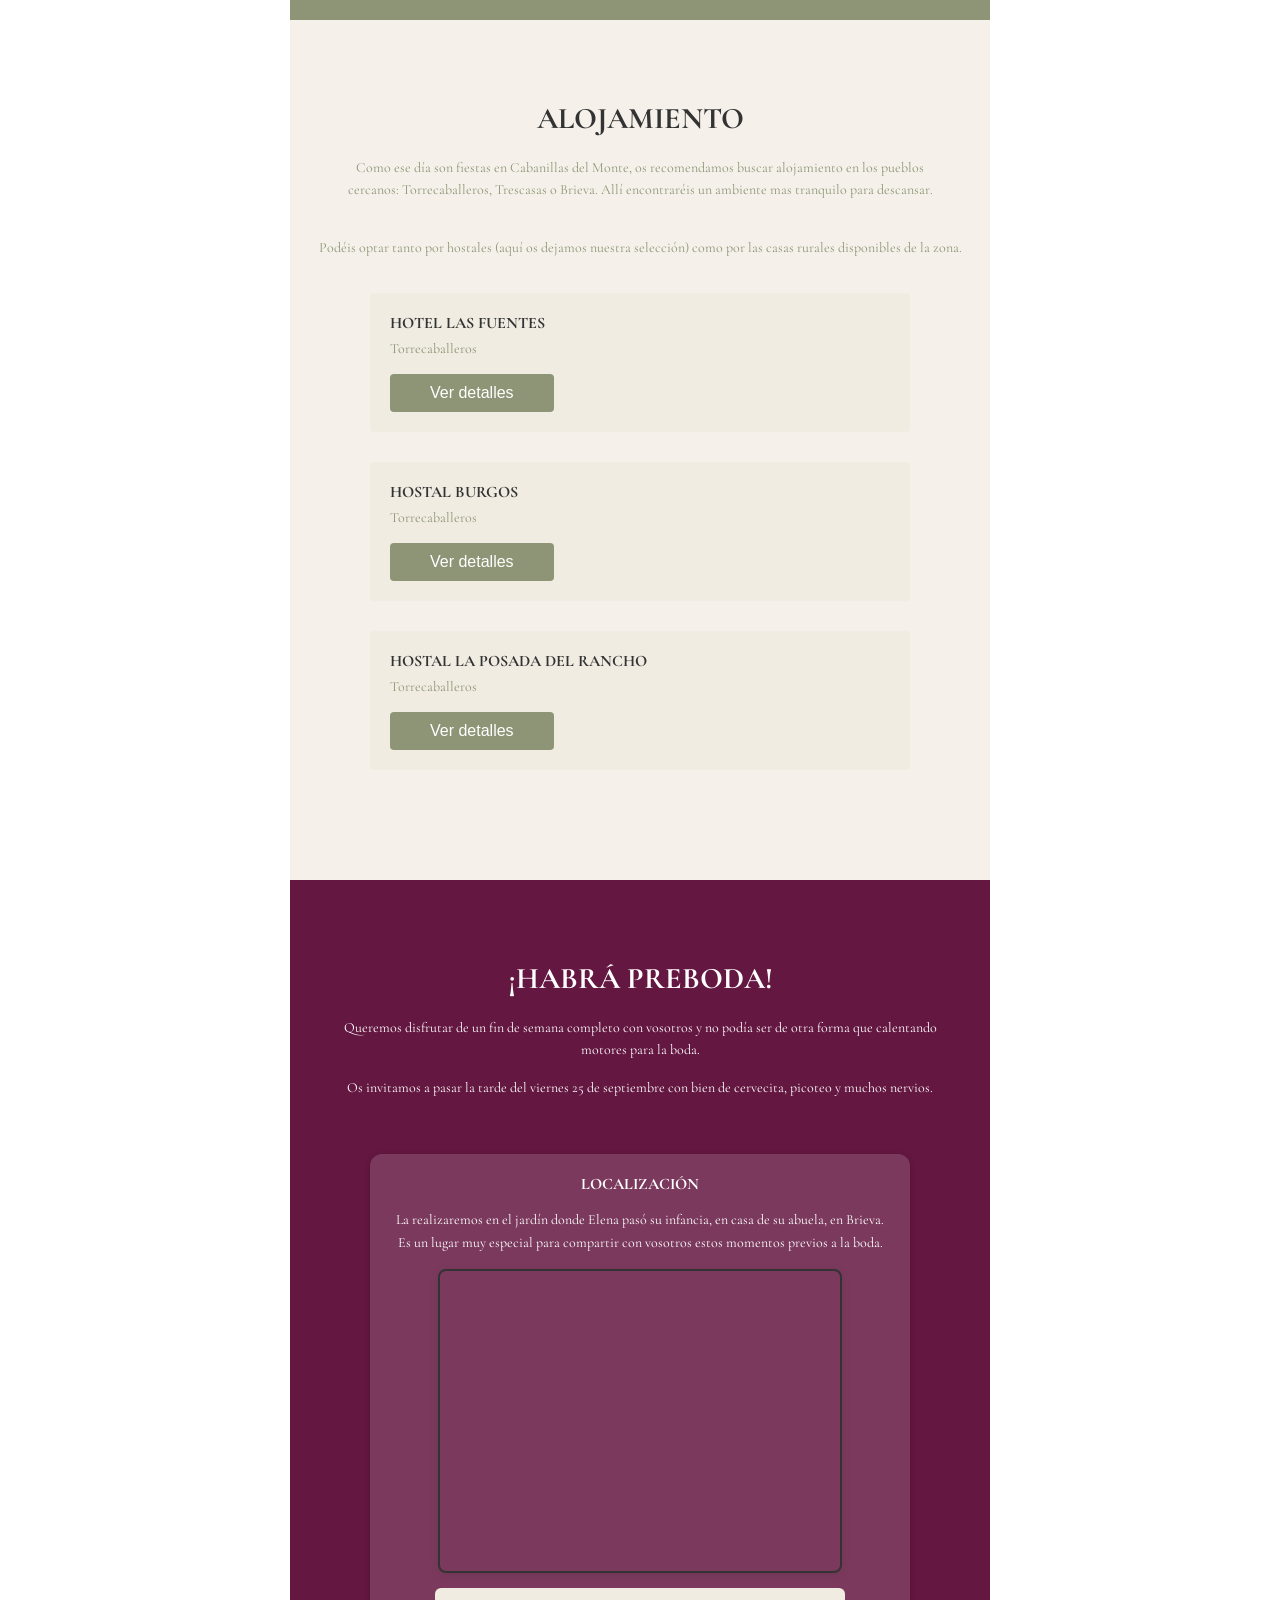
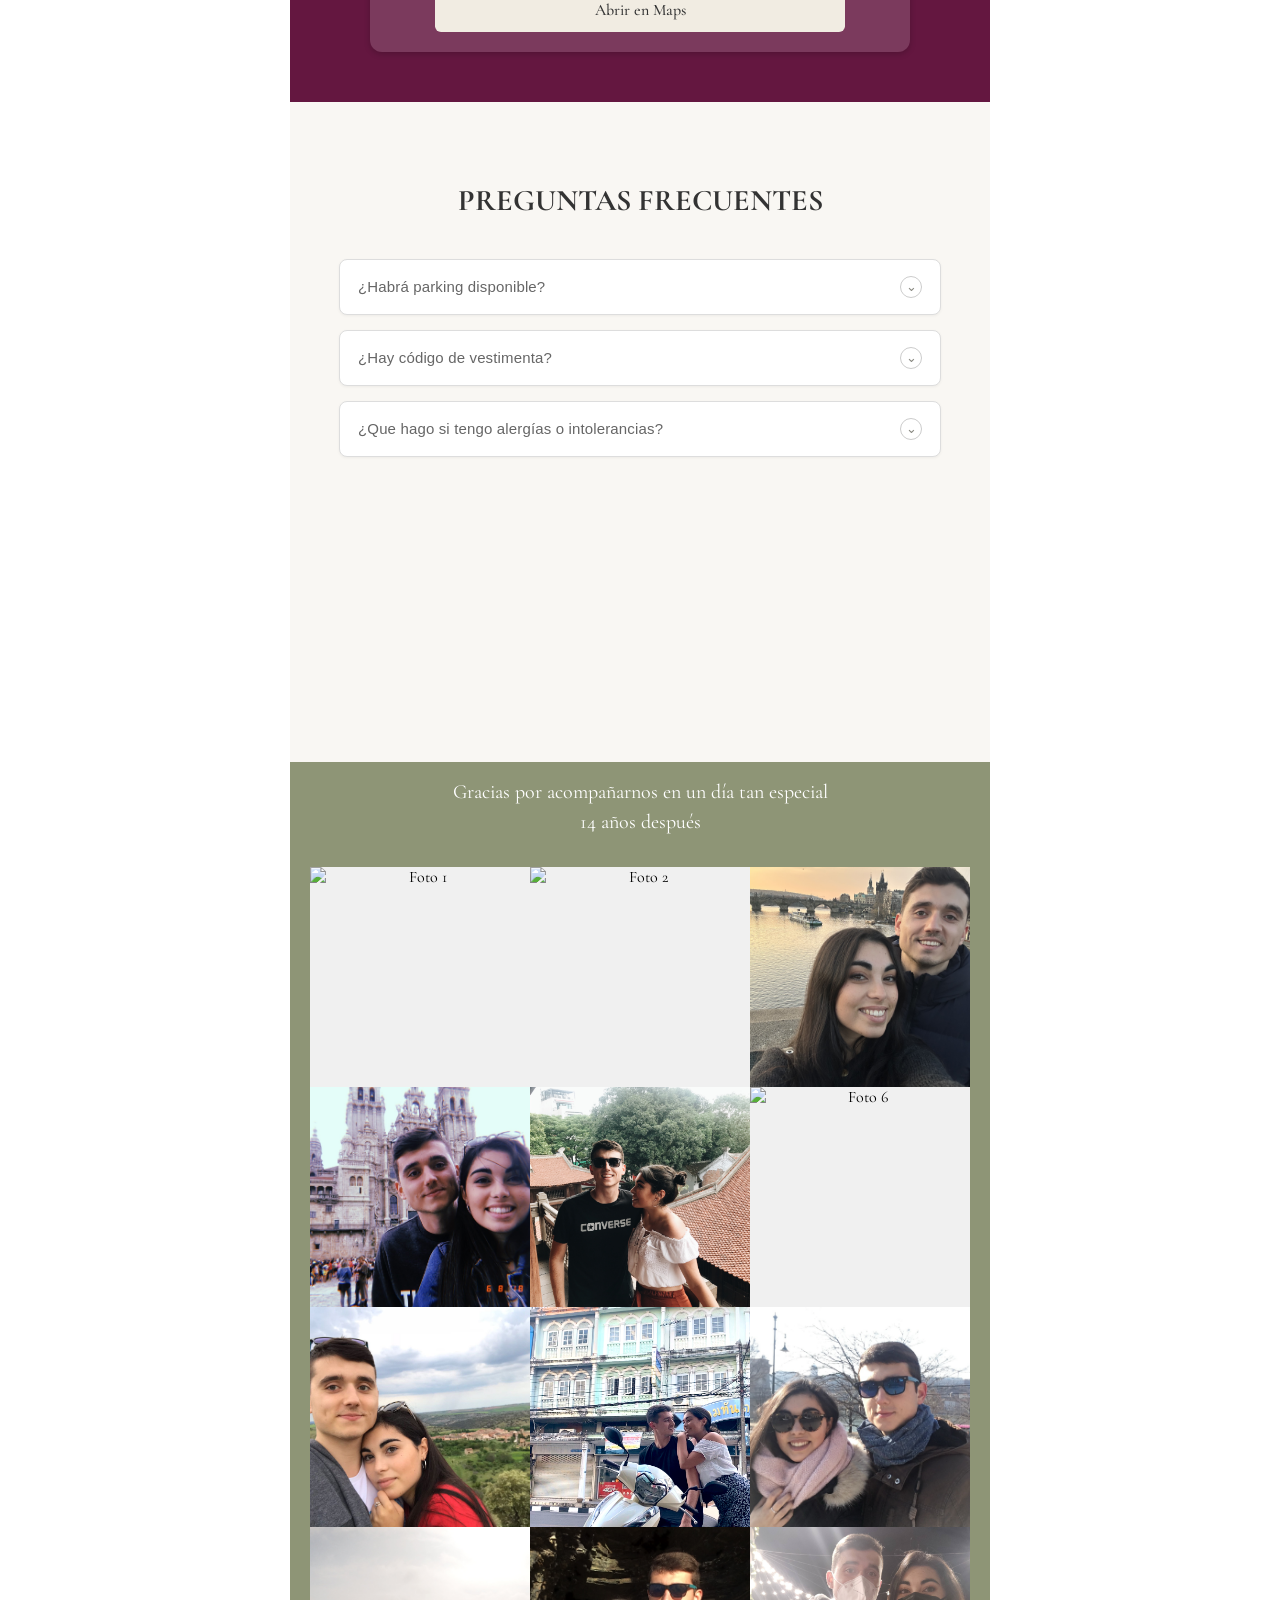
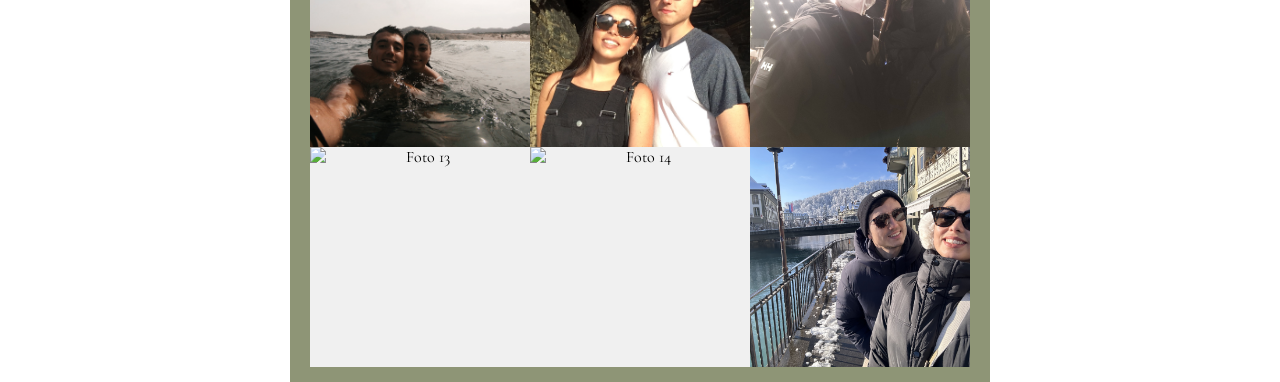
==== commit 08aeb6cf: "último 2 Co-authored-by: Copilot <copilot@github.com>" ====
--- a/boda.html
+++ b/boda.html
@@ -97,7 +97,7 @@
 
 <div class = "preparacion">
   <h2 style="margin-top: 40px;margin-bottom: 30px;">¡FIESTA ASEGURADA!</h2>
-  <p>Queremos que viváis la full experience de fiesta en Segovia y hemos hablado con el ayuntamiento de Cabanillas para que 
+  <p>Queremos que vivais la full experience de fiesta en Segovia y hemos hablado con el ayuntamiento de Cabanillas para que 
 al acabar la boda comience en la plaza del pueblo 
 una orquesta con su posterior discomovil!</p>
     <div class="imagen-fiestas"></div>
